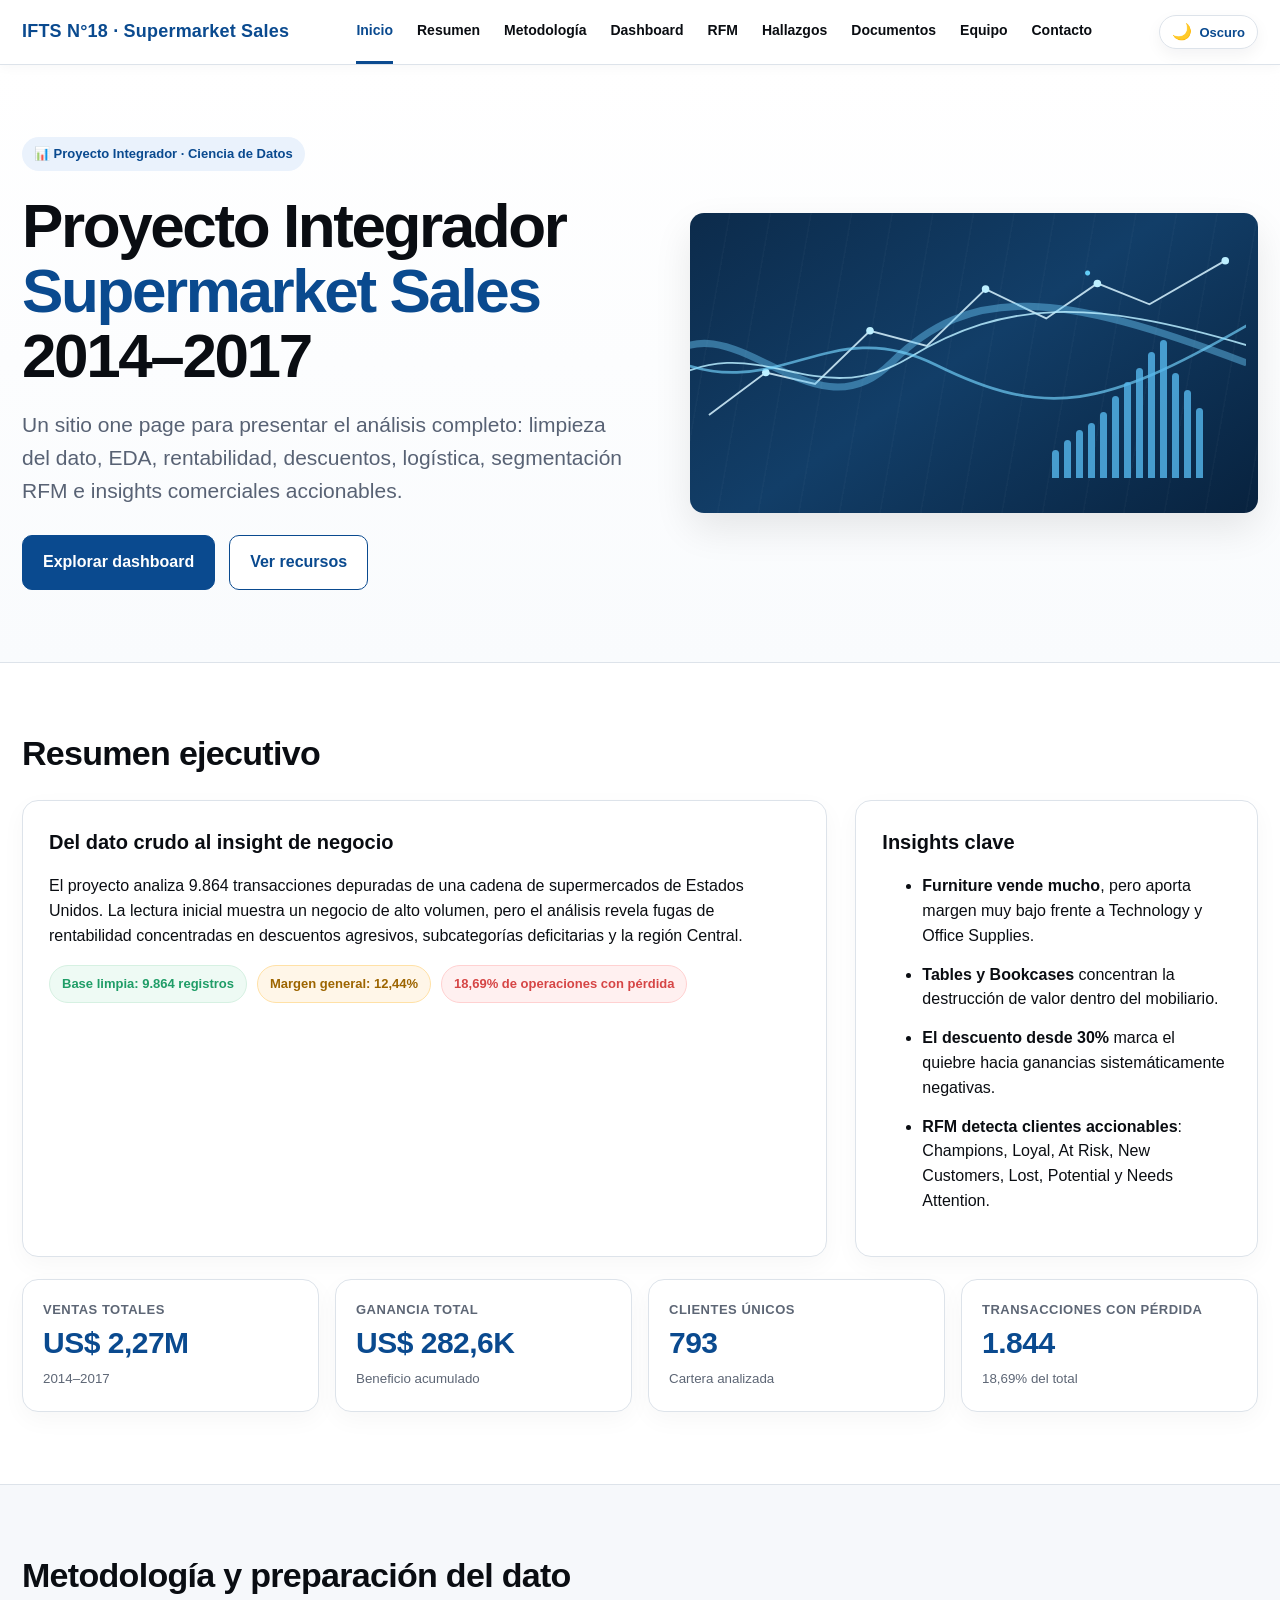
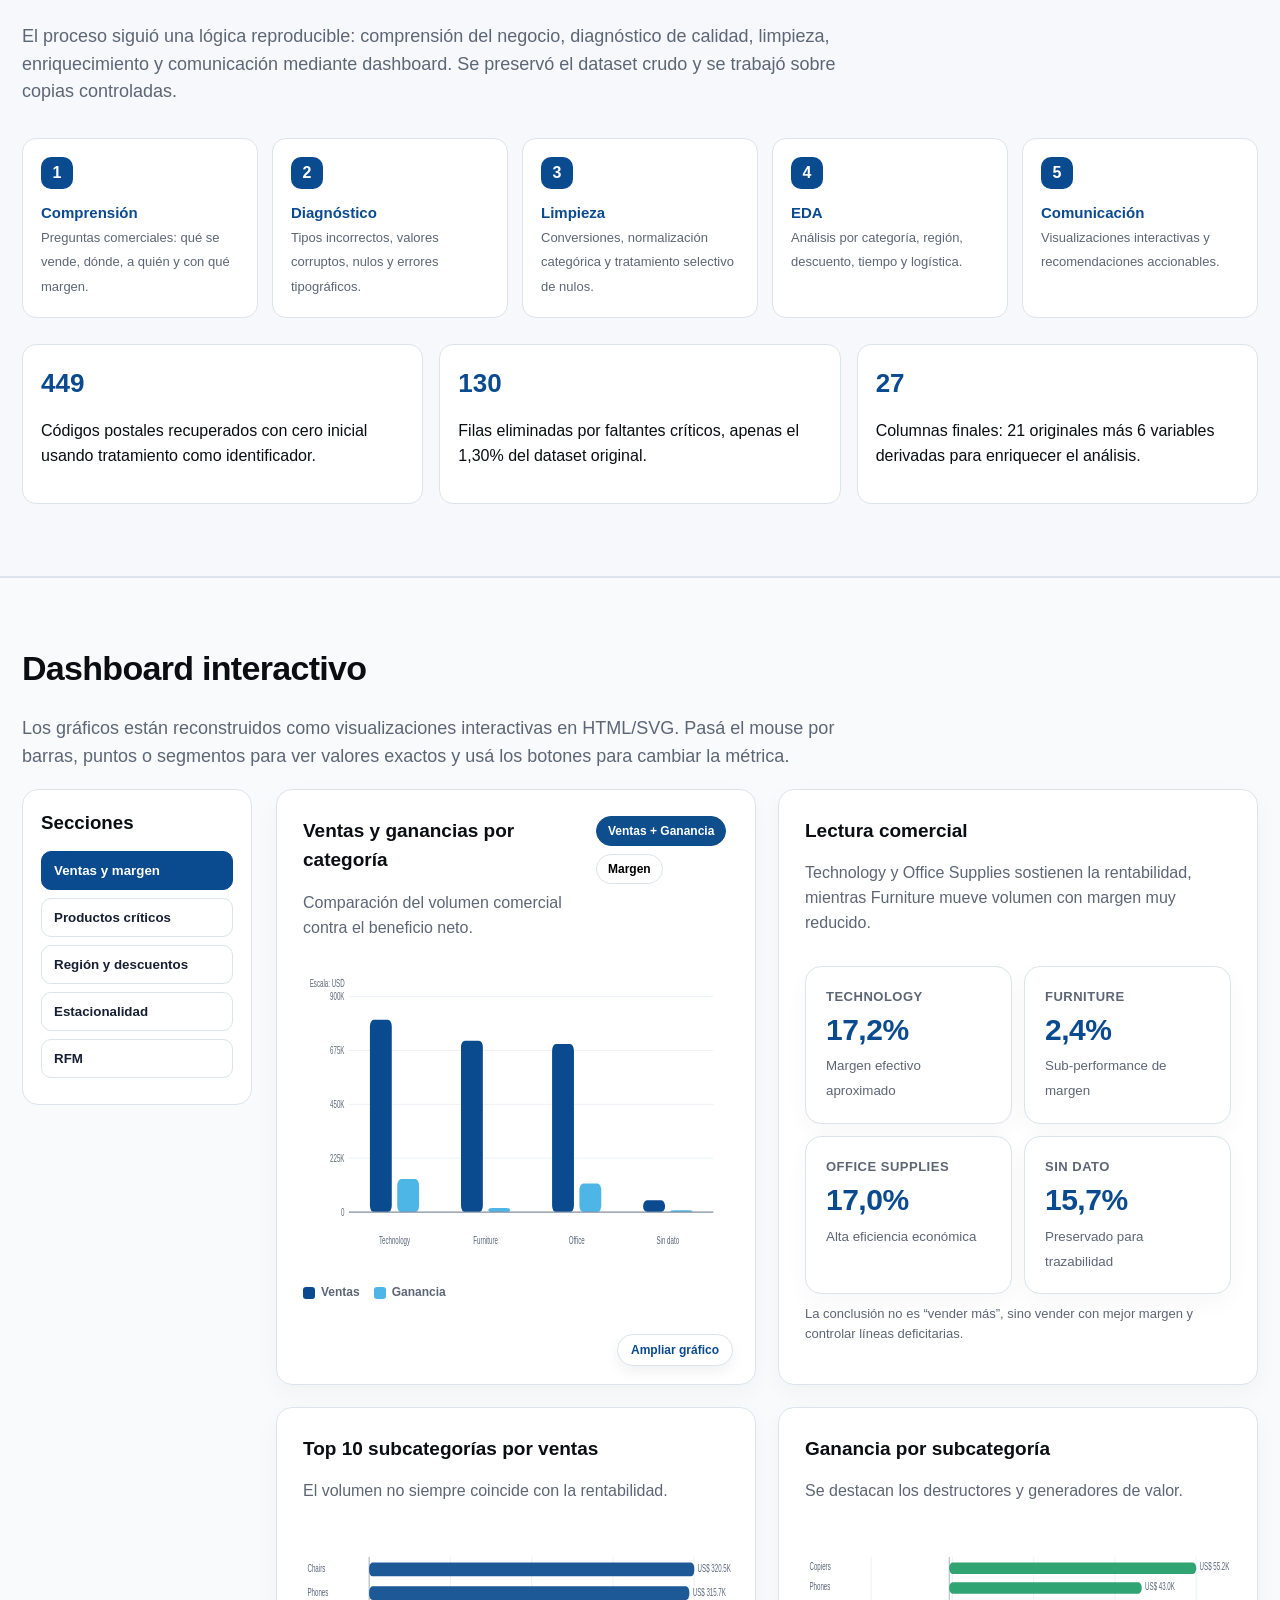
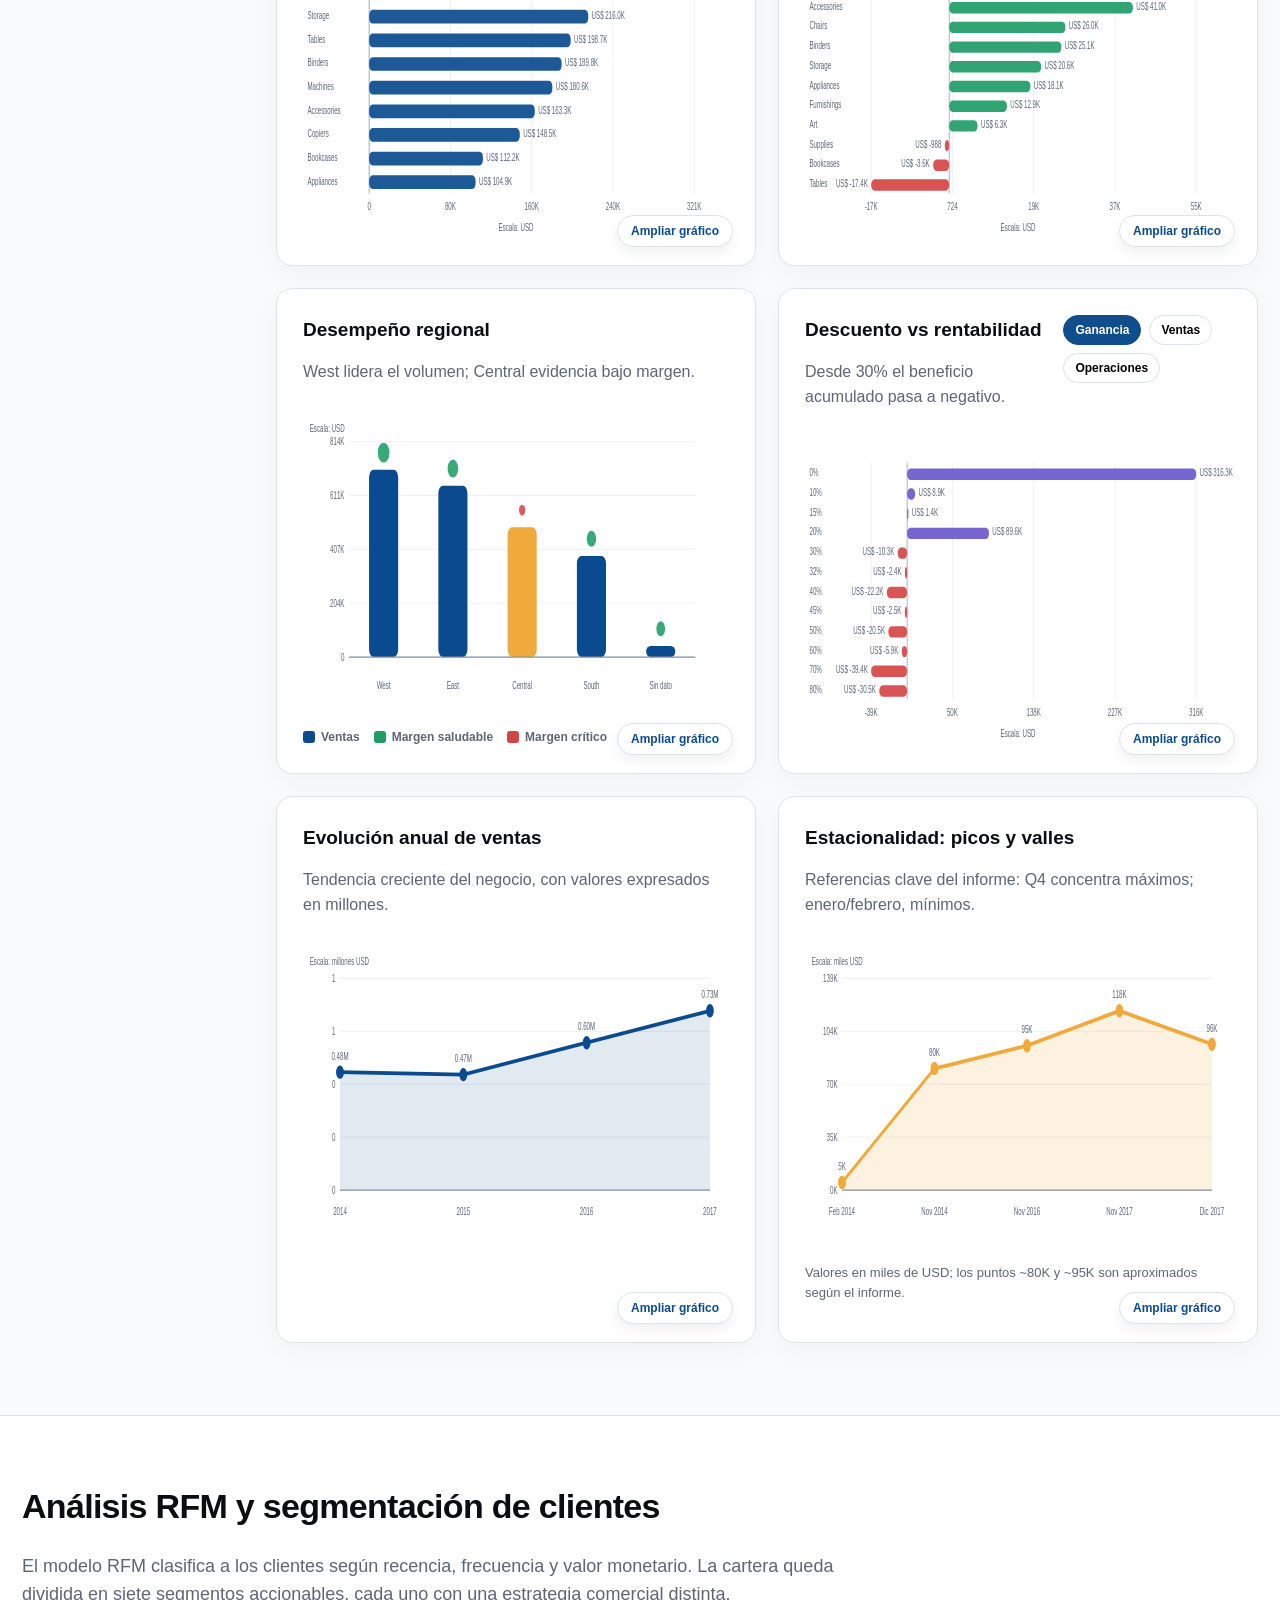
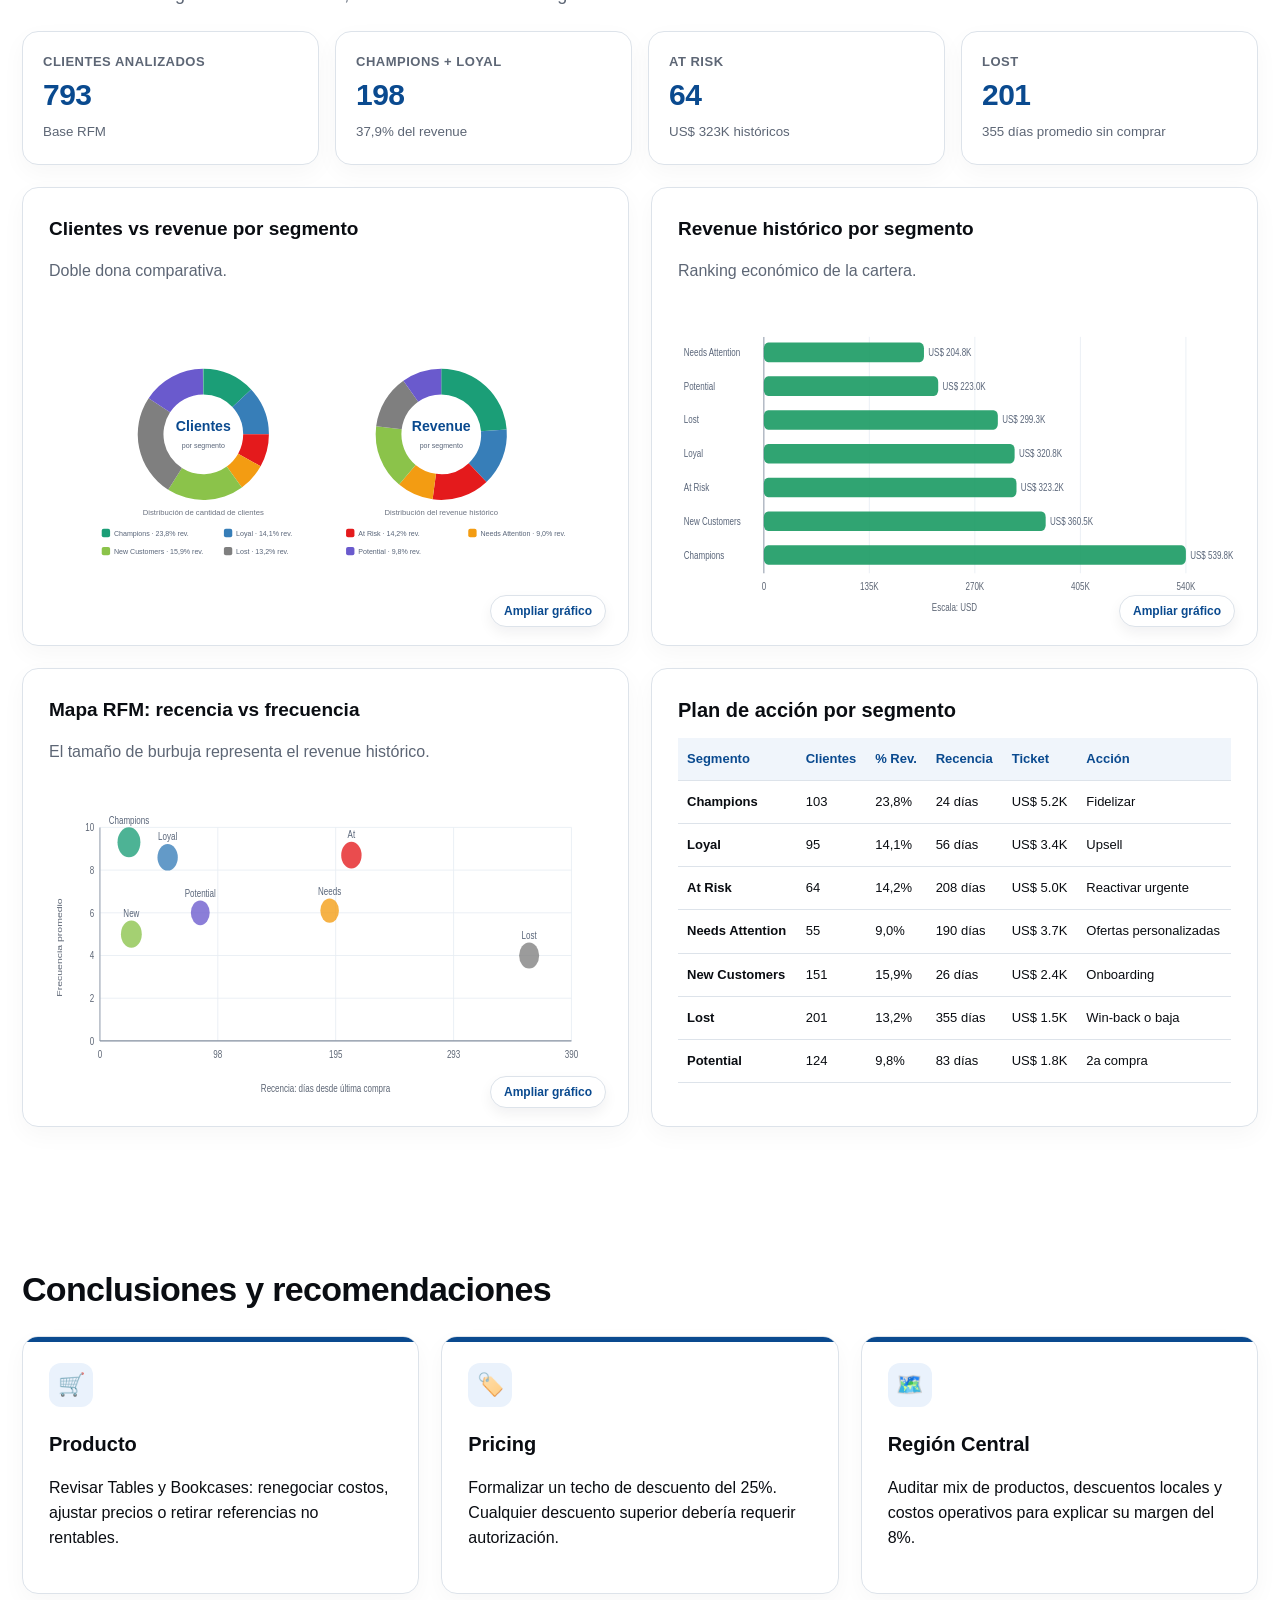
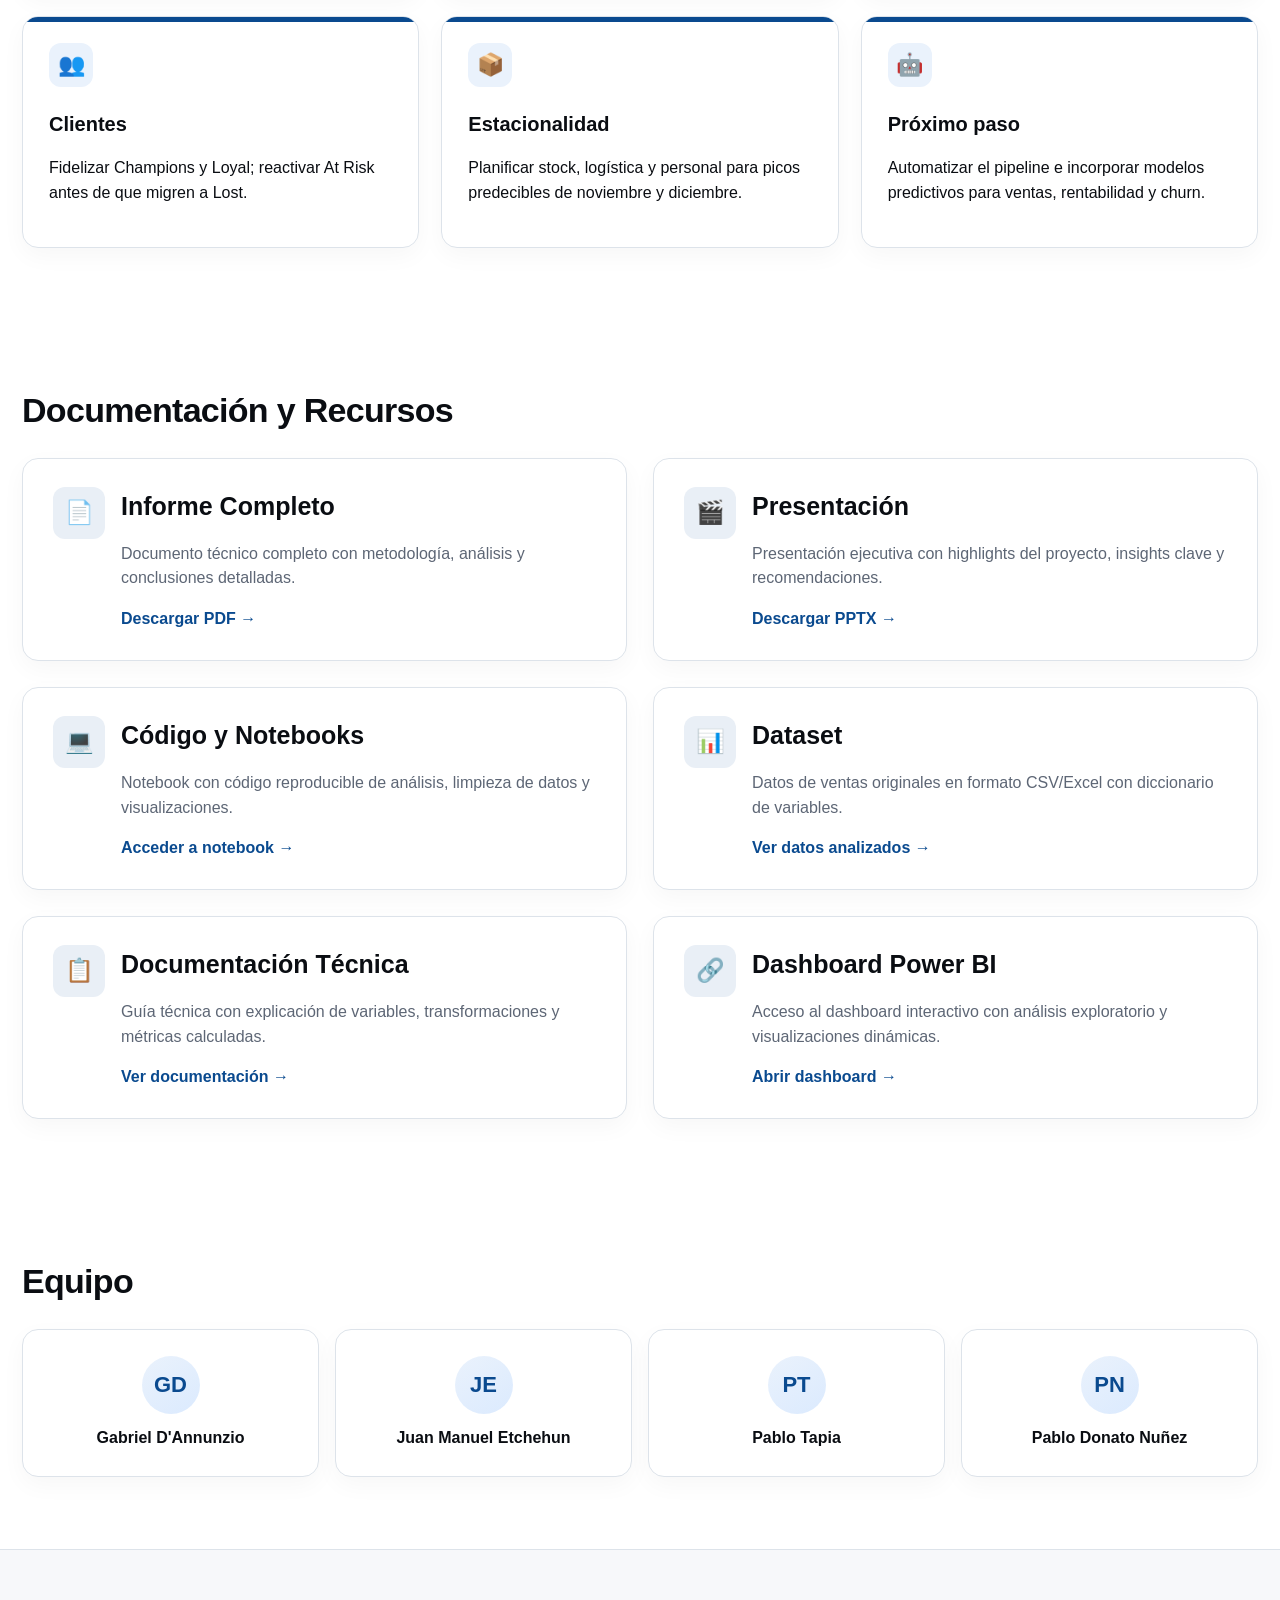
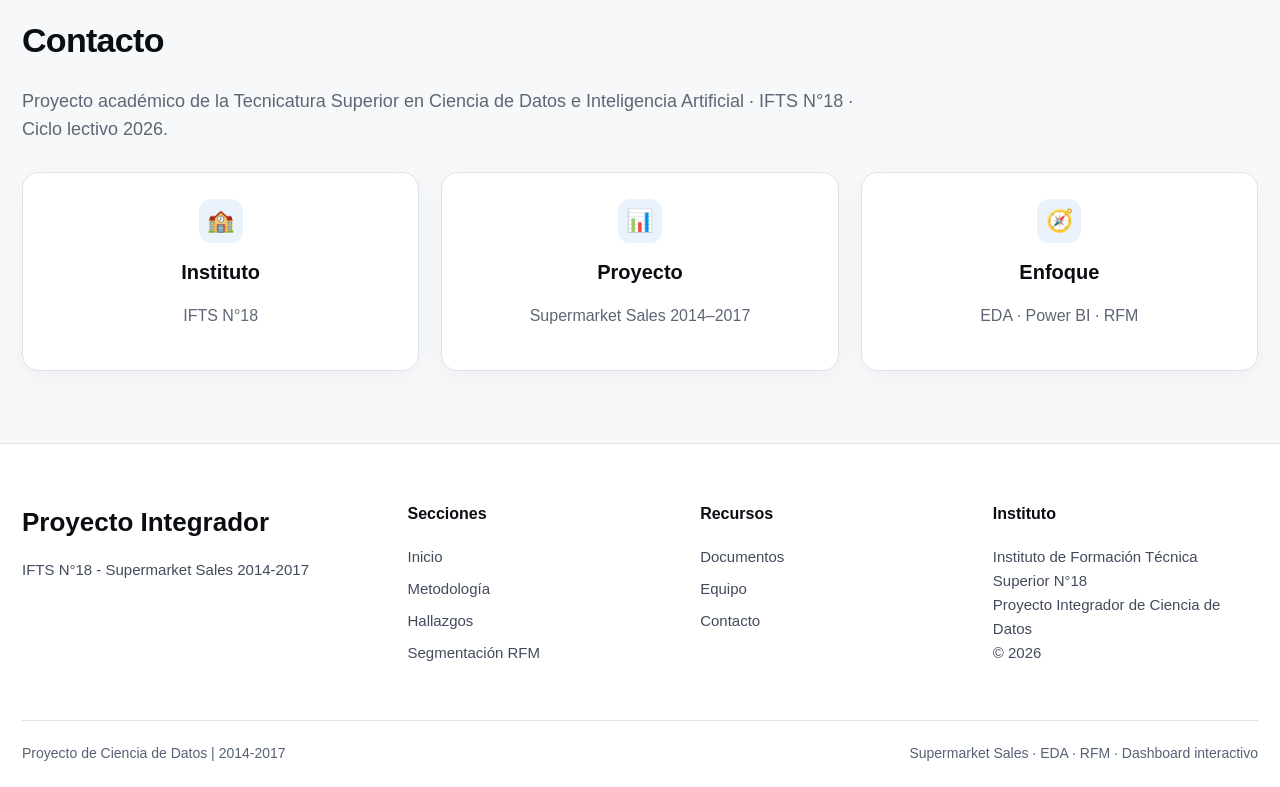
==== index.html @ a72ca37c "Add files via upload" ====
<!doctype html>
<html lang="es">
<head>
  <meta charset="utf-8" />
  <meta name="viewport" content="width=device-width, initial-scale=1" />
  <title>IFTS N°18 · Supermarket Sales 2014-2017</title>
  <style>
    :root{
      --blue:#0a4a8f;--blue2:#063b73;--light:#f6f8fb;--ink:#0a0d12;--muted:#5d6675;--line:#dde3ea;
      --green:#1f9d67;--red:#d64545;--amber:#f2a93b;--violet:#6a5acd;--card:#fff;--shadow:0 16px 38px rgba(0,0,0,.09);
      --radius:16px;--max:1320px;
    }
    *{box-sizing:border-box} html{scroll-behavior:smooth} body{margin:0;font-family:Inter,Segoe UI,Roboto,Arial,sans-serif;background:#fff;color:var(--ink);line-height:1.55}
    a{color:inherit;text-decoration:none}.topbar{position:sticky;top:0;z-index:50;background:rgba(255,255,255,.92);backdrop-filter:blur(10px);border-bottom:1px solid var(--line)}
    .nav{max-width:var(--max);margin:auto;height:64px;display:flex;align-items:center;justify-content:space-between;padding:0 22px}.brand{font-weight:800;color:var(--blue);font-size:18px;letter-spacing:.2px}.navlinks{display:flex;gap:24px;font-weight:700;font-size:14px}.navlinks a{padding:20px 0;border-bottom:3px solid transparent}.navlinks a.active,.navlinks a:hover{color:var(--blue);border-bottom-color:var(--blue)}
    .mobileMenu{display:none;border:1px solid var(--line);background:#fff;border-radius:10px;padding:8px 10px;font-weight:800;color:var(--blue)}
    .section{scroll-margin-top:82px}.wrap{max-width:var(--max);margin:auto;padding:72px 22px}.hero{background:linear-gradient(180deg,#fff 0%,#f8fafc 100%);border-bottom:1px solid var(--line)}.heroGrid{display:grid;grid-template-columns:1.03fr .97fr;gap:64px;align-items:center;min-height:520px}.eyebrow{display:inline-flex;gap:8px;align-items:center;background:#eaf2fc;color:var(--blue);font-weight:800;border-radius:999px;padding:7px 12px;font-size:13px}.hero h1{font-size:58px;line-height:1.05;margin:22px 0 20px;letter-spacing:-2px}.hero h1 span{color:var(--blue)}.hero p{font-size:20px;color:var(--muted);max-width:610px}.cta{display:flex;gap:14px;margin-top:28px;flex-wrap:wrap}.btn{border:1px solid var(--blue);border-radius:10px;padding:14px 20px;font-weight:800;background:#fff;color:var(--blue);cursor:pointer}.btn.primary{background:var(--blue);color:white}.btn:hover{transform:translateY(-1px);box-shadow:0 8px 18px rgba(10,74,143,.14)}
    .heroCard{height:300px;border-radius:14px;background:radial-gradient(circle at 70% 20%,#62cdf6 0 2px,transparent 3px),linear-gradient(145deg,#0c2b4b,#123e68 48%,#08223e);box-shadow:var(--shadow);position:relative;overflow:hidden}.heroCard:before{content:"";position:absolute;inset:0;background:repeating-linear-gradient(100deg,transparent 0 38px,rgba(255,255,255,.05) 39px 40px);opacity:.45}.wave{position:absolute;left:-30px;right:-30px;top:70px;height:160px}.barMesh{position:absolute;right:55px;bottom:35px;display:flex;gap:5px;align-items:end}.barMesh span{width:7px;background:#56b8ee;border-radius:4px 4px 0 0;opacity:.8}.dotline{position:absolute;inset:0}.dotline svg{width:100%;height:100%}
    h2{font-size:34px;line-height:1.1;margin:0 0 28px;letter-spacing:-.7px}.lead{font-size:18px;color:var(--muted);max-width:840px}.grid2{display:grid;grid-template-columns:2fr 1fr;gap:28px}.grid3{display:grid;grid-template-columns:repeat(3,1fr);gap:22px}.grid4{display:grid;grid-template-columns:repeat(4,1fr);gap:16px}.card{background:var(--card);border:1px solid var(--line);border-radius:var(--radius);padding:26px;box-shadow:0 8px 24px rgba(10,20,40,.035)}.card h3{margin:0 0 12px;font-size:20px}.muted{color:var(--muted)}.kpi{padding:20px}.kpi .value{font-size:30px;font-weight:900;color:var(--blue);letter-spacing:-.5px}.kpi .label{font-size:13px;color:var(--muted);font-weight:800;text-transform:uppercase;letter-spacing:.5px}.kpi small{color:var(--muted)}
    .insights li{margin:0 0 14px}.pillRow{display:flex;gap:10px;flex-wrap:wrap}.pill{display:inline-flex;align-items:center;gap:7px;border:1px solid var(--line);background:#fff;border-radius:999px;padding:8px 12px;font-weight:800;font-size:13px}.pill.good{color:var(--green);background:#eefaf4;border-color:#d6f1e2}.pill.bad{color:var(--red);background:#fff0f0;border-color:#ffd1d1}.pill.warn{color:#9d6500;background:#fff6e8;border-color:#ffe1a6}.pipeline{display:grid;grid-template-columns:repeat(5,1fr);gap:14px;margin-top:32px}.step{border:1px solid var(--line);border-radius:14px;padding:18px;background:#fff;position:relative}.step b{display:block;color:var(--blue);font-size:15px}.step span{font-size:13px;color:var(--muted)}.step:before{content:attr(data-n);display:grid;place-items:center;width:32px;height:32px;border-radius:10px;background:var(--blue);color:#fff;font-weight:900;margin-bottom:12px}.method{background:var(--light);border-top:1px solid var(--line);border-bottom:1px solid var(--line)}
    .dash{background:#f8fafc;border-top:1px solid var(--line);border-bottom:1px solid var(--line)}.dashboardShell{display:grid;grid-template-columns:230px 1fr;gap:24px;align-items:start}.sidePanel{position:sticky;top:86px;background:#fff;border:1px solid var(--line);border-radius:16px;padding:18px}.sidePanel h3{margin:0 0 14px}.filterBtn,.tabBtn{width:100%;text-align:left;border:1px solid var(--line);background:#fff;border-radius:10px;padding:11px 12px;margin-bottom:8px;font-weight:800;cursor:pointer;color:#172033}.filterBtn.active,.tabBtn.active{background:var(--blue);color:#fff;border-color:var(--blue)}.dashGrid{display:grid;grid-template-columns:1fr 1fr;gap:22px}.chartCard{min-height:430px}.chartHead{display:flex;justify-content:space-between;gap:12px;align-items:flex-start;margin-bottom:14px}.chartHead h3{margin:0;font-size:19px}.controls{display:flex;gap:8px;flex-wrap:wrap}.miniBtn{border:1px solid var(--line);background:#fff;border-radius:999px;padding:7px 11px;font-weight:800;font-size:12px;cursor:pointer}.miniBtn.active{background:#0f4e8c;color:#fff;border-color:#0f4e8c}.chart{height:305px;width:100%;position:relative}.chart svg{width:100%;height:100%;overflow:visible}.axis text,.labelText{font-size:11px;fill:#596579}.tickLine{stroke:#e8edf3;stroke-width:1}.zeroLine{stroke:#8792a2;stroke-width:1.2}.bar{transition:opacity .2s,filter .2s}.bar:hover,.point:hover,.bubble:hover,.slice:hover{filter:brightness(.92);cursor:pointer}.legend{display:flex;gap:14px;align-items:center;flex-wrap:wrap;font-size:12px;color:var(--muted);font-weight:800;margin-top:8px}.leg{display:inline-flex;gap:6px;align-items:center}.sw{width:12px;height:12px;border-radius:3px;display:inline-block}.tooltip{position:fixed;pointer-events:none;background:#111827;color:#fff;padding:10px 12px;border-radius:10px;font-size:12px;line-height:1.35;box-shadow:0 10px 24px rgba(0,0,0,.22);opacity:0;transform:translate(-50%,-120%);z-index:999;max-width:260px}.tableWrap{overflow:auto}.dataTable{width:100%;border-collapse:collapse;font-size:13px}.dataTable th,.dataTable td{padding:11px 9px;border-bottom:1px solid var(--line);text-align:left}.dataTable th{color:var(--blue);background:#f0f5fb;position:sticky;top:0}.goodTxt{color:var(--green);font-weight:900}.badTxt{color:var(--red);font-weight:900}.warnTxt{color:#b57400;font-weight:900}
    .findings{background:#fff}.findingGrid{display:grid;grid-template-columns:repeat(3,1fr);gap:22px}.finding{position:relative;overflow:hidden}.finding:before{content:"";position:absolute;inset:0 0 auto 0;height:5px;background:var(--blue)}.finding h3{padding-top:8px}.icon{width:44px;height:44px;border-radius:12px;background:#eaf2fc;display:grid;place-items:center;color:var(--blue);font-size:22px;margin-bottom:14px}.docs{background:#fff}.docGrid{display:grid;grid-template-columns:1fr 1fr;gap:22px}.docCard{display:grid;grid-template-columns:52px 1fr;gap:16px;align-items:start}.docIcon{width:46px;height:46px;border-radius:12px;background:#edf2f7;display:grid;place-items:center;font-size:22px}.docCard a{color:var(--blue);font-weight:900}.teamGrid{display:grid;grid-template-columns:repeat(4,1fr);gap:16px}.member{text-align:center}.avatar{width:58px;height:58px;border-radius:50%;display:grid;place-items:center;margin:0 auto 12px;background:linear-gradient(145deg,#eaf2fc,#dbeafe);color:var(--blue);font-weight:900;font-size:22px}.contact{background:#f7f8fa;border-top:1px solid var(--line)}.footer{padding:28px 22px;text-align:center;color:var(--muted);font-size:13px;border-top:1px solid var(--line)}
    .fadeUp{opacity:0;transform:translateY(24px);transition:all .7s ease}.fadeUp.in{opacity:1;transform:none}.caption{font-size:13px;color:var(--muted);margin-top:10px}.sectionDivider{height:1px;background:var(--line);margin:26px 0}.qualityGrid{display:grid;grid-template-columns:repeat(3,1fr);gap:16px}.quality{background:#fff;border:1px solid var(--line);border-radius:14px;padding:18px}.quality b{font-size:26px;color:var(--blue)}
    @media(max-width:980px){.heroGrid,.grid2,.dashboardShell,.dashGrid,.docGrid{grid-template-columns:1fr}.grid4,.grid3,.findingGrid,.teamGrid,.pipeline,.qualityGrid{grid-template-columns:1fr 1fr}.sidePanel{position:relative;top:auto}.hero h1{font-size:46px}.navlinks{display:none;position:absolute;left:0;right:0;top:64px;background:#fff;border-bottom:1px solid var(--line);padding:12px 22px;flex-direction:column;gap:0}.navlinks.open{display:flex}.navlinks a{padding:10px 0}.mobileMenu{display:block}}
    @media(max-width:620px){.grid4,.grid3,.findingGrid,.teamGrid,.pipeline,.qualityGrid{grid-template-columns:1fr}.hero h1{font-size:38px}.wrap{padding:54px 18px}.chart{height:280px}.nav{padding:0 16px}.brand{font-size:16px}}
    /* --- Refinamientos solicitados --- */
    .topbar{box-shadow:0 2px 12px rgba(10,20,40,.035)}
    .hero{background:linear-gradient(180deg,#ffffff 0%,#f9fbfd 100%)}
    .heroGrid{min-height:560px}
    .hero h1{font-size:62px;letter-spacing:-2.4px}.hero p{font-size:21px;line-height:1.55;color:#586274}
    .docGrid{grid-template-columns:repeat(2,minmax(0,1fr));gap:26px}.docCard{min-height:176px;padding:28px 30px;transition:transform .25s ease, box-shadow .25s ease}.docCard h3{font-size:25px;margin-bottom:6px}.docCard p{max-width:500px}.docCard:hover{transform:translateY(-4px);box-shadow:0 18px 38px rgba(10,20,40,.08)}.docIcon{width:52px;height:52px;border-radius:12px;background:#e9eff6;font-size:23px}
    .chartCard{position:relative}.chartCard .openChart{position:absolute;right:22px;bottom:18px;border:1px solid var(--line);background:#fff;color:var(--blue);border-radius:999px;padding:8px 13px;font-size:12px;font-weight:900;cursor:pointer;box-shadow:0 6px 14px rgba(10,20,40,.06)}.chartCard .openChart:hover{background:var(--blue);color:#fff;border-color:var(--blue)}.chart{cursor:zoom-in}.chartNote{font-size:12px;fill:#6b7280}
    .modalOverlay{position:fixed;inset:0;background:rgba(7,16,30,.62);z-index:1000;display:none;align-items:center;justify-content:center;padding:28px}.modalOverlay.open{display:flex}.modalBox{width:min(1180px,96vw);max-height:92vh;background:#fff;border-radius:22px;box-shadow:0 30px 90px rgba(0,0,0,.35);overflow:hidden;display:grid;grid-template-rows:auto 1fr auto}.modalHeader{display:flex;justify-content:space-between;align-items:flex-start;gap:20px;padding:24px 28px;border-bottom:1px solid var(--line)}.modalHeader h3{font-size:26px;margin:0 0 6px}.modalHeader p{margin:0;color:var(--muted)}.modalActions{display:flex;gap:8px;align-items:center}.modalBtn{border:1px solid var(--line);background:#fff;border-radius:10px;padding:9px 12px;font-weight:900;cursor:pointer;color:#172033}.modalBtn:hover{background:#f4f7fb}.modalBody{padding:22px 28px 10px;overflow:auto}.modalChart{height:64vh;min-height:520px;transform-origin:top left;transition:transform .2s ease}.modalChart svg{width:100%;height:100%;overflow:visible}.modalFooter{display:flex;justify-content:space-between;gap:12px;align-items:center;border-top:1px solid var(--line);padding:14px 28px;color:var(--muted);font-size:13px}
    .siteFooter{background:#fff;border-top:1px solid var(--line);padding:58px 22px 0}.siteFooter .footerInner{max-width:var(--max);margin:auto}.footerGrid{display:grid;grid-template-columns:1.25fr .9fr .9fr 1fr;gap:54px;padding:0 0 40px}.footerBrand{font-size:26px;font-weight:900;margin:0 0 14px;color:#0a0d12}.footerTitle{font-size:16px;font-weight:900;margin:0 0 18px;color:#0a0d12}.footerText,.footerLink{color:#424b5c;font-size:15px;line-height:1.6}.footerLink{display:block;margin:8px 0}.footerLink:hover{color:var(--blue)}.footerBottom{border-top:1px solid var(--line);padding:22px 0;display:flex;justify-content:space-between;gap:20px;align-items:center;color:#566175;font-size:14px}
    @media(max-width:980px){.hero h1{font-size:48px}.docGrid,.footerGrid{grid-template-columns:1fr 1fr}.modalChart{min-height:430px}.footerBottom{flex-direction:column;align-items:flex-start}}@media(max-width:620px){.hero h1{font-size:40px}.docGrid,.footerGrid{grid-template-columns:1fr}.docCard{grid-template-columns:48px 1fr;padding:22px}.modalOverlay{padding:12px}.modalBox{border-radius:16px}.modalHeader,.modalBody,.modalFooter{padding-left:18px;padding-right:18px}.modalChart{min-height:360px;height:58vh}}


    /* --- Theme Light/Dark + modal fixes --- */
    .themeToggle{
      border:1px solid var(--line);
      background:var(--card);
      color:var(--blue);
      border-radius:999px;
      padding:8px 12px;
      font-weight:900;
      cursor:pointer;
      display:inline-flex;
      align-items:center;
      gap:7px;
      box-shadow:0 6px 16px rgba(10,20,40,.05);
      transition:transform .2s ease, background .2s ease, color .2s ease;
      white-space:nowrap;
    }
    .themeToggle:hover{transform:translateY(-1px);background:#edf5ff}
    .themeIcon{font-size:16px;line-height:1}
    .themeText{font-size:13px}
    [data-theme="dark"]{
      color-scheme:dark;
      --blue:#62a8ff;
      --blue2:#8ac0ff;
      --light:#111827;
      --ink:#f8fafc;
      --muted:#c7d0dd;
      --line:#2d3748;
      --card:#111827;
      --shadow:0 18px 45px rgba(0,0,0,.36);
    }
    [data-theme="dark"] body{background:#0b1120;color:var(--ink)}
    [data-theme="dark"] .topbar{background:rgba(11,17,32,.92);border-bottom-color:#253044}
    [data-theme="dark"] .brand{color:#8ec5ff}
    [data-theme="dark"] .navlinks a{color:#e5edf7}
    [data-theme="dark"] .navlinks a.active,[data-theme="dark"] .navlinks a:hover{color:#8ec5ff;border-bottom-color:#8ec5ff}
    [data-theme="dark"] .hero{background:linear-gradient(180deg,#0b1120 0%,#111827 100%);border-bottom-color:#253044}
    [data-theme="dark"] .hero h1,[data-theme="dark"] h2,[data-theme="dark"] h3,[data-theme="dark"] .footerBrand,[data-theme="dark"] .footerTitle{color:#f8fafc}
    [data-theme="dark"] .hero h1 span{color:#8ec5ff}
    [data-theme="dark"] .eyebrow{background:#102a46;color:#9dccff}
    [data-theme="dark"] .card,[data-theme="dark"] .docCard,[data-theme="dark"] .sidePanel,[data-theme="dark"] .step,[data-theme="dark"] .quality,[data-theme="dark"] .modalBox{background:#111827;border-color:#2d3748;color:#f8fafc}
    [data-theme="dark"] .dash,[data-theme="dark"] .method,[data-theme="dark"] .contact{background:#0f172a;border-color:#253044}
    [data-theme="dark"] .docs,[data-theme="dark"] .findings,[data-theme="dark"] .siteFooter{background:#0b1120;border-color:#253044}
    [data-theme="dark"] .docIcon,[data-theme="dark"] .icon,[data-theme="dark"] .avatar{background:#1f2a3b;color:#9dccff}
    [data-theme="dark"] .btn,[data-theme="dark"] .filterBtn,[data-theme="dark"] .tabBtn,[data-theme="dark"] .miniBtn,[data-theme="dark"] .modalBtn,[data-theme="dark"] .themeToggle,[data-theme="dark"] .chartCard .openChart{
      background:#0f172a;color:#dceaff;border-color:#2d3748;
    }
    [data-theme="dark"] .btn.primary,[data-theme="dark"] .filterBtn.active,[data-theme="dark"] .tabBtn.active,[data-theme="dark"] .miniBtn.active,[data-theme="dark"] .chartCard .openChart:hover{
      background:#2563eb;color:#fff;border-color:#2563eb;
    }
    [data-theme="dark"] .themeToggle:hover{background:#1d2b42}
    [data-theme="dark"] .dataTable th{background:#142238;color:#a8d2ff}
    [data-theme="dark"] .dataTable th,[data-theme="dark"] .dataTable td{border-bottom-color:#2d3748}
    [data-theme="dark"] .labelText,[data-theme="dark"] .chartNote{fill:#cbd5e1}
    [data-theme="dark"] .tickLine{stroke:#263247}
    [data-theme="dark"] .zeroLine{stroke:#64748b}
    [data-theme="dark"] .footerText,[data-theme="dark"] .footerLink,[data-theme="dark"] .footerBottom,[data-theme="dark"] .muted,[data-theme="dark"] .lead{color:#c7d0dd}
    [data-theme="dark"] .modalOverlay{background:rgba(0,0,0,.72)}
    [data-theme="dark"] .tooltip{background:#f8fafc;color:#0b1120}
    [data-theme="dark"] .heroCard{box-shadow:0 20px 55px rgba(0,0,0,.55)}

  
    /* --- Corrección gráficos/modal --- */
    .tooltip{z-index:3000!important;max-width:320px!important}
    .modalOverlay{z-index:2000!important}
    .modalChart{cursor:default;transform-origin:top center!important}
    .axisLabel{font-size:11px;fill:var(--muted)}
    .scaleText{font-size:11px;fill:var(--muted)}
    [data-theme="dark"] .scaleText,[data-theme="dark"] .axisLabel,[data-theme="dark"] .labelText,[data-theme="dark"] .chartNote{fill:#b8c1d1!important}
    [data-theme="dark"] .tickLine{stroke:#273244!important}
    [data-theme="dark"] .zeroLine{stroke:#64748b!important}

  </style>
</head>
<body>
  <div class="topbar">
    <nav class="nav">
      <a class="brand" href="#inicio">IFTS N°18 · Supermarket Sales</a>
      <button class="mobileMenu" id="mobileMenu">Menú</button>
      <div class="navlinks" id="navlinks">
        <a href="#inicio">Inicio</a><a href="#resumen">Resumen</a><a href="#metodologia">Metodología</a><a href="#dashboard">Dashboard</a><a href="#rfm">RFM</a><a href="#hallazgos">Hallazgos</a><a href="#documentos">Documentos</a><a href="#equipo">Equipo</a><a href="#contacto">Contacto</a>
      </div>
      <button class="themeToggle" id="themeToggle" type="button" aria-label="Cambiar tema">
        <span class="themeIcon" id="themeIcon">🌙</span>
        <span class="themeText" id="themeText">Oscuro</span>
      </button>
    </nav>
  </div>

  <section id="inicio" class="hero section">
    <div class="wrap heroGrid">
      <div class="fadeUp">
        <div class="eyebrow">📊 Proyecto Integrador · Ciencia de Datos</div>
        <h1>Proyecto Integrador<br><span>Supermarket Sales</span><br>2014–2017</h1>
        <p>Un sitio one page para presentar el análisis completo: limpieza del dato, EDA, rentabilidad, descuentos, logística, segmentación RFM e insights comerciales accionables.</p>
        <div class="cta"><a class="btn primary" href="#dashboard">Explorar dashboard</a><a class="btn" href="#documentos">Ver recursos</a></div>
      </div>
      <div class="heroCard fadeUp" aria-hidden="true">
        <div class="dotline"><svg viewBox="0 0 600 300"><polyline points="20,205 80,160 132,172 190,116 250,132 312,72 376,103 430,66 485,88 565,42" fill="none" stroke="#d8f4ff" stroke-width="2" opacity=".85"/><g fill="#bdefff"><circle cx="80" cy="160" r="4"/><circle cx="190" cy="116" r="4"/><circle cx="312" cy="72" r="4"/><circle cx="430" cy="66" r="4"/><circle cx="565" cy="42" r="4"/></g></svg></div>
        <svg class="wave" viewBox="0 0 660 180" preserveAspectRatio="none"><path d="M0 90 C 80 10, 170 180, 260 90 S 450 10, 660 90" fill="none" stroke="#68c6f4" stroke-width="8" opacity=".45"/><path d="M0 115 C 110 45, 170 150, 280 84 S 485 18, 660 70" fill="none" stroke="#b8edff" stroke-width="2" opacity=".85"/><path d="M0 80 C 130 145, 185 30, 310 92 S 500 140, 660 48" fill="none" stroke="#75d6ff" stroke-width="3" opacity=".65"/></svg>
        <div class="barMesh"><span style="height:28px"></span><span style="height:38px"></span><span style="height:48px"></span><span style="height:55px"></span><span style="height:66px"></span><span style="height:82px"></span><span style="height:96px"></span><span style="height:110px"></span><span style="height:126px"></span><span style="height:138px"></span><span style="height:105px"></span><span style="height:88px"></span><span style="height:70px"></span></div>
      </div>
    </div>
  </section>

  <section id="resumen" class="section">
    <div class="wrap">
      <h2>Resumen ejecutivo</h2>
      <div class="grid2">
        <div class="card fadeUp">
          <h3>Del dato crudo al insight de negocio</h3>
          <p>El proyecto analiza 9.864 transacciones depuradas de una cadena de supermercados de Estados Unidos. La lectura inicial muestra un negocio de alto volumen, pero el análisis revela fugas de rentabilidad concentradas en descuentos agresivos, subcategorías deficitarias y la región Central.</p>
          <div class="pillRow"><span class="pill good">Base limpia: 9.864 registros</span><span class="pill warn">Margen general: 12,44%</span><span class="pill bad">18,69% de operaciones con pérdida</span></div>
        </div>
        <div class="card insights fadeUp">
          <h3>Insights clave</h3>
          <ul>
            <li><b>Furniture vende mucho</b>, pero aporta margen muy bajo frente a Technology y Office Supplies.</li>
            <li><b>Tables y Bookcases</b> concentran la destrucción de valor dentro del mobiliario.</li>
            <li><b>El descuento desde 30%</b> marca el quiebre hacia ganancias sistemáticamente negativas.</li>
            <li><b>RFM detecta clientes accionables</b>: Champions, Loyal, At Risk, New Customers, Lost, Potential y Needs Attention.</li>
          </ul>
        </div>
      </div>
      <div class="grid4" style="margin-top:22px">
        <div class="card kpi fadeUp"><div class="label">Ventas totales</div><div class="value">US$ 2,27M</div><small>2014–2017</small></div>
        <div class="card kpi fadeUp"><div class="label">Ganancia total</div><div class="value">US$ 282,6K</div><small>Beneficio acumulado</small></div>
        <div class="card kpi fadeUp"><div class="label">Clientes únicos</div><div class="value">793</div><small>Cartera analizada</small></div>
        <div class="card kpi fadeUp"><div class="label">Transacciones con pérdida</div><div class="value">1.844</div><small>18,69% del total</small></div>
      </div>
    </div>
  </section>

  <section id="metodologia" class="method section">
    <div class="wrap">
      <h2>Metodología y preparación del dato</h2>
      <p class="lead">El proceso siguió una lógica reproducible: comprensión del negocio, diagnóstico de calidad, limpieza, enriquecimiento y comunicación mediante dashboard. Se preservó el dataset crudo y se trabajó sobre copias controladas.</p>
      <div class="pipeline">
        <div class="step fadeUp" data-n="1"><b>Comprensión</b><span>Preguntas comerciales: qué se vende, dónde, a quién y con qué margen.</span></div>
        <div class="step fadeUp" data-n="2"><b>Diagnóstico</b><span>Tipos incorrectos, valores corruptos, nulos y errores tipográficos.</span></div>
        <div class="step fadeUp" data-n="3"><b>Limpieza</b><span>Conversiones, normalización categórica y tratamiento selectivo de nulos.</span></div>
        <div class="step fadeUp" data-n="4"><b>EDA</b><span>Análisis por categoría, región, descuento, tiempo y logística.</span></div>
        <div class="step fadeUp" data-n="5"><b>Comunicación</b><span>Visualizaciones interactivas y recomendaciones accionables.</span></div>
      </div>
      <div class="qualityGrid" style="margin-top:26px">
        <div class="quality fadeUp"><b>449</b><p>Códigos postales recuperados con cero inicial usando tratamiento como identificador.</p></div>
        <div class="quality fadeUp"><b>130</b><p>Filas eliminadas por faltantes críticos, apenas el 1,30% del dataset original.</p></div>
        <div class="quality fadeUp"><b>27</b><p>Columnas finales: 21 originales más 6 variables derivadas para enriquecer el análisis.</p></div>
      </div>
    </div>
  </section>

  <section id="dashboard" class="dash section">
    <div class="wrap">
      <h2>Dashboard interactivo</h2>
      <p class="lead">Los gráficos están reconstruidos como visualizaciones interactivas en HTML/SVG. Pasá el mouse por barras, puntos o segmentos para ver valores exactos y usá los botones para cambiar la métrica.</p>
      <div class="dashboardShell">
        <aside class="sidePanel fadeUp">
          <h3>Secciones</h3>
          <button class="filterBtn active" data-go="#ventas">Ventas y margen</button>
          <button class="filterBtn" data-go="#productos">Productos críticos</button>
          <button class="filterBtn" data-go="#region">Región y descuentos</button>
          <button class="filterBtn" data-go="#temporal">Estacionalidad</button>
          <button class="filterBtn" data-go="#rfm">RFM</button>
        </aside>
        <div>
          <div id="ventas" class="dashGrid section">
            <div class="card chartCard fadeUp">
              <div class="chartHead"><div><h3>Ventas y ganancias por categoría</h3><p class="muted">Comparación del volumen comercial contra el beneficio neto.</p></div><div class="controls"><button class="miniBtn active" data-cat-mode="both">Ventas + Ganancia</button><button class="miniBtn" data-cat-mode="margin">Margen</button></div></div>
              <div id="categoryChart" class="chart"></div><div class="legend" id="catLegend"></div>
            </div>
            <div class="card chartCard fadeUp">
              <div class="chartHead"><div><h3>Lectura comercial</h3><p class="muted">Technology y Office Supplies sostienen la rentabilidad, mientras Furniture mueve volumen con margen muy reducido.</p></div></div>
              <div class="grid2" style="grid-template-columns:1fr 1fr;gap:12px">
                <div class="kpi card"><div class="label">Technology</div><div class="value">17,2%</div><small>Margen efectivo aproximado</small></div>
                <div class="kpi card"><div class="label">Furniture</div><div class="value badTxt">2,4%</div><small>Sub-performance de margen</small></div>
                <div class="kpi card"><div class="label">Office Supplies</div><div class="value">17,0%</div><small>Alta eficiencia económica</small></div>
                <div class="kpi card"><div class="label">Sin dato</div><div class="value">15,7%</div><small>Preservado para trazabilidad</small></div>
              </div>
              <p class="caption">La conclusión no es “vender más”, sino vender con mejor margen y controlar líneas deficitarias.</p>
            </div>
          </div>
          <div id="productos" class="dashGrid section" style="margin-top:22px">
            <div class="card chartCard fadeUp">
              <div class="chartHead"><div><h3>Top 10 subcategorías por ventas</h3><p class="muted">El volumen no siempre coincide con la rentabilidad.</p></div></div>
              <div id="subSalesChart" class="chart"></div>
            </div>
            <div class="card chartCard fadeUp">
              <div class="chartHead"><div><h3>Ganancia por subcategoría</h3><p class="muted">Se destacan los destructores y generadores de valor.</p></div></div>
              <div id="subProfitChart" class="chart"></div>
            </div>
          </div>
          <div id="region" class="dashGrid section" style="margin-top:22px">
            <div class="card chartCard fadeUp">
              <div class="chartHead"><div><h3>Desempeño regional</h3><p class="muted">West lidera el volumen; Central evidencia bajo margen.</p></div></div>
              <div id="regionChart" class="chart"></div><div class="legend" id="regionLegend"></div>
            </div>
            <div class="card chartCard fadeUp">
              <div class="chartHead"><div><h3>Descuento vs rentabilidad</h3><p class="muted">Desde 30% el beneficio acumulado pasa a negativo.</p></div><div class="controls"><button class="miniBtn active" data-discount-mode="profit">Ganancia</button><button class="miniBtn" data-discount-mode="sales">Ventas</button><button class="miniBtn" data-discount-mode="ops">Operaciones</button></div></div>
              <div id="discountChart" class="chart"></div>
            </div>
          </div>
          <div id="temporal" class="dashGrid section" style="margin-top:22px">
            <div class="card chartCard fadeUp">
              <div class="chartHead"><div><h3>Evolución anual de ventas</h3><p class="muted">Tendencia creciente del negocio, con valores expresados en millones.</p></div></div>
              <div id="annualChart" class="chart"></div>
            </div>
            <div class="card chartCard fadeUp">
              <div class="chartHead"><div><h3>Estacionalidad: picos y valles</h3><p class="muted">Referencias clave del informe: Q4 concentra máximos; enero/febrero, mínimos.</p></div></div>
              <div id="seasonChart" class="chart"></div><p class="caption">Valores en miles de USD; los puntos ~80K y ~95K son aproximados según el informe.</p>
            </div>
          </div>
        </div>
      </div>
    </div>
  </section>

  <section id="rfm" class="section">
    <div class="wrap">
      <h2>Análisis RFM y segmentación de clientes</h2>
      <p class="lead">El modelo RFM clasifica a los clientes según recencia, frecuencia y valor monetario. La cartera queda dividida en siete segmentos accionables, cada uno con una estrategia comercial distinta.</p>
      <div class="grid4" style="margin-top:22px">
        <div class="card kpi fadeUp"><div class="label">Clientes analizados</div><div class="value">793</div><small>Base RFM</small></div>
        <div class="card kpi fadeUp"><div class="label">Champions + Loyal</div><div class="value">198</div><small>37,9% del revenue</small></div>
        <div class="card kpi fadeUp"><div class="label">At Risk</div><div class="value warnTxt">64</div><small>US$ 323K históricos</small></div>
        <div class="card kpi fadeUp"><div class="label">Lost</div><div class="value badTxt">201</div><small>355 días promedio sin comprar</small></div>
      </div>
      <div class="dashGrid" style="margin-top:22px">
        <div class="card chartCard fadeUp"><div class="chartHead"><div><h3>Clientes vs revenue por segmento</h3><p class="muted">Doble dona comparativa.</p></div></div><div id="rfmDonuts" class="chart"></div></div>
        <div class="card chartCard fadeUp"><div class="chartHead"><div><h3>Revenue histórico por segmento</h3><p class="muted">Ranking económico de la cartera.</p></div></div><div id="rfmRevenue" class="chart"></div></div>
        <div class="card chartCard fadeUp"><div class="chartHead"><div><h3>Mapa RFM: recencia vs frecuencia</h3><p class="muted">El tamaño de burbuja representa el revenue histórico.</p></div></div><div id="rfmScatter" class="chart"></div></div>
        <div class="card fadeUp tableWrap"><h3>Plan de acción por segmento</h3><table class="dataTable" id="rfmTable"></table></div>
      </div>
    </div>
  </section>

  <section id="hallazgos" class="findings section">
    <div class="wrap">
      <h2>Conclusiones y recomendaciones</h2>
      <div class="findingGrid">
        <div class="card finding fadeUp"><div class="icon">🛒</div><h3>Producto</h3><p>Revisar Tables y Bookcases: renegociar costos, ajustar precios o retirar referencias no rentables.</p></div>
        <div class="card finding fadeUp"><div class="icon">🏷️</div><h3>Pricing</h3><p>Formalizar un techo de descuento del 25%. Cualquier descuento superior debería requerir autorización.</p></div>
        <div class="card finding fadeUp"><div class="icon">🗺️</div><h3>Región Central</h3><p>Auditar mix de productos, descuentos locales y costos operativos para explicar su margen del 8%.</p></div>
        <div class="card finding fadeUp"><div class="icon">👥</div><h3>Clientes</h3><p>Fidelizar Champions y Loyal; reactivar At Risk antes de que migren a Lost.</p></div>
        <div class="card finding fadeUp"><div class="icon">📦</div><h3>Estacionalidad</h3><p>Planificar stock, logística y personal para picos predecibles de noviembre y diciembre.</p></div>
        <div class="card finding fadeUp"><div class="icon">🤖</div><h3>Próximo paso</h3><p>Automatizar el pipeline e incorporar modelos predictivos para ventas, rentabilidad y churn.</p></div>
      </div>
    </div>
  </section>

  <section id="documentos" class="docs section">
    <div class="wrap">
      <h2>Documentación y Recursos</h2>
      <div class="docGrid">
        <div class="card docCard fadeUp"><div class="docIcon">📄</div><div><h3>Informe Completo</h3><p class="muted">Documento técnico completo con metodología, análisis y conclusiones detalladas.</p><a href="docs/informe-final.pdf" target="_blank">Descargar PDF →</a></div></div>
        <div class="card docCard fadeUp"><div class="docIcon">🎬</div><div><h3>Presentación</h3><p class="muted">Presentación ejecutiva con highlights del proyecto, insights clave y recomendaciones.</p><a href="docs/presentacion-animada.pptx" target="_blank">Descargar PPTX →</a></div></div>
        <div class="card docCard fadeUp"><div class="docIcon">💻</div><div><h3>Código y Notebooks</h3><p class="muted">Notebook con código reproducible de análisis, limpieza de datos y visualizaciones.</p><a href="docs/notebook-colab.pdf" target="_blank">Acceder a notebook →</a></div></div>
        <div class="card docCard fadeUp"><div class="docIcon">📊</div><div><h3>Dataset</h3><p class="muted">Datos de ventas originales en formato CSV/Excel con diccionario de variables.</p><a href="#dashboard">Ver datos analizados →</a></div></div>
        <div class="card docCard fadeUp"><div class="docIcon">📋</div><div><h3>Documentación Técnica</h3><p class="muted">Guía técnica con explicación de variables, transformaciones y métricas calculadas.</p><a href="docs/guion-exposicion.pdf" target="_blank">Ver documentación →</a></div></div>
        <div class="card docCard fadeUp"><div class="docIcon">🔗</div><div><h3>Dashboard Power BI</h3><p class="muted">Acceso al dashboard interactivo con análisis exploratorio y visualizaciones dinámicas.</p><a href="#dashboard">Abrir dashboard →</a></div></div>
      </div>
    </div>
  </section>

  <section id="equipo" class="section">
    <div class="wrap">
      <h2>Equipo</h2>
      <div class="teamGrid">
        <div class="card member fadeUp"><div class="avatar">GD</div><b>Gabriel D'Annunzio</b></div>
        <div class="card member fadeUp"><div class="avatar">JE</div><b>Juan Manuel Etchehun</b></div>
        <div class="card member fadeUp"><div class="avatar">PT</div><b>Pablo Tapia</b></div>
        <div class="card member fadeUp"><div class="avatar">PN</div><b>Pablo Donato Nuñez</b></div>
      </div>
    </div>
  </section>

  <section id="contacto" class="contact section">
    <div class="wrap">
      <h2>Contacto</h2>
      <p class="lead">Proyecto académico de la Tecnicatura Superior en Ciencia de Datos e Inteligencia Artificial · IFTS N°18 · Ciclo lectivo 2026.</p>
      <div class="grid3" style="margin-top:28px"><div class="card member fadeUp"><div class="icon" style="margin:auto auto 14px">🏫</div><h3>Instituto</h3><p class="muted">IFTS N°18</p></div><div class="card member fadeUp"><div class="icon" style="margin:auto auto 14px">📊</div><h3>Proyecto</h3><p class="muted">Supermarket Sales 2014–2017</p></div><div class="card member fadeUp"><div class="icon" style="margin:auto auto 14px">🧭</div><h3>Enfoque</h3><p class="muted">EDA · Power BI · RFM</p></div></div>
    </div>
  </section>

  <footer class="siteFooter">
    <div class="footerInner">
      <div class="footerGrid">
        <div><h3 class="footerBrand">Proyecto Integrador</h3><p class="footerText">IFTS N°18 - Supermarket Sales 2014-2017</p></div>
        <div><h4 class="footerTitle">Secciones</h4><a class="footerLink" href="#inicio">Inicio</a><a class="footerLink" href="#metodologia">Metodología</a><a class="footerLink" href="#hallazgos">Hallazgos</a><a class="footerLink" href="#rfm">Segmentación RFM</a></div>
        <div><h4 class="footerTitle">Recursos</h4><a class="footerLink" href="#documentos">Documentos</a><a class="footerLink" href="#equipo">Equipo</a><a class="footerLink" href="#contacto">Contacto</a></div>
        <div><h4 class="footerTitle">Instituto</h4><p class="footerText">Instituto de Formación Técnica Superior N°18<br>Proyecto Integrador de Ciencia de Datos<br>© 2026</p></div>
      </div>
      <div class="footerBottom"><span>Proyecto de Ciencia de Datos | 2014-2017</span><span>Supermarket Sales · EDA · RFM · Dashboard interactivo</span></div>
    </div>
  </footer>
  <div id="chartModal" class="modalOverlay" aria-hidden="true"><div class="modalBox" role="dialog" aria-modal="true"><div class="modalHeader"><div><h3 id="modalTitle">Gráfico ampliado</h3><p id="modalDesc">Interactuá con el gráfico para ver referencias y valores.</p></div><div class="modalActions"><button class="modalBtn" id="zoomOut">−</button><button class="modalBtn" id="zoomReset">100%</button><button class="modalBtn" id="zoomIn">+</button><button class="modalBtn" id="closeModal">Cerrar</button></div></div><div class="modalBody"><div id="modalChart" class="modalChart"></div></div><div class="modalFooter"><span>Tip: pasá el cursor sobre barras, puntos, burbujas o porciones para ver referencias y valores.</span><span>Proyecto Integrador · Supermarket Sales</span></div></div></div>
  <div id="tooltip" class="tooltip"></div>

<script>
const BLUE='#0a4a8f', BLUE2='#0d65b7', GREEN='#1f9d67', RED='#d64545', AMBER='#f2a93b', VIOLET='#6a5acd', GRAY='#7f8a9a', CYAN='#4db6e7';
const fmtMoney=v=>Math.abs(v)>=1000000?'US$ '+(v/1000000).toFixed(2)+'M':Math.abs(v)>=1000?'US$ '+(v/1000).toFixed(1)+'K':'US$ '+v.toFixed(0);
const fmtNum=v=>new Intl.NumberFormat('es-AR').format(v);
const fmtPct=v=>v.toFixed(1).replace('.',',')+'%';
const $=s=>document.querySelector(s), $$=s=>Array.from(document.querySelectorAll(s));
const tooltip=$('#tooltip');
function showTip(e, html){tooltip.innerHTML=html; tooltip.style.opacity=1; moveTip(e)}
function moveTip(e){tooltip.style.left=e.clientX+'px'; tooltip.style.top=(e.clientY-12)+'px'}
function hideTip(){tooltip.style.opacity=0}
function svg(container, w=760, h=320, keepAspect=false){container.innerHTML=''; const s=document.createElementNS('http://www.w3.org/2000/svg','svg'); s.setAttribute('viewBox',`0 0 ${w} ${h}`); s.setAttribute('preserveAspectRatio',keepAspect?'xMidYMid meet':'none'); container.appendChild(s); return s}
function el(name, attrs={}, text=''){const n=document.createElementNS('http://www.w3.org/2000/svg',name); for(const k in attrs)n.setAttribute(k,attrs[k]); if(text)n.textContent=text; return n}
function bindTipNode(node){
  const tip=node.getAttribute('data-tip')||node.dataset.tip;
  if(!tip || node.dataset.boundTip==='1') return;
  node.dataset.boundTip='1';
  node.addEventListener('mouseenter',e=>showTip(e,tip));
  node.addEventListener('mousemove',moveTip);
  node.addEventListener('mouseleave',hideTip);
}
function addTip(node, html){
  node.setAttribute('data-tip', html.replace(/"/g,'&quot;'));
  node.dataset.tip=html;
  bindTipNode(node);
}
function scaleLabel(v, unit='money'){
  if(unit==='pct') return (Math.round(v*10)/10).toLocaleString('es-AR')+'%';
  if(unit==='plain') return Math.round(v).toLocaleString('es-AR');
  if(unit==='k') return Math.round(v)+'K';
  if(Math.abs(v)>=1000000) return (v/1000000).toFixed(1)+'M';
  if(Math.abs(v)>=1000) return Math.round(v/1000)+'K';
  return Math.round(v).toLocaleString('es-AR');
}
function gridLines(s,w,h,m,yTicks,max,min=0,unit='money'){
  const span=(max-min)||1;
  for(let i=0;i<=yTicks;i++){
    const val=max-(span*i/yTicks);
    const y=m.t+(h-m.t-m.b)*i/yTicks;
    s.appendChild(el('line',{x1:m.l,x2:w-m.r,y1:y,y2:y,class:'tickLine'}));
    s.appendChild(el('text',{x:m.l-8,y:y+4,'text-anchor':'end',class:'scaleText'},scaleLabel(val,unit)));
  }
}
function xScaleLines(s,w,h,m,ticks,min,max,unit='money'){
  const span=(max-min)||1;
  for(let i=0;i<=ticks;i++){
    const val=min+(span*i/ticks);
    const x=m.l+(w-m.l-m.r)*i/ticks;
    s.appendChild(el('line',{x1:x,x2:x,y1:m.t,y2:h-m.b,class:'tickLine'}));
    s.appendChild(el('text',{x:x,y:h-m.b+18,'text-anchor':'middle',class:'scaleText'},scaleLabel(val,unit)));
  }
}
const data={
 categories:[
  {name:'Technology',sales:803592.53,profit:137998.24,units:6704,orders:1505},{name:'Furniture',sales:716409.05,profit:17390.65,units:7790,orders:1723},{name:'Office Supplies',sales:702314.73,profit:119472.92,units:22222,orders:3658},{name:'Sin dato',sales:49044.60,profit:7716.34,units:698,orders:190}
 ],
 subTop:[
  ['Chairs',320516.23,25959.75,2281],['Phones',315661.39,42994.60,3113],['Storage',216019.57,20555.22,3068],['Tables',198714.75,-17424.50,1193],['Binders',189767.68,25063.23,5735],['Machines',180628.00,1927.46,428],['Accessories',163302.27,41036.62,2873],['Copiers',148528.03,55167.89,232],['Bookcases',112166.77,-3593.11,851],['Appliances',104938.75,18144.05,1682]
 ],
 subProfit:[
  ['Copiers',55167.89],['Phones',42994.60],['Accessories',41036.62],['Chairs',25959.75],['Binders',25063.23],['Storage',20555.22],['Appliances',18144.05],['Furnishings',12906.75],['Art',6343.15],['Supplies',-988.35],['Bookcases',-3593.11],['Tables',-17424.50]
 ],
 regions:[['West',708155.64,105680.90,1580,14.9],['East',647812.03,87425.51,1367,13.5],['Central',490819.51,39095.07,1153,8.0],['South',382350.88,45693.26,814,11.9],['Sin dato',42222.85,4683.41,199,11.1]],
 discounts:[
  [0,1072166.53,316342.43,4737],[0.10,53511.06,8886.17,93],[0.15,26754.53,1437.89,50],[0.20,760509.45,89586.74,3612],[0.30,102867.39,-10303.41,224],[0.32,14493.45,-2391.16,27],[0.40,113022.95,-22206.69,200],[0.45,5484.98,-2493.12,11],[0.50,58918.53,-20506.49,66],[0.60,6636.92,-5942.49,137],[0.70,40068.52,-39350.92,411],[0.80,16926.60,-30480.80,296]
 ],
 annual:[['2014',0.48],['2015',0.47],['2016',0.60],['2017',0.73]],
 season:[['Feb 2014',5],['Nov 2014',80],['Nov 2016',95],['Nov 2017',118],['Dic 2017',96]],
 rfm:[
  {seg:'Champions',clients:103,pc:13.0,pr:23.8,rec:24,freq:9.3,ticket:5241,rev:539832,action:'Fidelizar'},
  {seg:'Loyal',clients:95,pc:12.0,pr:14.1,rec:56,freq:8.6,ticket:3376,rev:320757,action:'Upsell'},
  {seg:'At Risk',clients:64,pc:8.1,pr:14.2,rec:208,freq:8.7,ticket:5049,rev:323158,action:'Reactivar urgente'},
  {seg:'Needs Attention',clients:55,pc:6.9,pr:9.0,rec:190,freq:6.1,ticket:3724,rev:204793,action:'Ofertas personalizadas'},
  {seg:'New Customers',clients:151,pc:19.0,pr:15.9,rec:26,freq:5.0,ticket:2387,rev:360500,action:'Onboarding'},
  {seg:'Lost',clients:201,pc:25.3,pr:13.2,rec:355,freq:4.0,ticket:1489,rev:299295,action:'Win-back o baja'},
  {seg:'Potential',clients:124,pc:15.6,pr:9.8,rec:83,freq:6.0,ticket:1799,rev:223026,action:'2a compra'}
 ]
};
function drawGroupedCategory(mode='both'){
 const c=$('#categoryChart'), s=svg(c,760,320), w=760,h=320,m={l:82,r:28,t:28,b:66};
 if(mode==='margin'){
   const vals=data.categories.map(d=>({name:d.name,val:d.profit/d.sales*100,raw:d}));
   const max=Math.max(...vals.map(d=>d.val))*1.25;
   gridLines(s,w,h,m,4,max,0,'pct');
   const bw=(w-m.l-m.r)/vals.length*.55;
   vals.forEach((d,i)=>{const x=m.l+(i+.5)*(w-m.l-m.r)/vals.length-bw/2; const bh=(h-m.t-m.b)*d.val/max; const y=h-m.b-bh; const r=el('rect',{x,y,width:bw,height:bh,rx:8,fill:d.val<5?RED:GREEN,class:'bar'}); addTip(r,`<b>${d.name}</b><br>Margen: ${fmtPct(d.val)}<br>Ventas: ${fmtMoney(d.raw.sales)}<br>Ganancia: ${fmtMoney(d.raw.profit)}`); s.appendChild(r); s.appendChild(el('text',{x:x+bw/2,y:y-8,'text-anchor':'middle',class:'labelText'},fmtPct(d.val))); s.appendChild(el('text',{x:x+bw/2,y:h-m.b+34,'text-anchor':'middle',class:'labelText'},d.name.replace('Office Supplies','Office')));});
   $('#catLegend').innerHTML='<span class="leg"><span class="sw" style="background:'+GREEN+'"></span>Margen saludable</span><span class="leg"><span class="sw" style="background:'+RED+'"></span>Margen crítico</span>';
 }else{
   const max=Math.max(...data.categories.flatMap(d=>[d.sales,d.profit]))*1.12;
   gridLines(s,w,h,m,4,max,0,'money');
   const groupW=(w-m.l-m.r)/data.categories.length; const bw=groupW*.24;
   data.categories.forEach((d,i)=>{const cx=m.l+i*groupW+groupW*.5; [['sales',BLUE,'Ventas'],['profit',CYAN,'Ganancia']].forEach((k,j)=>{const val=d[k[0]], bh=(h-m.t-m.b)*val/max, x=cx+(j-.5)*bw*1.25-bw/2,y=h-m.b-bh; const r=el('rect',{x,y,width:bw,height:bh,rx:7,fill:k[1],class:'bar'}); addTip(r,`<b>${d.name}</b><br>${k[2]}: ${fmtMoney(val)}<br>Unidades: ${fmtNum(d.units)}<br>Órdenes: ${fmtNum(d.orders)}`); s.appendChild(r);}); s.appendChild(el('text',{x:cx,y:h-m.b+34,'text-anchor':'middle',class:'labelText'},d.name.replace('Office Supplies','Office')));});
   $('#catLegend').innerHTML='<span class="leg"><span class="sw" style="background:'+BLUE+'"></span>Ventas</span><span class="leg"><span class="sw" style="background:'+CYAN+'"></span>Ganancia</span>';
 }
 s.appendChild(el('line',{x1:m.l,x2:w-m.r,y1:h-m.b,y2:h-m.b,class:'zeroLine'}));
 s.appendChild(el('text',{x:12,y:18,class:'axisLabel'},mode==='margin'?'Escala: margen %':'Escala: USD'));
}
function drawHorizontal(id, rows, valueIndex, options={}){
 const c=$(id), s=svg(c,760,320), w=760,h=320,m={l:118,r:62,t:24,b:48}; const vals=rows.map(r=>r[valueIndex]); const min=Math.min(0,...vals), max=Math.max(0,...vals); const span=max-min || 1; const plotW=w-m.l-m.r; const zero=m.l+(0-min)/span*plotW;
 xScaleLines(s,w,h,m,4,min,max,options.money===false?'plain':'money');
 s.appendChild(el('line',{x1:zero,x2:zero,y1:m.t,y2:h-m.b,class:'zeroLine'}));
 rows.forEach((r,i)=>{const y=m.t+i*(h-m.t-m.b)/rows.length+6; const barH=(h-m.t-m.b)/rows.length*.58; const val=r[valueIndex]; const x=val>=0?zero:zero+(val/span*plotW); const bw=Math.max(1,Math.abs(val)/span*plotW); const color=val<0?RED:(options.color||BLUE); const rect=el('rect',{x,y,width:bw,height:barH,rx:6,fill:color,class:'bar',opacity:.92}); addTip(rect,`<b>${r[0]}</b><br>${options.label||'Valor'}: ${options.money===false?fmtNum(val):fmtMoney(val)}${r[2]!==undefined?'<br>Ventas: '+fmtMoney(r[2]):''}${r[3]!==undefined?'<br>Ganancia: '+fmtMoney(r[3]):''}${r[4]!==undefined?'<br>Operaciones: '+fmtNum(r[4]):''}`); s.appendChild(rect); s.appendChild(el('text',{x:8,y:y+barH*.68,class:'labelText'},r[0])); s.appendChild(el('text',{x:val>=0?x+bw+6:x-6,y:y+barH*.68,'text-anchor':val>=0?'start':'end',class:'labelText'},options.money===false?fmtNum(val):fmtMoney(val))); });
 s.appendChild(el('text',{x:w/2,y:h-8,'text-anchor':'middle',class:'axisLabel'},options.money===false?'Escala: cantidad':'Escala: USD'));
}
function drawRegion(){
 const c=$('#regionChart'), s=svg(c,760,320), w=760,h=320,m={l:82,r:60,t:28,b:66}; const max=Math.max(...data.regions.map(d=>d[1]))*1.15; gridLines(s,w,h,m,4,max,0,'money'); const group=(w-m.l-m.r)/data.regions.length; const bw=group*.42;
 data.regions.forEach((d,i)=>{const x=m.l+i*group+group*.5-bw/2; const bh=(h-m.t-m.b)*d[1]/max; const y=h-m.b-bh; const color=d[0]==='Central'?AMBER:BLUE; const r=el('rect',{x,y,width:bw,height:bh,rx:8,fill:color,class:'bar'}); addTip(r,`<b>${d[0]}</b><br>Ventas: ${fmtMoney(d[1])}<br>Ganancia: ${fmtMoney(d[2])}<br>Margen: ${fmtPct(d[4])}<br>Órdenes: ${fmtNum(d[3])}`); s.appendChild(r); const p=el('circle',{cx:x+bw/2,cy:y-18,r:Math.max(5,d[4]*.7),fill:d[4]<9?RED:GREEN,opacity:.88,class:'point'}); addTip(p,`<b>${d[0]}</b><br>Margen efectivo: ${fmtPct(d[4])}`); s.appendChild(p); s.appendChild(el('text',{x:x+bw/2,y:h-m.b+34,'text-anchor':'middle',class:'labelText'},d[0]));});
 s.appendChild(el('line',{x1:m.l,x2:w-m.r,y1:h-m.b,y2:h-m.b,class:'zeroLine'})); $('#regionLegend').innerHTML='<span class="leg"><span class="sw" style="background:'+BLUE+'"></span>Ventas</span><span class="leg"><span class="sw" style="background:'+GREEN+'"></span>Margen saludable</span><span class="leg"><span class="sw" style="background:'+RED+'"></span>Margen crítico</span>';
 s.appendChild(el('text',{x:12,y:18,class:'axisLabel'},'Escala: USD'));
}
function drawDiscount(mode='profit'){
 const rows=data.discounts.map(d=>[Math.round(d[0]*100)+'%', mode==='profit'?d[2]:(mode==='sales'?d[1]:d[3]), d[1], d[2], d[3]]); drawHorizontal('#discountChart', rows, 1, {label:mode==='profit'?'Ganancia':mode==='sales'?'Ventas':'Operaciones', money:mode!=='ops', color:mode==='sales'?BLUE:VIOLET});
}
function drawLine(id, rows, opts={}){
 const c=$(id), s=svg(c,760,320), w=760,h=320,m={l:66,r:34,t:32,b:66}; const vals=rows.map(r=>r[1]), max=Math.max(...vals)*1.18,min=Math.min(0,...vals); gridLines(s,w,h,m,4,max,min,opts.suffix==='M'?'plain':'k'); const x=i=>m.l+i*(w-m.l-m.r)/(rows.length-1), y=v=>h-m.b-(v-min)/(max-min)*(h-m.t-m.b); let path='', area=`M ${m.l} ${h-m.b}`; rows.forEach((r,i)=>{path+=(i?' L ':'M ')+x(i)+' '+y(r[1]); area+=` L ${x(i)} ${y(r[1])}`}); area+=` L ${x(rows.length-1)} ${h-m.b} Z`; s.appendChild(el('path',{d:area,fill:opts.fill||'rgba(10,74,143,.12)'})); s.appendChild(el('path',{d:path,fill:'none',stroke:opts.color||BLUE,'stroke-width':4,'stroke-linecap':'round'})); rows.forEach((r,i)=>{const cir=el('circle',{cx:x(i),cy:y(r[1]),r:7,fill:opts.color||BLUE,class:'point'}); addTip(cir,`<b>${r[0]}</b><br>${opts.label||'Valor'}: ${opts.suffix==='M'?(r[1].toFixed(2)+'M USD'):(r[1]+'K USD')}`); s.appendChild(cir); s.appendChild(el('text',{x:x(i),y:h-m.b+26,'text-anchor':'middle',class:'labelText'},r[0])); s.appendChild(el('text',{x:x(i),y:y(r[1])-13,'text-anchor':'middle',class:'labelText'},opts.suffix==='M'?r[1].toFixed(2)+'M':r[1]+'K'));}); s.appendChild(el('line',{x1:m.l,x2:w-m.r,y1:h-m.b,y2:h-m.b,class:'zeroLine'})); s.appendChild(el('text',{x:12,y:18,class:'axisLabel'},opts.suffix==='M'?'Escala: millones USD':'Escala: miles USD'));
}
function donutPath(cx,cy,r0,r1,a0,a1){const p=(r,a)=>[cx+r*Math.cos(a),cy+r*Math.sin(a)]; const [x1,y1]=p(r1,a0),[x2,y2]=p(r1,a1),[x3,y3]=p(r0,a1),[x4,y4]=p(r0,a0); const large=a1-a0>Math.PI?1:0; return `M ${x1} ${y1} A ${r1} ${r1} 0 ${large} 1 ${x2} ${y2} L ${x3} ${y3} A ${r0} ${r0} 0 ${large} 0 ${x4} ${y4} Z`;}
const rfmColors={'Champions':'#1b9e77','Loyal':'#377eb8','At Risk':'#e41a1c','Needs Attention':'#f39c12','New Customers':'#8bc34a','Lost':'#7f7f7f','Potential':'#6a5acd'};
function drawRfmDonuts(){
 const c=$('#rfmDonuts'), s=svg(c,860,390,true), w=860,h=390;
 const draw=(cx, key, title)=>{let start=-Math.PI/2; data.rfm.forEach(d=>{const val=d[key], end=start+val/100*Math.PI*2; const sl=el('path',{d:donutPath(cx,145,62,102,start,end),fill:rfmColors[d.seg],class:'slice'}); addTip(sl,`<b>${d.seg}</b><br>${title}: ${fmtPct(val)}<br>Clientes: ${d.clients}<br>Revenue: ${fmtMoney(d.rev)}<br>Acción: ${d.action}`); s.appendChild(sl); start=end;}); s.appendChild(el('text',{x:cx,y:140,'text-anchor':'middle','font-weight':'900',fill:BLUE,'font-size':22},title)); s.appendChild(el('text',{x:cx,y:166,'text-anchor':'middle',class:'labelText'},'por segmento'));};
 draw(240,'pc','Clientes'); draw(610,'pr','Revenue');
 const legendX=82, legendY=292, colW=190; data.rfm.forEach((d,i)=>{const col=i%4,row=Math.floor(i/4),x=legendX+col*colW,y=legendY+row*28; const rr=el('rect',{x,y,width:13,height:13,rx:3,fill:rfmColors[d.seg],class:'slice'}); addTip(rr,`<b>${d.seg}</b><br>Clientes: ${d.clients}<br>Revenue: ${fmtMoney(d.rev)}<br>% revenue: ${fmtPct(d.pr)}`); s.appendChild(rr); s.appendChild(el('text',{x:x+19,y:y+11,class:'labelText'},`${d.seg} · ${fmtPct(d.pr)} rev.`));});
 s.appendChild(el('text',{x:240,y:270,'text-anchor':'middle',class:'chartNote'},'Distribución de cantidad de clientes'));
 s.appendChild(el('text',{x:610,y:270,'text-anchor':'middle',class:'chartNote'},'Distribución del revenue histórico'));
}
function drawRfmRevenue(){const rows=data.rfm.map(d=>[d.seg,d.rev]).sort((a,b)=>a[1]-b[1]); drawHorizontal('#rfmRevenue',rows,1,{label:'Revenue',color:GREEN});}
function drawScatter(){
 const c=$('#rfmScatter'), s=svg(c,760,320), w=760,h=320,m={l:70,r:42,t:34,b:62}; const maxX=390,maxY=10; xScaleLines(s,w,h,m,4,0,maxX,'plain'); gridLines(s,w,h,m,5,maxY,0,'plain'); s.appendChild(el('line',{x1:m.l,x2:w-m.r,y1:h-m.b,y2:h-m.b,class:'zeroLine'})); s.appendChild(el('line',{x1:m.l,x2:m.l,y1:m.t,y2:h-m.b,class:'zeroLine'})); data.rfm.forEach(d=>{const x=m.l+d.rec/maxX*(w-m.l-m.r); const y=h-m.b-d.freq/maxY*(h-m.t-m.b); const r=8+Math.sqrt(d.rev)/95; const b=el('circle',{cx:x,cy:y,r,fill:rfmColors[d.seg],opacity:.78,class:'bubble'}); addTip(b,`<b>${d.seg}</b><br>Recencia: ${d.rec} días<br>Frecuencia: ${d.freq}<br>Revenue: ${fmtMoney(d.rev)}<br>Acción: ${d.action}`); s.appendChild(b); s.appendChild(el('text',{x:x,y:y-r-4,'text-anchor':'middle',class:'labelText'},d.seg.split(' ')[0]));}); s.appendChild(el('text',{x:w/2,y:h-8,'text-anchor':'middle',class:'axisLabel'},'Recencia: días desde última compra')); s.appendChild(el('text',{x:18,y:h/2,transform:`rotate(-90 18 ${h/2})`,'text-anchor':'middle',class:'axisLabel'},'Frecuencia promedio'));
}
function drawRfmTable(){const t=$('#rfmTable'); t.innerHTML='<thead><tr><th>Segmento</th><th>Clientes</th><th>% Rev.</th><th>Recencia</th><th>Ticket</th><th>Acción</th></tr></thead><tbody>'+data.rfm.map(d=>`<tr><td><b>${d.seg}</b></td><td>${d.clients}</td><td>${fmtPct(d.pr)}</td><td>${d.rec} días</td><td>${fmtMoney(d.ticket)}</td><td>${d.action}</td></tr>`).join('')+'</tbody>';}

const chartTitles={
  categoryChart:['Ventas vs ganancia por categoría','Comparación directa entre volumen facturado y aporte real de rentabilidad.'],
  subSalesChart:['Ranking de subcategorías por ventas','Productos de alto volumen, aunque no necesariamente rentables.'],
  subProfitChart:['Subcategorías por ganancia o pérdida','Subcategorías que crean o destruyen valor económico.'],
  regionChart:['Desempeño regional','Ventas por región con referencia visual del margen efectivo.'],
  discountChart:['Impacto de descuentos','Quiebre de rentabilidad desde descuentos del 30%.'],
  annualChart:['Evolución anual de ventas','Tendencia de ventas acumuladas por año.'],
  seasonChart:['Estacionalidad de ventas','Picos de fin de año y valles de enero/febrero.'],
  rfmDonuts:['Distribución RFM','Doble dona con distribución de clientes y revenue por segmento.'],
  rfmRevenue:['Revenue histórico por segmento RFM','Ranking económico de la cartera.'],
  rfmScatter:['Mapa RFM: recencia vs frecuencia','El tamaño de burbuja representa revenue histórico.']
};
let modalZoom=1;
function updateZoomLabel(){const btn=$('#zoomReset'); if(btn) btn.textContent=Math.round(modalZoom*100)+'%';}
function openChartModal(chartEl){
  const id=chartEl.id, src=$('#'+id), meta=chartTitles[id]||['Gráfico ampliado','Vista ampliada del análisis.'];
  $('#modalTitle').textContent=meta[0]; $('#modalDesc').textContent=meta[1];
  const modalChart=$('#modalChart'); modalChart.innerHTML=src.innerHTML;
  modalZoom=1; modalChart.style.transform='scale(1)'; updateZoomLabel();
  modalChart.querySelectorAll('[data-tip]').forEach(n=>{const decoded=(n.getAttribute('data-tip')||'').replace(/&quot;/g,'"'); if(decoded)n.dataset.tip=decoded; bindTipNode(n);});
  $('#chartModal').classList.add('open'); $('#chartModal').setAttribute('aria-hidden','false');
}
function closeChartModal(){ $('#chartModal').classList.remove('open'); $('#chartModal').setAttribute('aria-hidden','true'); hideTip(); }
function initModalTooltipDelegation(){
  const modalChart=$('#modalChart'); if(!modalChart || modalChart.dataset.delegated==='1') return; modalChart.dataset.delegated='1';
  modalChart.addEventListener('mousemove',e=>{const n=e.target.closest ? e.target.closest('[data-tip]') : null; if(n){const tip=(n.dataset.tip||n.getAttribute('data-tip')||'').replace(/&quot;/g,'"'); if(tip){showTip(e,tip); moveTip(e);}}});
  modalChart.addEventListener('mouseleave',hideTip);
}
function initChartModal(){
  $$('.chartCard').forEach(card=>{const chart=card.querySelector('.chart'); if(!chart||card.querySelector('.openChart'))return; const btn=document.createElement('button'); btn.className='openChart'; btn.type='button'; btn.textContent='Ampliar gráfico'; btn.addEventListener('click',e=>{e.stopPropagation();openChartModal(chart)}); card.appendChild(btn); chart.addEventListener('click',()=>openChartModal(chart));});
  initModalTooltipDelegation();
  $('#closeModal').addEventListener('click',closeChartModal);
  $('#chartModal').addEventListener('click',e=>{if(e.target.id==='chartModal')closeChartModal()});
  document.addEventListener('keydown',e=>{if(e.key==='Escape')closeChartModal()});
  $('#zoomIn').addEventListener('click',()=>{modalZoom=Math.min(1.8,+(modalZoom+.1).toFixed(2));$('#modalChart').style.transform=`scale(${modalZoom})`;updateZoomLabel();});
  $('#zoomOut').addEventListener('click',()=>{modalZoom=Math.max(.6,+(modalZoom-.1).toFixed(2));$('#modalChart').style.transform=`scale(${modalZoom})`;updateZoomLabel();});
  $('#zoomReset').addEventListener('click',()=>{modalZoom=1;$('#modalChart').style.transform='scale(1)';updateZoomLabel();});
  updateZoomLabel();
}
function initCharts(){drawGroupedCategory();drawHorizontal('#subSalesChart',data.subTop,1,{label:'Ventas',color:BLUE});drawHorizontal('#subProfitChart',data.subProfit,1,{label:'Ganancia',color:GREEN});drawRegion();drawDiscount();drawLine('#annualChart',data.annual,{label:'Ventas',suffix:'M',color:BLUE});drawLine('#seasonChart',data.season,{label:'Ventas',color:AMBER,fill:'rgba(242,169,59,.16)'});drawRfmDonuts();drawRfmRevenue();drawScatter();drawRfmTable();}
$$('[data-cat-mode]').forEach(b=>b.addEventListener('click',()=>{$$('[data-cat-mode]').forEach(x=>x.classList.remove('active'));b.classList.add('active');drawGroupedCategory(b.dataset.catMode)}));
$$('[data-discount-mode]').forEach(b=>b.addEventListener('click',()=>{$$('[data-discount-mode]').forEach(x=>x.classList.remove('active'));b.classList.add('active');drawDiscount(b.dataset.discountMode)}));
$$('[data-go]').forEach(b=>b.addEventListener('click',()=>{$$('[data-go]').forEach(x=>x.classList.remove('active'));b.classList.add('active');document.querySelector(b.dataset.go).scrollIntoView({behavior:'smooth',block:'start'})}));
$('#mobileMenu').addEventListener('click',()=>$('#navlinks').classList.toggle('open'));
const sections=$$('.section'); const navLinks=$$('#navlinks a'); const obs=new IntersectionObserver(entries=>{entries.forEach(en=>{if(en.isIntersecting){navLinks.forEach(a=>a.classList.toggle('active',a.getAttribute('href')==='#'+en.target.id));}})},{rootMargin:'-35% 0px -58% 0px',threshold:0}); sections.forEach(s=>obs.observe(s));
const fadeObs=new IntersectionObserver(entries=>{entries.forEach(en=>{if(en.isIntersecting) en.target.classList.add('in')})},{threshold:.12}); $$('.fadeUp').forEach(e=>fadeObs.observe(e));
window.addEventListener('resize',()=>{clearTimeout(window.__r); window.__r=setTimeout(initCharts,150)});

function applyTheme(theme){
  document.documentElement.setAttribute('data-theme',theme);
  localStorage.setItem('supermarket-theme',theme);
  const isDark=theme==='dark';
  const icon=$('#themeIcon'), text=$('#themeText');
  if(icon) icon.textContent=isDark?'☀️':'🌙';
  if(text) text.textContent=isDark?'Claro':'Oscuro';
}
function initTheme(){
  const saved=localStorage.getItem('supermarket-theme');
  const preferred=window.matchMedia && window.matchMedia('(prefers-color-scheme: dark)').matches ? 'dark':'light';
  applyTheme(saved||preferred);
  const btn=$('#themeToggle');
  if(btn) btn.addEventListener('click',()=>{
    const current=document.documentElement.getAttribute('data-theme')||'light';
    applyTheme(current==='dark'?'light':'dark');
  });
}

initTheme();
initCharts();
initChartModal();
</script>
</body>
</html>
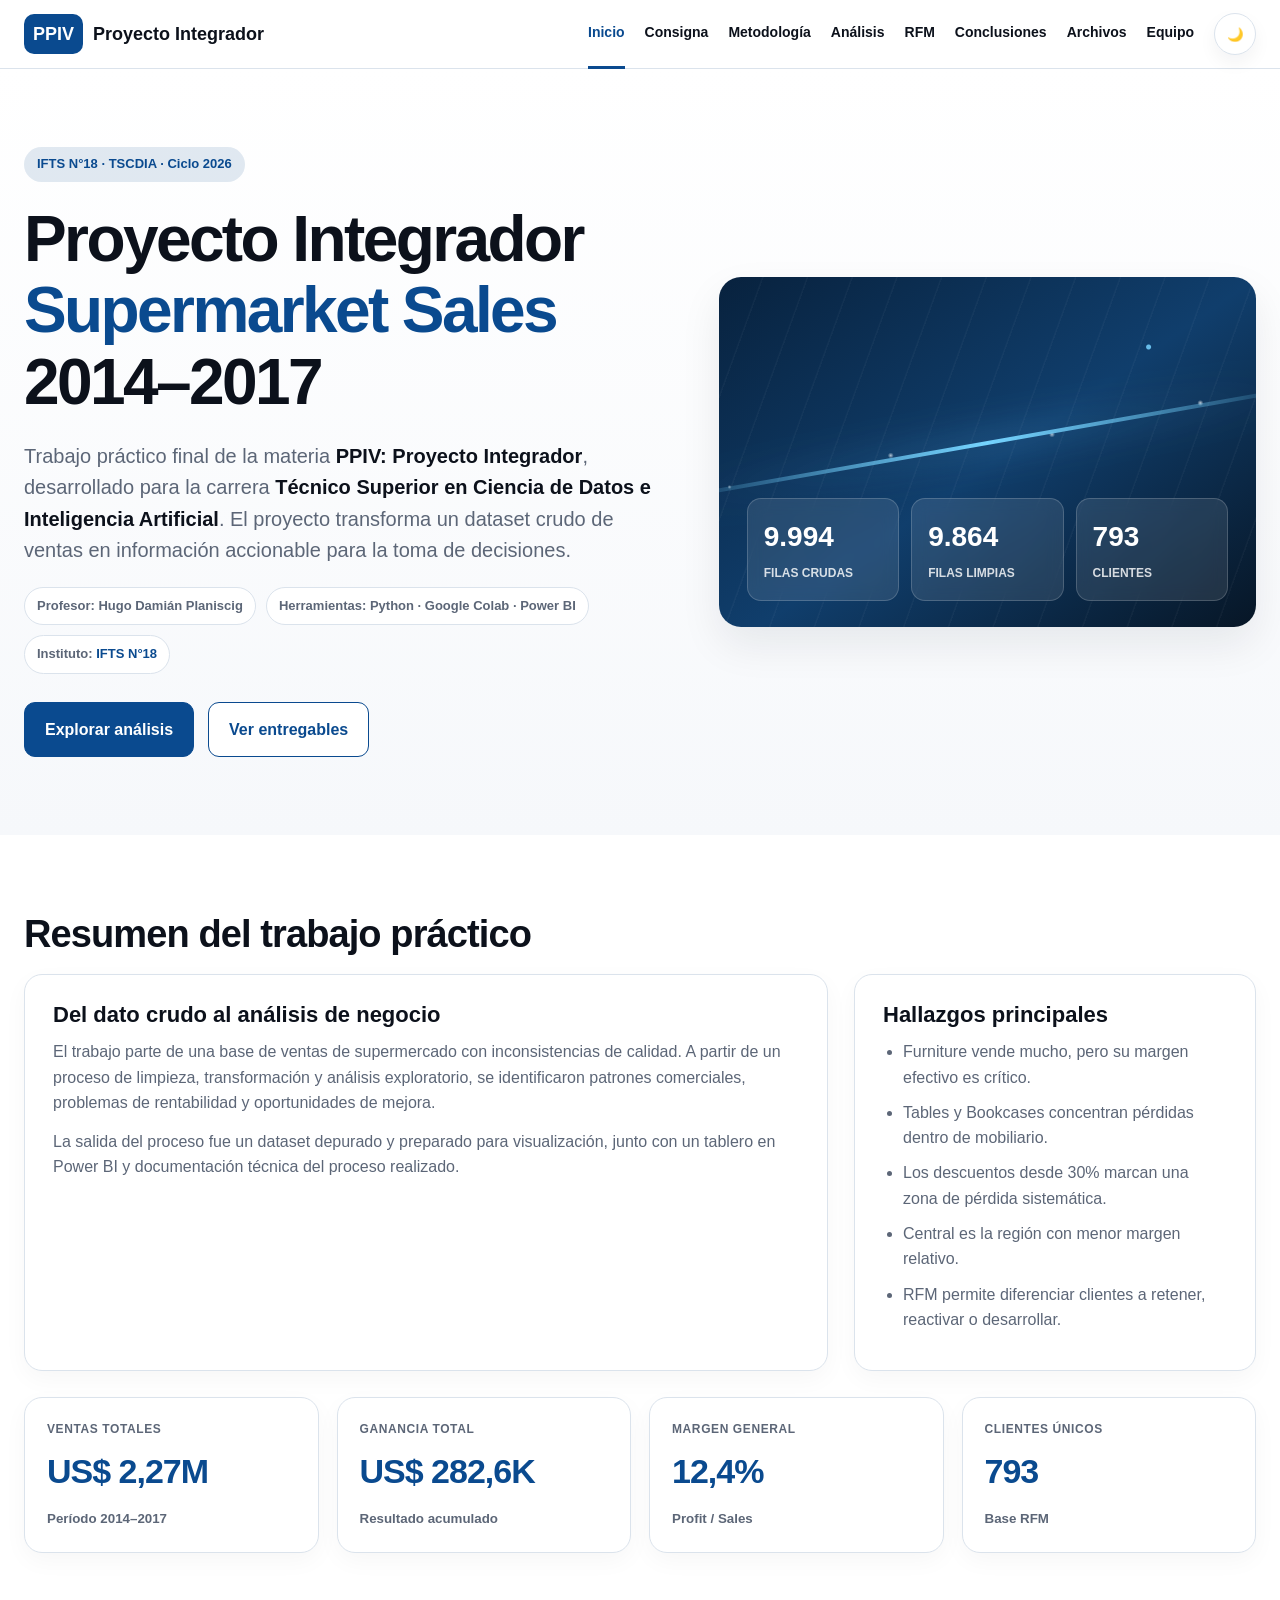
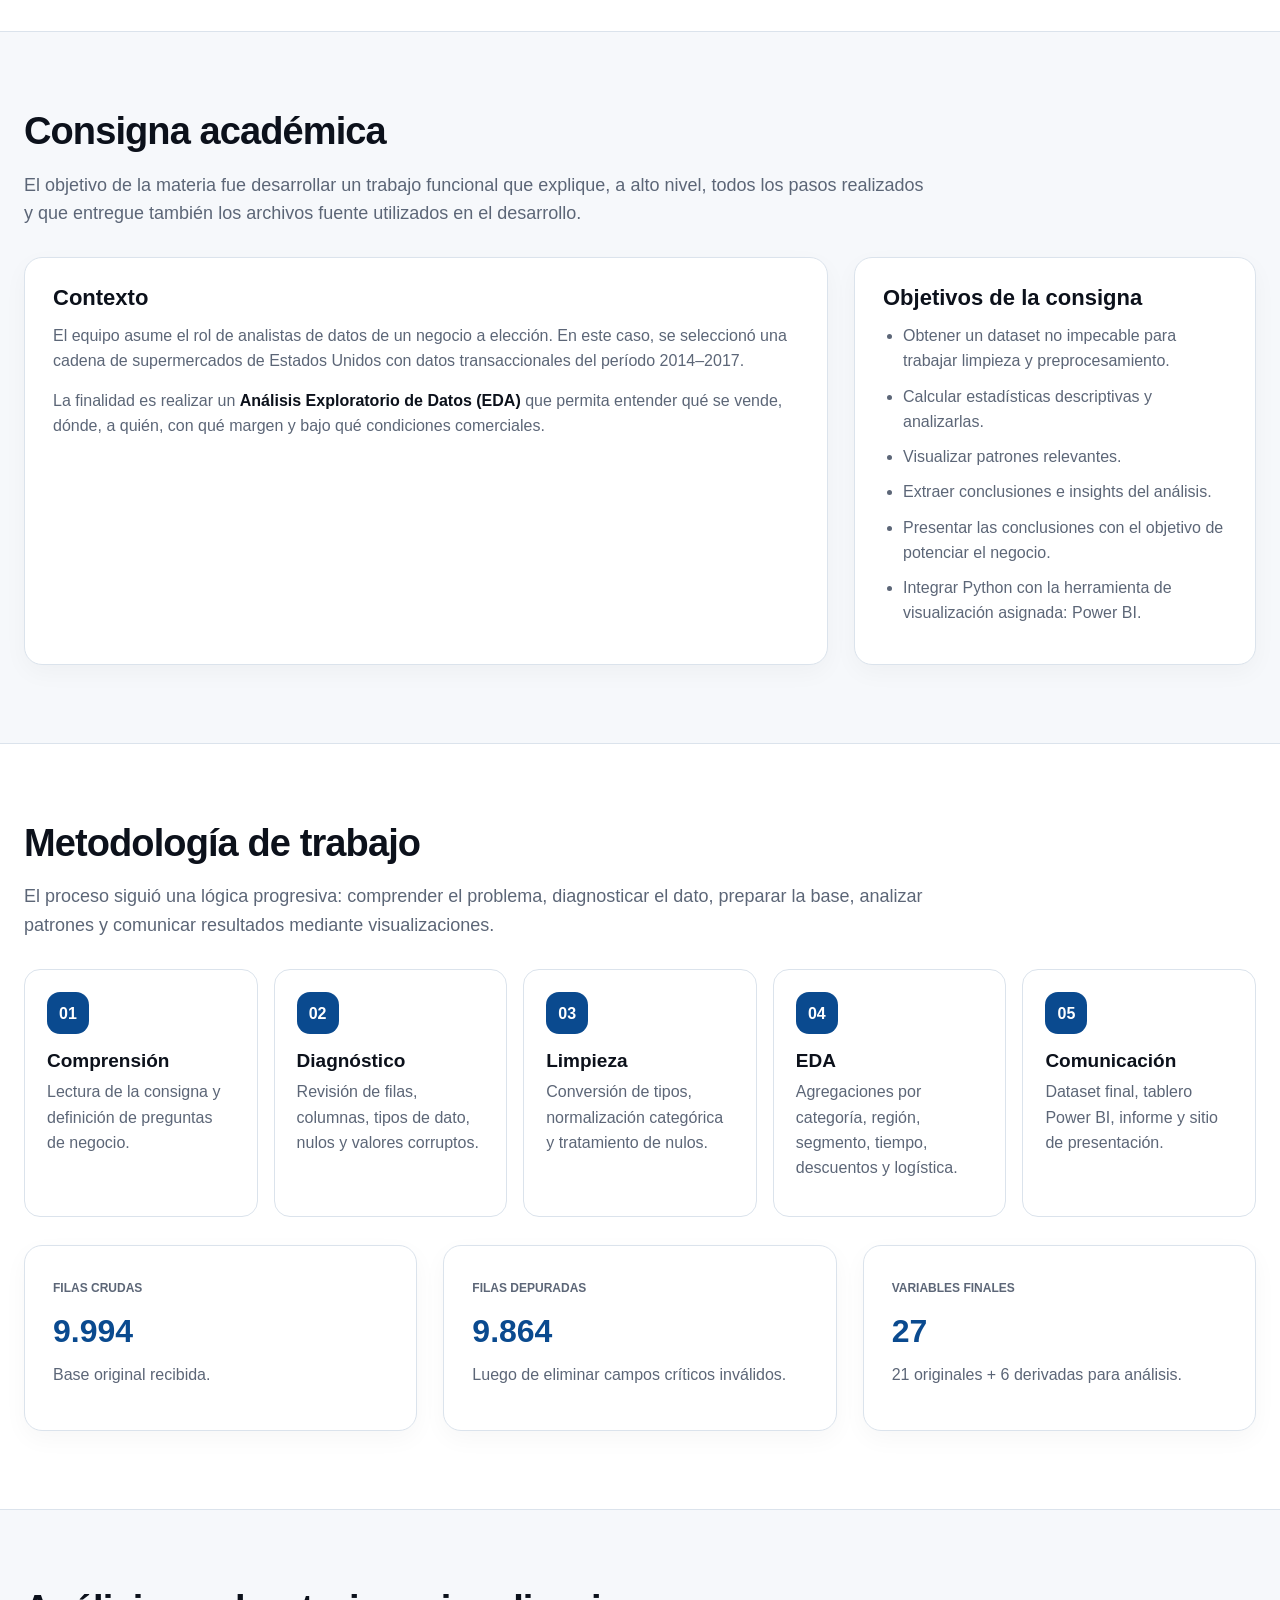
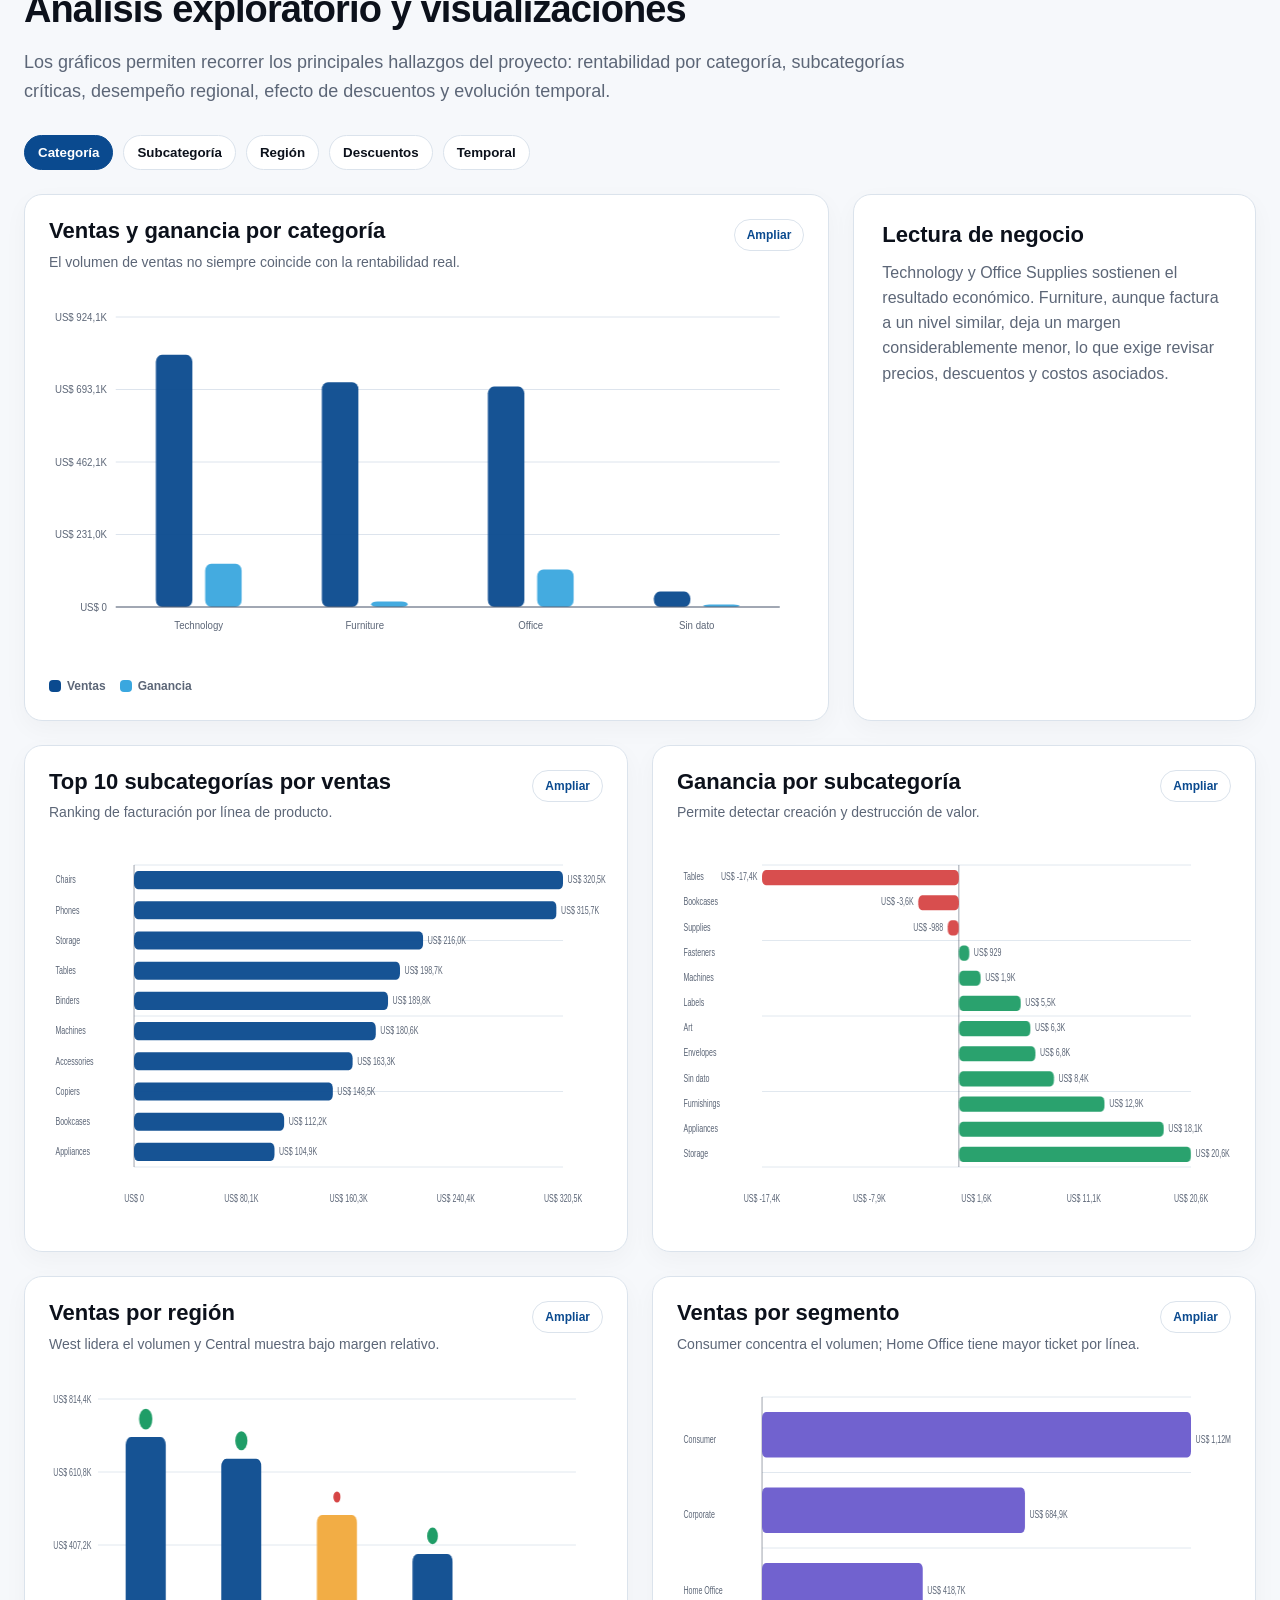
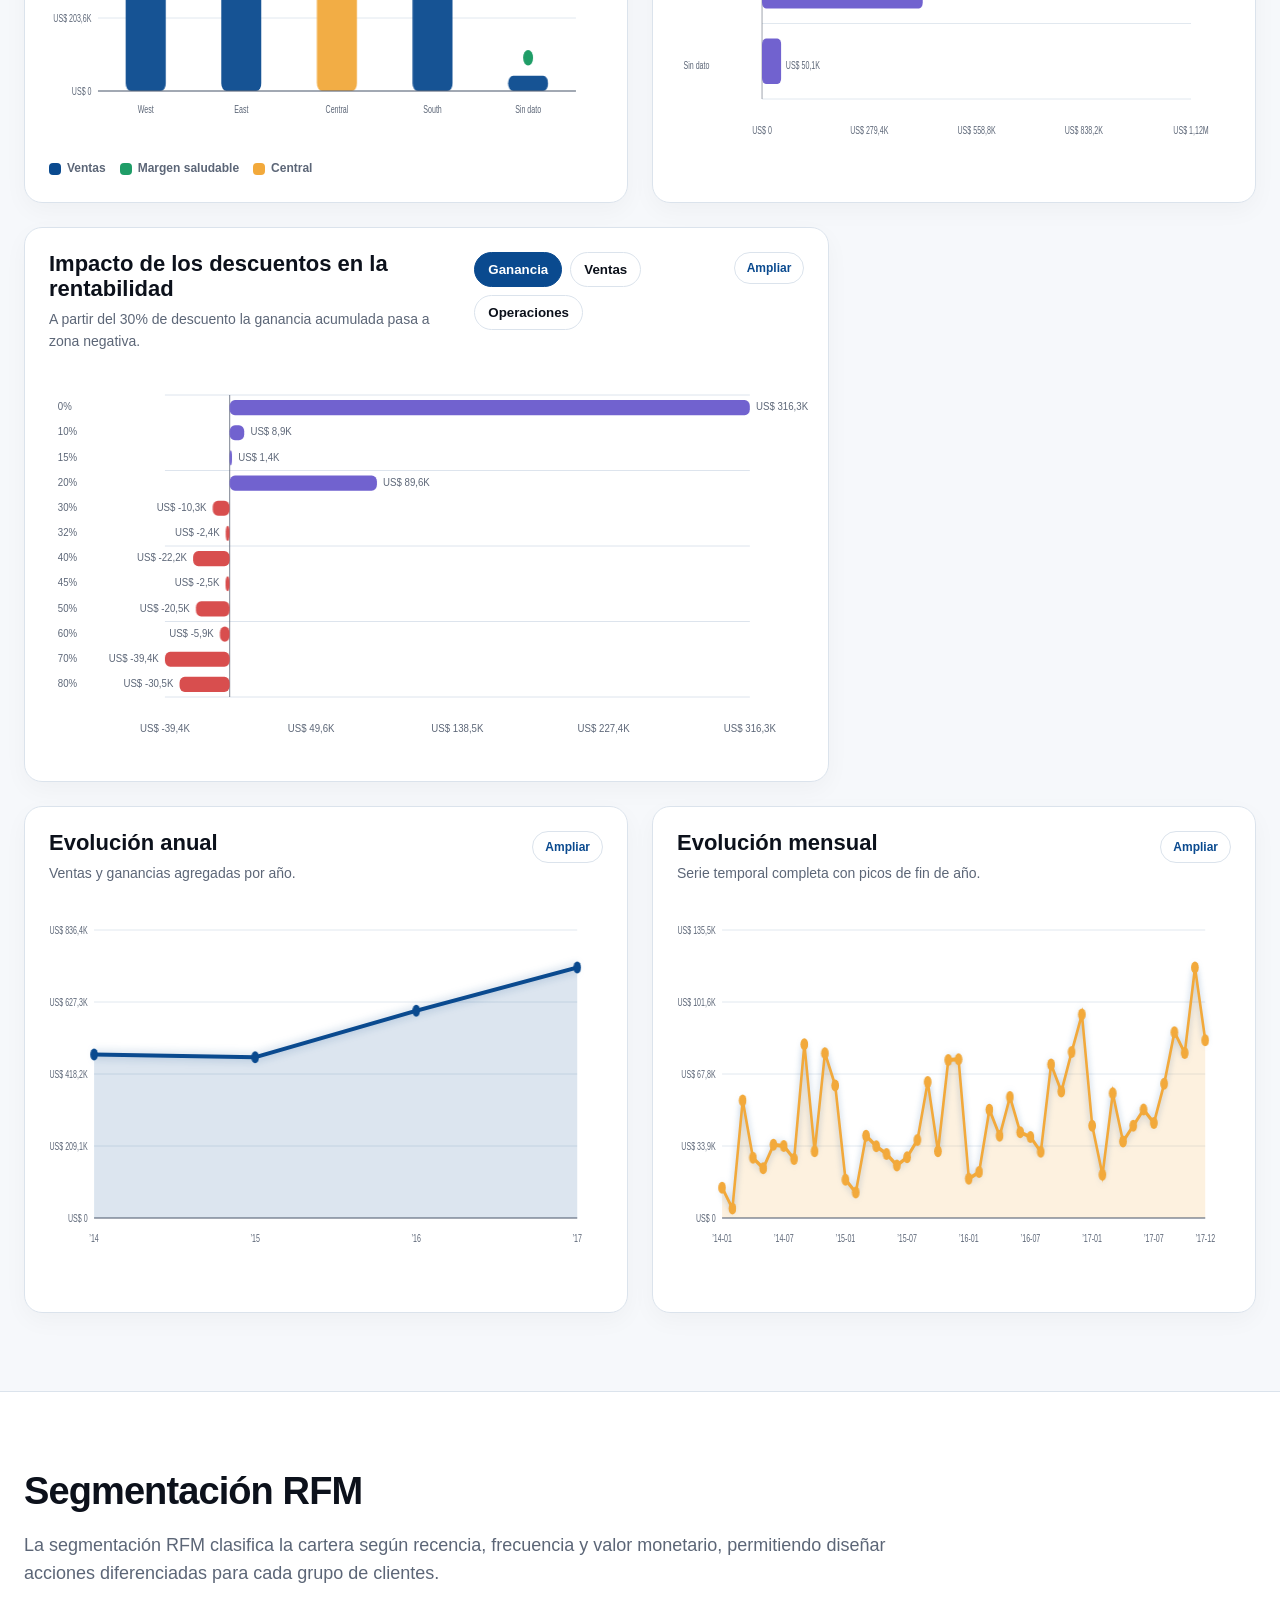
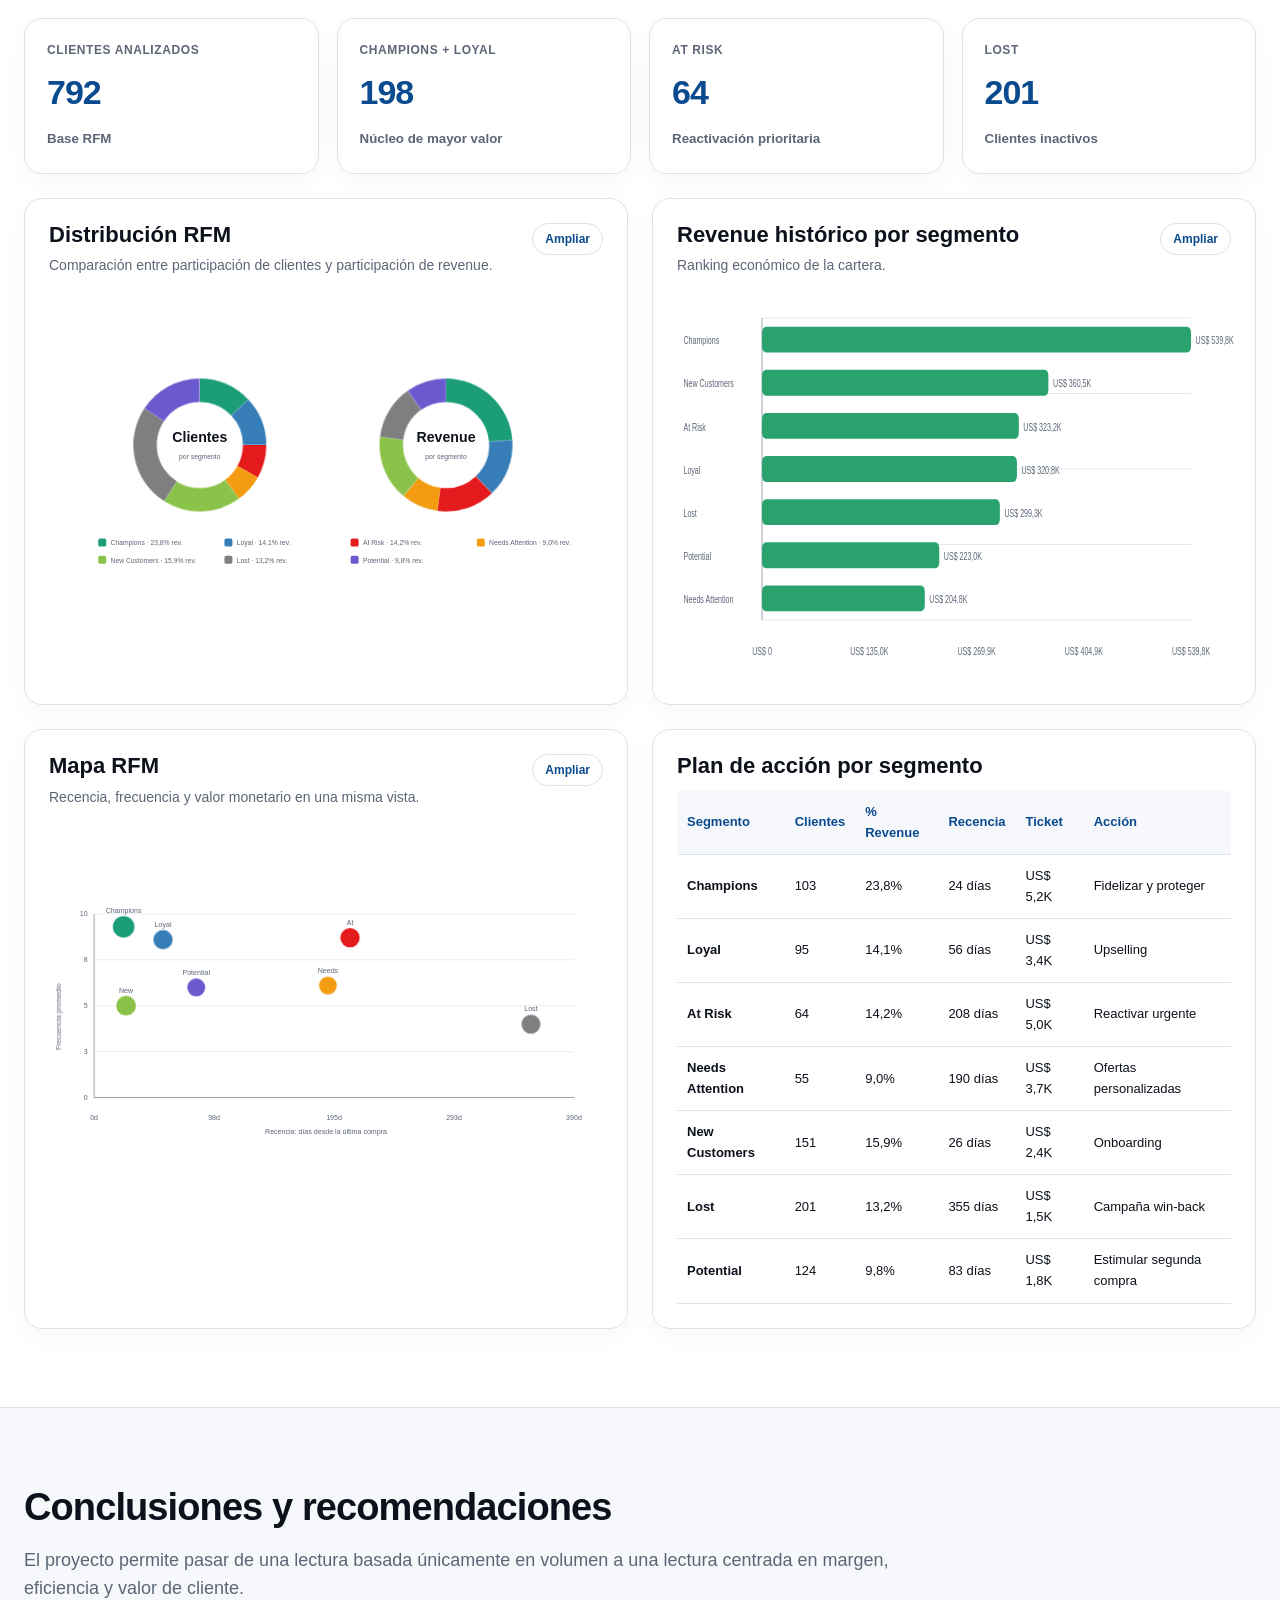
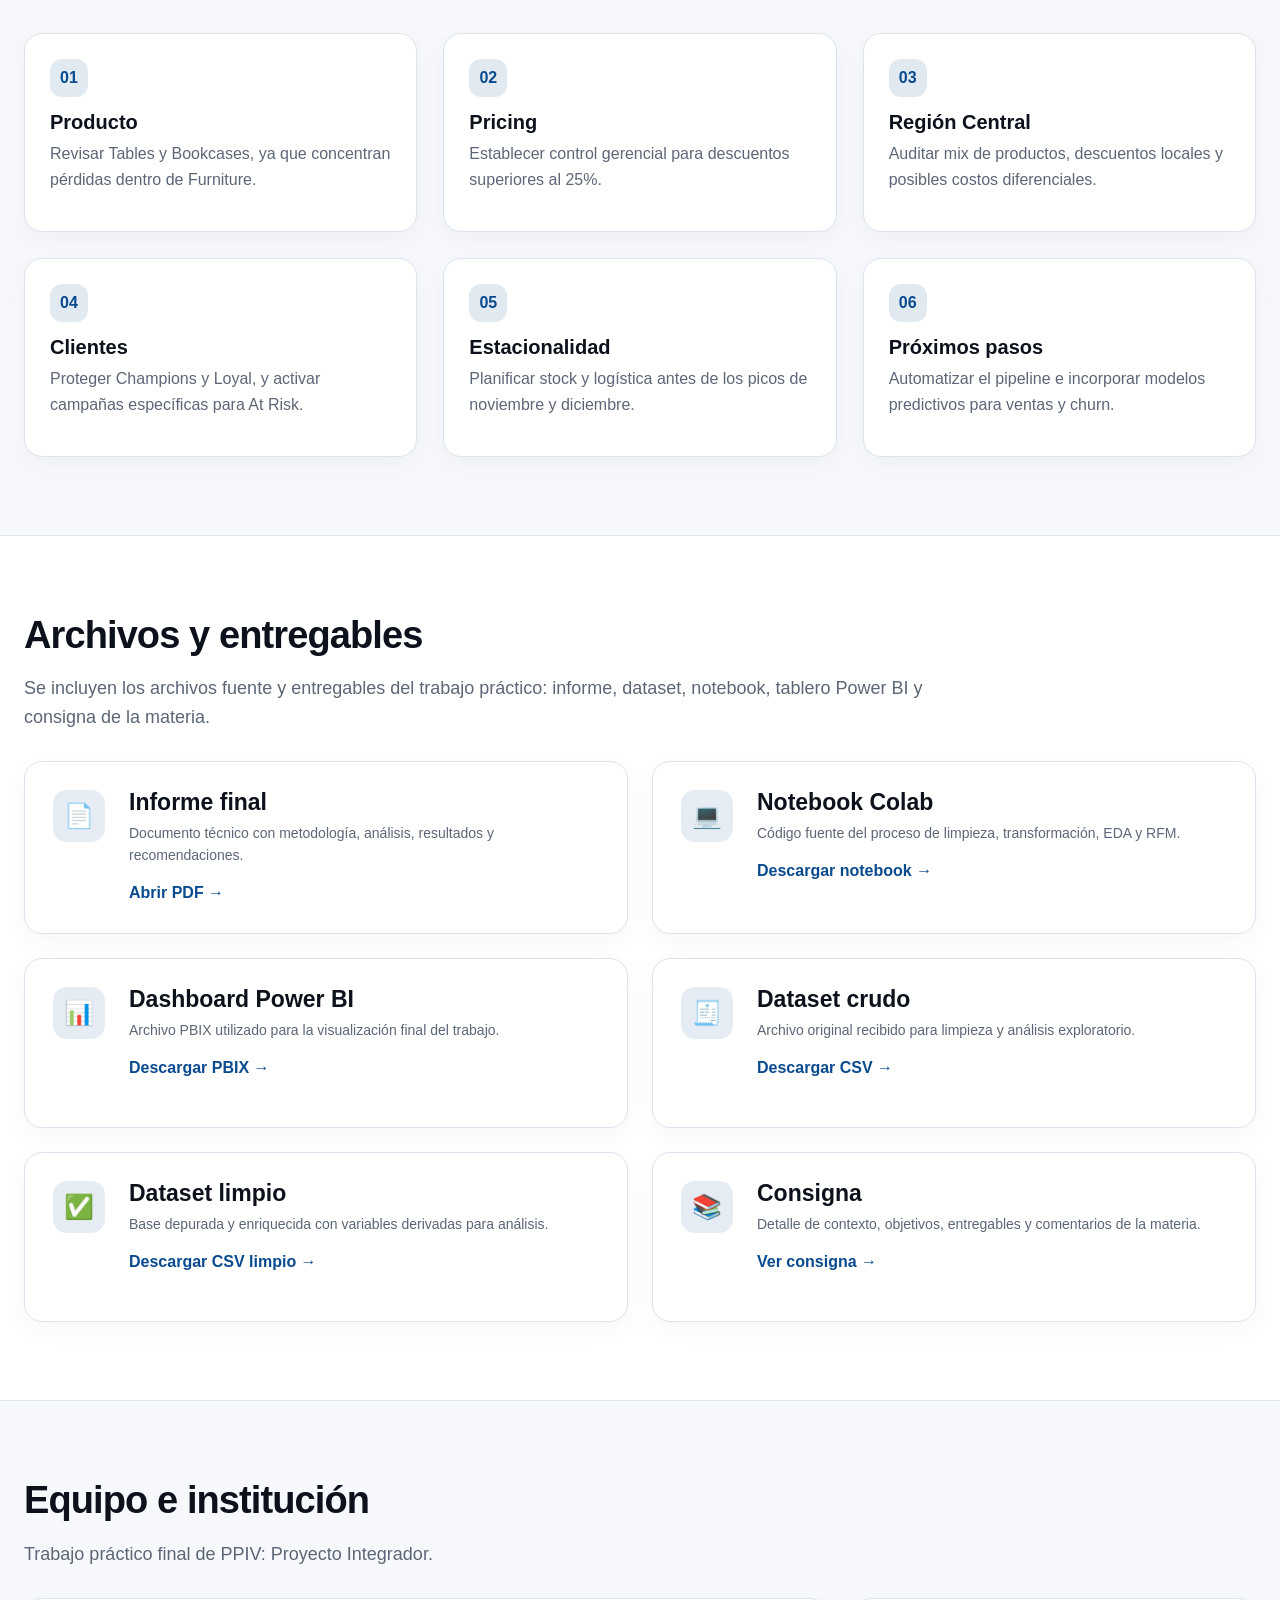
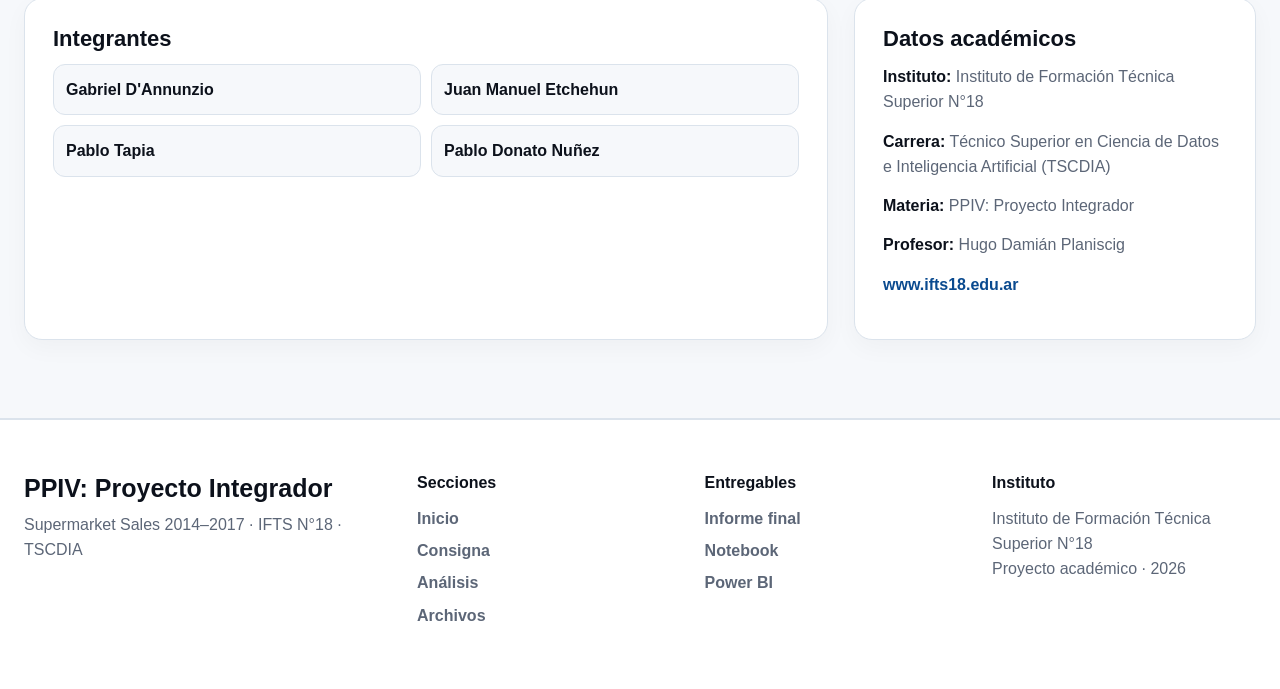
==== commit 5645feeb: "new version site" ====
--- a/index.html
+++ b/index.html
@@ -1,538 +1,437 @@
 <!doctype html>
-<html lang="es">
+<html lang="es" data-theme="light">
 <head>
   <meta charset="utf-8" />
   <meta name="viewport" content="width=device-width, initial-scale=1" />
-  <title>IFTS N°18 · Supermarket Sales 2014-2017</title>
-  <style>
-    :root{
-      --blue:#0a4a8f;--blue2:#063b73;--light:#f6f8fb;--ink:#0a0d12;--muted:#5d6675;--line:#dde3ea;
-      --green:#1f9d67;--red:#d64545;--amber:#f2a93b;--violet:#6a5acd;--card:#fff;--shadow:0 16px 38px rgba(0,0,0,.09);
-      --radius:16px;--max:1320px;
-    }
-    *{box-sizing:border-box} html{scroll-behavior:smooth} body{margin:0;font-family:Inter,Segoe UI,Roboto,Arial,sans-serif;background:#fff;color:var(--ink);line-height:1.55}
-    a{color:inherit;text-decoration:none}.topbar{position:sticky;top:0;z-index:50;background:rgba(255,255,255,.92);backdrop-filter:blur(10px);border-bottom:1px solid var(--line)}
-    .nav{max-width:var(--max);margin:auto;height:64px;display:flex;align-items:center;justify-content:space-between;padding:0 22px}.brand{font-weight:800;color:var(--blue);font-size:18px;letter-spacing:.2px}.navlinks{display:flex;gap:24px;font-weight:700;font-size:14px}.navlinks a{padding:20px 0;border-bottom:3px solid transparent}.navlinks a.active,.navlinks a:hover{color:var(--blue);border-bottom-color:var(--blue)}
-    .mobileMenu{display:none;border:1px solid var(--line);background:#fff;border-radius:10px;padding:8px 10px;font-weight:800;color:var(--blue)}
-    .section{scroll-margin-top:82px}.wrap{max-width:var(--max);margin:auto;padding:72px 22px}.hero{background:linear-gradient(180deg,#fff 0%,#f8fafc 100%);border-bottom:1px solid var(--line)}.heroGrid{display:grid;grid-template-columns:1.03fr .97fr;gap:64px;align-items:center;min-height:520px}.eyebrow{display:inline-flex;gap:8px;align-items:center;background:#eaf2fc;color:var(--blue);font-weight:800;border-radius:999px;padding:7px 12px;font-size:13px}.hero h1{font-size:58px;line-height:1.05;margin:22px 0 20px;letter-spacing:-2px}.hero h1 span{color:var(--blue)}.hero p{font-size:20px;color:var(--muted);max-width:610px}.cta{display:flex;gap:14px;margin-top:28px;flex-wrap:wrap}.btn{border:1px solid var(--blue);border-radius:10px;padding:14px 20px;font-weight:800;background:#fff;color:var(--blue);cursor:pointer}.btn.primary{background:var(--blue);color:white}.btn:hover{transform:translateY(-1px);box-shadow:0 8px 18px rgba(10,74,143,.14)}
-    .heroCard{height:300px;border-radius:14px;background:radial-gradient(circle at 70% 20%,#62cdf6 0 2px,transparent 3px),linear-gradient(145deg,#0c2b4b,#123e68 48%,#08223e);box-shadow:var(--shadow);position:relative;overflow:hidden}.heroCard:before{content:"";position:absolute;inset:0;background:repeating-linear-gradient(100deg,transparent 0 38px,rgba(255,255,255,.05) 39px 40px);opacity:.45}.wave{position:absolute;left:-30px;right:-30px;top:70px;height:160px}.barMesh{position:absolute;right:55px;bottom:35px;display:flex;gap:5px;align-items:end}.barMesh span{width:7px;background:#56b8ee;border-radius:4px 4px 0 0;opacity:.8}.dotline{position:absolute;inset:0}.dotline svg{width:100%;height:100%}
-    h2{font-size:34px;line-height:1.1;margin:0 0 28px;letter-spacing:-.7px}.lead{font-size:18px;color:var(--muted);max-width:840px}.grid2{display:grid;grid-template-columns:2fr 1fr;gap:28px}.grid3{display:grid;grid-template-columns:repeat(3,1fr);gap:22px}.grid4{display:grid;grid-template-columns:repeat(4,1fr);gap:16px}.card{background:var(--card);border:1px solid var(--line);border-radius:var(--radius);padding:26px;box-shadow:0 8px 24px rgba(10,20,40,.035)}.card h3{margin:0 0 12px;font-size:20px}.muted{color:var(--muted)}.kpi{padding:20px}.kpi .value{font-size:30px;font-weight:900;color:var(--blue);letter-spacing:-.5px}.kpi .label{font-size:13px;color:var(--muted);font-weight:800;text-transform:uppercase;letter-spacing:.5px}.kpi small{color:var(--muted)}
-    .insights li{margin:0 0 14px}.pillRow{display:flex;gap:10px;flex-wrap:wrap}.pill{display:inline-flex;align-items:center;gap:7px;border:1px solid var(--line);background:#fff;border-radius:999px;padding:8px 12px;font-weight:800;font-size:13px}.pill.good{color:var(--green);background:#eefaf4;border-color:#d6f1e2}.pill.bad{color:var(--red);background:#fff0f0;border-color:#ffd1d1}.pill.warn{color:#9d6500;background:#fff6e8;border-color:#ffe1a6}.pipeline{display:grid;grid-template-columns:repeat(5,1fr);gap:14px;margin-top:32px}.step{border:1px solid var(--line);border-radius:14px;padding:18px;background:#fff;position:relative}.step b{display:block;color:var(--blue);font-size:15px}.step span{font-size:13px;color:var(--muted)}.step:before{content:attr(data-n);display:grid;place-items:center;width:32px;height:32px;border-radius:10px;background:var(--blue);color:#fff;font-weight:900;margin-bottom:12px}.method{background:var(--light);border-top:1px solid var(--line);border-bottom:1px solid var(--line)}
-    .dash{background:#f8fafc;border-top:1px solid var(--line);border-bottom:1px solid var(--line)}.dashboardShell{display:grid;grid-template-columns:230px 1fr;gap:24px;align-items:start}.sidePanel{position:sticky;top:86px;background:#fff;border:1px solid var(--line);border-radius:16px;padding:18px}.sidePanel h3{margin:0 0 14px}.filterBtn,.tabBtn{width:100%;text-align:left;border:1px solid var(--line);background:#fff;border-radius:10px;padding:11px 12px;margin-bottom:8px;font-weight:800;cursor:pointer;color:#172033}.filterBtn.active,.tabBtn.active{background:var(--blue);color:#fff;border-color:var(--blue)}.dashGrid{display:grid;grid-template-columns:1fr 1fr;gap:22px}.chartCard{min-height:430px}.chartHead{display:flex;justify-content:space-between;gap:12px;align-items:flex-start;margin-bottom:14px}.chartHead h3{margin:0;font-size:19px}.controls{display:flex;gap:8px;flex-wrap:wrap}.miniBtn{border:1px solid var(--line);background:#fff;border-radius:999px;padding:7px 11px;font-weight:800;font-size:12px;cursor:pointer}.miniBtn.active{background:#0f4e8c;color:#fff;border-color:#0f4e8c}.chart{height:305px;width:100%;position:relative}.chart svg{width:100%;height:100%;overflow:visible}.axis text,.labelText{font-size:11px;fill:#596579}.tickLine{stroke:#e8edf3;stroke-width:1}.zeroLine{stroke:#8792a2;stroke-width:1.2}.bar{transition:opacity .2s,filter .2s}.bar:hover,.point:hover,.bubble:hover,.slice:hover{filter:brightness(.92);cursor:pointer}.legend{display:flex;gap:14px;align-items:center;flex-wrap:wrap;font-size:12px;color:var(--muted);font-weight:800;margin-top:8px}.leg{display:inline-flex;gap:6px;align-items:center}.sw{width:12px;height:12px;border-radius:3px;display:inline-block}.tooltip{position:fixed;pointer-events:none;background:#111827;color:#fff;padding:10px 12px;border-radius:10px;font-size:12px;line-height:1.35;box-shadow:0 10px 24px rgba(0,0,0,.22);opacity:0;transform:translate(-50%,-120%);z-index:999;max-width:260px}.tableWrap{overflow:auto}.dataTable{width:100%;border-collapse:collapse;font-size:13px}.dataTable th,.dataTable td{padding:11px 9px;border-bottom:1px solid var(--line);text-align:left}.dataTable th{color:var(--blue);background:#f0f5fb;position:sticky;top:0}.goodTxt{color:var(--green);font-weight:900}.badTxt{color:var(--red);font-weight:900}.warnTxt{color:#b57400;font-weight:900}
-    .findings{background:#fff}.findingGrid{display:grid;grid-template-columns:repeat(3,1fr);gap:22px}.finding{position:relative;overflow:hidden}.finding:before{content:"";position:absolute;inset:0 0 auto 0;height:5px;background:var(--blue)}.finding h3{padding-top:8px}.icon{width:44px;height:44px;border-radius:12px;background:#eaf2fc;display:grid;place-items:center;color:var(--blue);font-size:22px;margin-bottom:14px}.docs{background:#fff}.docGrid{display:grid;grid-template-columns:1fr 1fr;gap:22px}.docCard{display:grid;grid-template-columns:52px 1fr;gap:16px;align-items:start}.docIcon{width:46px;height:46px;border-radius:12px;background:#edf2f7;display:grid;place-items:center;font-size:22px}.docCard a{color:var(--blue);font-weight:900}.teamGrid{display:grid;grid-template-columns:repeat(4,1fr);gap:16px}.member{text-align:center}.avatar{width:58px;height:58px;border-radius:50%;display:grid;place-items:center;margin:0 auto 12px;background:linear-gradient(145deg,#eaf2fc,#dbeafe);color:var(--blue);font-weight:900;font-size:22px}.contact{background:#f7f8fa;border-top:1px solid var(--line)}.footer{padding:28px 22px;text-align:center;color:var(--muted);font-size:13px;border-top:1px solid var(--line)}
-    .fadeUp{opacity:0;transform:translateY(24px);transition:all .7s ease}.fadeUp.in{opacity:1;transform:none}.caption{font-size:13px;color:var(--muted);margin-top:10px}.sectionDivider{height:1px;background:var(--line);margin:26px 0}.qualityGrid{display:grid;grid-template-columns:repeat(3,1fr);gap:16px}.quality{background:#fff;border:1px solid var(--line);border-radius:14px;padding:18px}.quality b{font-size:26px;color:var(--blue)}
-    @media(max-width:980px){.heroGrid,.grid2,.dashboardShell,.dashGrid,.docGrid{grid-template-columns:1fr}.grid4,.grid3,.findingGrid,.teamGrid,.pipeline,.qualityGrid{grid-template-columns:1fr 1fr}.sidePanel{position:relative;top:auto}.hero h1{font-size:46px}.navlinks{display:none;position:absolute;left:0;right:0;top:64px;background:#fff;border-bottom:1px solid var(--line);padding:12px 22px;flex-direction:column;gap:0}.navlinks.open{display:flex}.navlinks a{padding:10px 0}.mobileMenu{display:block}}
-    @media(max-width:620px){.grid4,.grid3,.findingGrid,.teamGrid,.pipeline,.qualityGrid{grid-template-columns:1fr}.hero h1{font-size:38px}.wrap{padding:54px 18px}.chart{height:280px}.nav{padding:0 16px}.brand{font-size:16px}}
-    /* --- Refinamientos solicitados --- */
-    .topbar{box-shadow:0 2px 12px rgba(10,20,40,.035)}
-    .hero{background:linear-gradient(180deg,#ffffff 0%,#f9fbfd 100%)}
-    .heroGrid{min-height:560px}
-    .hero h1{font-size:62px;letter-spacing:-2.4px}.hero p{font-size:21px;line-height:1.55;color:#586274}
-    .docGrid{grid-template-columns:repeat(2,minmax(0,1fr));gap:26px}.docCard{min-height:176px;padding:28px 30px;transition:transform .25s ease, box-shadow .25s ease}.docCard h3{font-size:25px;margin-bottom:6px}.docCard p{max-width:500px}.docCard:hover{transform:translateY(-4px);box-shadow:0 18px 38px rgba(10,20,40,.08)}.docIcon{width:52px;height:52px;border-radius:12px;background:#e9eff6;font-size:23px}
-    .chartCard{position:relative}.chartCard .openChart{position:absolute;right:22px;bottom:18px;border:1px solid var(--line);background:#fff;color:var(--blue);border-radius:999px;padding:8px 13px;font-size:12px;font-weight:900;cursor:pointer;box-shadow:0 6px 14px rgba(10,20,40,.06)}.chartCard .openChart:hover{background:var(--blue);color:#fff;border-color:var(--blue)}.chart{cursor:zoom-in}.chartNote{font-size:12px;fill:#6b7280}
-    .modalOverlay{position:fixed;inset:0;background:rgba(7,16,30,.62);z-index:1000;display:none;align-items:center;justify-content:center;padding:28px}.modalOverlay.open{display:flex}.modalBox{width:min(1180px,96vw);max-height:92vh;background:#fff;border-radius:22px;box-shadow:0 30px 90px rgba(0,0,0,.35);overflow:hidden;display:grid;grid-template-rows:auto 1fr auto}.modalHeader{display:flex;justify-content:space-between;align-items:flex-start;gap:20px;padding:24px 28px;border-bottom:1px solid var(--line)}.modalHeader h3{font-size:26px;margin:0 0 6px}.modalHeader p{margin:0;color:var(--muted)}.modalActions{display:flex;gap:8px;align-items:center}.modalBtn{border:1px solid var(--line);background:#fff;border-radius:10px;padding:9px 12px;font-weight:900;cursor:pointer;color:#172033}.modalBtn:hover{background:#f4f7fb}.modalBody{padding:22px 28px 10px;overflow:auto}.modalChart{height:64vh;min-height:520px;transform-origin:top left;transition:transform .2s ease}.modalChart svg{width:100%;height:100%;overflow:visible}.modalFooter{display:flex;justify-content:space-between;gap:12px;align-items:center;border-top:1px solid var(--line);padding:14px 28px;color:var(--muted);font-size:13px}
-    .siteFooter{background:#fff;border-top:1px solid var(--line);padding:58px 22px 0}.siteFooter .footerInner{max-width:var(--max);margin:auto}.footerGrid{display:grid;grid-template-columns:1.25fr .9fr .9fr 1fr;gap:54px;padding:0 0 40px}.footerBrand{font-size:26px;font-weight:900;margin:0 0 14px;color:#0a0d12}.footerTitle{font-size:16px;font-weight:900;margin:0 0 18px;color:#0a0d12}.footerText,.footerLink{color:#424b5c;font-size:15px;line-height:1.6}.footerLink{display:block;margin:8px 0}.footerLink:hover{color:var(--blue)}.footerBottom{border-top:1px solid var(--line);padding:22px 0;display:flex;justify-content:space-between;gap:20px;align-items:center;color:#566175;font-size:14px}
-    @media(max-width:980px){.hero h1{font-size:48px}.docGrid,.footerGrid{grid-template-columns:1fr 1fr}.modalChart{min-height:430px}.footerBottom{flex-direction:column;align-items:flex-start}}@media(max-width:620px){.hero h1{font-size:40px}.docGrid,.footerGrid{grid-template-columns:1fr}.docCard{grid-template-columns:48px 1fr;padding:22px}.modalOverlay{padding:12px}.modalBox{border-radius:16px}.modalHeader,.modalBody,.modalFooter{padding-left:18px;padding-right:18px}.modalChart{min-height:360px;height:58vh}}
-
-
-    /* --- Theme Light/Dark + modal fixes --- */
-    .themeToggle{
-      border:1px solid var(--line);
-      background:var(--card);
-      color:var(--blue);
-      border-radius:999px;
-      padding:8px 12px;
-      font-weight:900;
-      cursor:pointer;
-      display:inline-flex;
-      align-items:center;
-      gap:7px;
-      box-shadow:0 6px 16px rgba(10,20,40,.05);
-      transition:transform .2s ease, background .2s ease, color .2s ease;
-      white-space:nowrap;
-    }
-    .themeToggle:hover{transform:translateY(-1px);background:#edf5ff}
-    .themeIcon{font-size:16px;line-height:1}
-    .themeText{font-size:13px}
-    [data-theme="dark"]{
-      color-scheme:dark;
-      --blue:#62a8ff;
-      --blue2:#8ac0ff;
-      --light:#111827;
-      --ink:#f8fafc;
-      --muted:#c7d0dd;
-      --line:#2d3748;
-      --card:#111827;
-      --shadow:0 18px 45px rgba(0,0,0,.36);
-    }
-    [data-theme="dark"] body{background:#0b1120;color:var(--ink)}
-    [data-theme="dark"] .topbar{background:rgba(11,17,32,.92);border-bottom-color:#253044}
-    [data-theme="dark"] .brand{color:#8ec5ff}
-    [data-theme="dark"] .navlinks a{color:#e5edf7}
-    [data-theme="dark"] .navlinks a.active,[data-theme="dark"] .navlinks a:hover{color:#8ec5ff;border-bottom-color:#8ec5ff}
-    [data-theme="dark"] .hero{background:linear-gradient(180deg,#0b1120 0%,#111827 100%);border-bottom-color:#253044}
-    [data-theme="dark"] .hero h1,[data-theme="dark"] h2,[data-theme="dark"] h3,[data-theme="dark"] .footerBrand,[data-theme="dark"] .footerTitle{color:#f8fafc}
-    [data-theme="dark"] .hero h1 span{color:#8ec5ff}
-    [data-theme="dark"] .eyebrow{background:#102a46;color:#9dccff}
-    [data-theme="dark"] .card,[data-theme="dark"] .docCard,[data-theme="dark"] .sidePanel,[data-theme="dark"] .step,[data-theme="dark"] .quality,[data-theme="dark"] .modalBox{background:#111827;border-color:#2d3748;color:#f8fafc}
-    [data-theme="dark"] .dash,[data-theme="dark"] .method,[data-theme="dark"] .contact{background:#0f172a;border-color:#253044}
-    [data-theme="dark"] .docs,[data-theme="dark"] .findings,[data-theme="dark"] .siteFooter{background:#0b1120;border-color:#253044}
-    [data-theme="dark"] .docIcon,[data-theme="dark"] .icon,[data-theme="dark"] .avatar{background:#1f2a3b;color:#9dccff}
-    [data-theme="dark"] .btn,[data-theme="dark"] .filterBtn,[data-theme="dark"] .tabBtn,[data-theme="dark"] .miniBtn,[data-theme="dark"] .modalBtn,[data-theme="dark"] .themeToggle,[data-theme="dark"] .chartCard .openChart{
-      background:#0f172a;color:#dceaff;border-color:#2d3748;
-    }
-    [data-theme="dark"] .btn.primary,[data-theme="dark"] .filterBtn.active,[data-theme="dark"] .tabBtn.active,[data-theme="dark"] .miniBtn.active,[data-theme="dark"] .chartCard .openChart:hover{
-      background:#2563eb;color:#fff;border-color:#2563eb;
-    }
-    [data-theme="dark"] .themeToggle:hover{background:#1d2b42}
-    [data-theme="dark"] .dataTable th{background:#142238;color:#a8d2ff}
-    [data-theme="dark"] .dataTable th,[data-theme="dark"] .dataTable td{border-bottom-color:#2d3748}
-    [data-theme="dark"] .labelText,[data-theme="dark"] .chartNote{fill:#cbd5e1}
-    [data-theme="dark"] .tickLine{stroke:#263247}
-    [data-theme="dark"] .zeroLine{stroke:#64748b}
-    [data-theme="dark"] .footerText,[data-theme="dark"] .footerLink,[data-theme="dark"] .footerBottom,[data-theme="dark"] .muted,[data-theme="dark"] .lead{color:#c7d0dd}
-    [data-theme="dark"] .modalOverlay{background:rgba(0,0,0,.72)}
-    [data-theme="dark"] .tooltip{background:#f8fafc;color:#0b1120}
-    [data-theme="dark"] .heroCard{box-shadow:0 20px 55px rgba(0,0,0,.55)}
-
-  
-    /* --- Corrección gráficos/modal --- */
-    .tooltip{z-index:3000!important;max-width:320px!important}
-    .modalOverlay{z-index:2000!important}
-    .modalChart{cursor:default;transform-origin:top center!important}
-    .axisLabel{font-size:11px;fill:var(--muted)}
-    .scaleText{font-size:11px;fill:var(--muted)}
-    [data-theme="dark"] .scaleText,[data-theme="dark"] .axisLabel,[data-theme="dark"] .labelText,[data-theme="dark"] .chartNote{fill:#b8c1d1!important}
-    [data-theme="dark"] .tickLine{stroke:#273244!important}
-    [data-theme="dark"] .zeroLine{stroke:#64748b!important}
-
-  </style>
+  <title>PPIV · Proyecto Integrador · Supermarket Sales</title>
+  <meta name="description" content="Trabajo práctico final de PPIV: Proyecto Integrador - IFTS N°18 - Supermarket Sales 2014-2017." />
+  <link rel="stylesheet" href="assets/css/styles.css" />
 </head>
 <body>
-  <div class="topbar">
+  <header class="topbar">
     <nav class="nav">
-      <a class="brand" href="#inicio">IFTS N°18 · Supermarket Sales</a>
-      <button class="mobileMenu" id="mobileMenu">Menú</button>
-      <div class="navlinks" id="navlinks">
-        <a href="#inicio">Inicio</a><a href="#resumen">Resumen</a><a href="#metodologia">Metodología</a><a href="#dashboard">Dashboard</a><a href="#rfm">RFM</a><a href="#hallazgos">Hallazgos</a><a href="#documentos">Documentos</a><a href="#equipo">Equipo</a><a href="#contacto">Contacto</a>
-      </div>
-      <button class="themeToggle" id="themeToggle" type="button" aria-label="Cambiar tema">
-        <span class="themeIcon" id="themeIcon">🌙</span>
-        <span class="themeText" id="themeText">Oscuro</span>
-      </button>
+      <a class="brand" href="#inicio">
+        <span class="brand-mark">PPIV</span>
+        <span>Proyecto Integrador</span>
+      </a>
+      <button id="mobileMenu" class="mobile-menu" type="button" aria-label="Abrir menú">Menú</button>
+      <div id="navlinks" class="navlinks">
+        <a href="#inicio">Inicio</a>
+        <a href="#consigna">Consigna</a>
+        <a href="#metodologia">Metodología</a>
+        <a href="#dashboard">Análisis</a>
+        <a href="#rfm">RFM</a>
+        <a href="#conclusiones">Conclusiones</a>
+        <a href="#archivos">Archivos</a>
+        <a href="#equipo">Equipo</a>
+        <button id="themeToggle" class="theme-toggle" type="button" aria-label="Cambiar tema">
+          <span class="theme-icon" aria-hidden="true">🌙</span>
+        </button>
+      </div>
     </nav>
-  </div>
-
-  <section id="inicio" class="hero section">
-    <div class="wrap heroGrid">
-      <div class="fadeUp">
-        <div class="eyebrow">📊 Proyecto Integrador · Ciencia de Datos</div>
-        <h1>Proyecto Integrador<br><span>Supermarket Sales</span><br>2014–2017</h1>
-        <p>Un sitio one page para presentar el análisis completo: limpieza del dato, EDA, rentabilidad, descuentos, logística, segmentación RFM e insights comerciales accionables.</p>
-        <div class="cta"><a class="btn primary" href="#dashboard">Explorar dashboard</a><a class="btn" href="#documentos">Ver recursos</a></div>
-      </div>
-      <div class="heroCard fadeUp" aria-hidden="true">
-        <div class="dotline"><svg viewBox="0 0 600 300"><polyline points="20,205 80,160 132,172 190,116 250,132 312,72 376,103 430,66 485,88 565,42" fill="none" stroke="#d8f4ff" stroke-width="2" opacity=".85"/><g fill="#bdefff"><circle cx="80" cy="160" r="4"/><circle cx="190" cy="116" r="4"/><circle cx="312" cy="72" r="4"/><circle cx="430" cy="66" r="4"/><circle cx="565" cy="42" r="4"/></g></svg></div>
-        <svg class="wave" viewBox="0 0 660 180" preserveAspectRatio="none"><path d="M0 90 C 80 10, 170 180, 260 90 S 450 10, 660 90" fill="none" stroke="#68c6f4" stroke-width="8" opacity=".45"/><path d="M0 115 C 110 45, 170 150, 280 84 S 485 18, 660 70" fill="none" stroke="#b8edff" stroke-width="2" opacity=".85"/><path d="M0 80 C 130 145, 185 30, 310 92 S 500 140, 660 48" fill="none" stroke="#75d6ff" stroke-width="3" opacity=".65"/></svg>
-        <div class="barMesh"><span style="height:28px"></span><span style="height:38px"></span><span style="height:48px"></span><span style="height:55px"></span><span style="height:66px"></span><span style="height:82px"></span><span style="height:96px"></span><span style="height:110px"></span><span style="height:126px"></span><span style="height:138px"></span><span style="height:105px"></span><span style="height:88px"></span><span style="height:70px"></span></div>
-      </div>
-    </div>
-  </section>
-
-  <section id="resumen" class="section">
-    <div class="wrap">
-      <h2>Resumen ejecutivo</h2>
-      <div class="grid2">
-        <div class="card fadeUp">
-          <h3>Del dato crudo al insight de negocio</h3>
-          <p>El proyecto analiza 9.864 transacciones depuradas de una cadena de supermercados de Estados Unidos. La lectura inicial muestra un negocio de alto volumen, pero el análisis revela fugas de rentabilidad concentradas en descuentos agresivos, subcategorías deficitarias y la región Central.</p>
-          <div class="pillRow"><span class="pill good">Base limpia: 9.864 registros</span><span class="pill warn">Margen general: 12,44%</span><span class="pill bad">18,69% de operaciones con pérdida</span></div>
-        </div>
-        <div class="card insights fadeUp">
-          <h3>Insights clave</h3>
-          <ul>
-            <li><b>Furniture vende mucho</b>, pero aporta margen muy bajo frente a Technology y Office Supplies.</li>
-            <li><b>Tables y Bookcases</b> concentran la destrucción de valor dentro del mobiliario.</li>
-            <li><b>El descuento desde 30%</b> marca el quiebre hacia ganancias sistemáticamente negativas.</li>
-            <li><b>RFM detecta clientes accionables</b>: Champions, Loyal, At Risk, New Customers, Lost, Potential y Needs Attention.</li>
-          </ul>
-        </div>
-      </div>
-      <div class="grid4" style="margin-top:22px">
-        <div class="card kpi fadeUp"><div class="label">Ventas totales</div><div class="value">US$ 2,27M</div><small>2014–2017</small></div>
-        <div class="card kpi fadeUp"><div class="label">Ganancia total</div><div class="value">US$ 282,6K</div><small>Beneficio acumulado</small></div>
-        <div class="card kpi fadeUp"><div class="label">Clientes únicos</div><div class="value">793</div><small>Cartera analizada</small></div>
-        <div class="card kpi fadeUp"><div class="label">Transacciones con pérdida</div><div class="value">1.844</div><small>18,69% del total</small></div>
-      </div>
-    </div>
-  </section>
-
-  <section id="metodologia" class="method section">
-    <div class="wrap">
-      <h2>Metodología y preparación del dato</h2>
-      <p class="lead">El proceso siguió una lógica reproducible: comprensión del negocio, diagnóstico de calidad, limpieza, enriquecimiento y comunicación mediante dashboard. Se preservó el dataset crudo y se trabajó sobre copias controladas.</p>
-      <div class="pipeline">
-        <div class="step fadeUp" data-n="1"><b>Comprensión</b><span>Preguntas comerciales: qué se vende, dónde, a quién y con qué margen.</span></div>
-        <div class="step fadeUp" data-n="2"><b>Diagnóstico</b><span>Tipos incorrectos, valores corruptos, nulos y errores tipográficos.</span></div>
-        <div class="step fadeUp" data-n="3"><b>Limpieza</b><span>Conversiones, normalización categórica y tratamiento selectivo de nulos.</span></div>
-        <div class="step fadeUp" data-n="4"><b>EDA</b><span>Análisis por categoría, región, descuento, tiempo y logística.</span></div>
-        <div class="step fadeUp" data-n="5"><b>Comunicación</b><span>Visualizaciones interactivas y recomendaciones accionables.</span></div>
-      </div>
-      <div class="qualityGrid" style="margin-top:26px">
-        <div class="quality fadeUp"><b>449</b><p>Códigos postales recuperados con cero inicial usando tratamiento como identificador.</p></div>
-        <div class="quality fadeUp"><b>130</b><p>Filas eliminadas por faltantes críticos, apenas el 1,30% del dataset original.</p></div>
-        <div class="quality fadeUp"><b>27</b><p>Columnas finales: 21 originales más 6 variables derivadas para enriquecer el análisis.</p></div>
-      </div>
-    </div>
-  </section>
-
-  <section id="dashboard" class="dash section">
-    <div class="wrap">
-      <h2>Dashboard interactivo</h2>
-      <p class="lead">Los gráficos están reconstruidos como visualizaciones interactivas en HTML/SVG. Pasá el mouse por barras, puntos o segmentos para ver valores exactos y usá los botones para cambiar la métrica.</p>
-      <div class="dashboardShell">
-        <aside class="sidePanel fadeUp">
-          <h3>Secciones</h3>
-          <button class="filterBtn active" data-go="#ventas">Ventas y margen</button>
-          <button class="filterBtn" data-go="#productos">Productos críticos</button>
-          <button class="filterBtn" data-go="#region">Región y descuentos</button>
-          <button class="filterBtn" data-go="#temporal">Estacionalidad</button>
-          <button class="filterBtn" data-go="#rfm">RFM</button>
-        </aside>
-        <div>
-          <div id="ventas" class="dashGrid section">
-            <div class="card chartCard fadeUp">
-              <div class="chartHead"><div><h3>Ventas y ganancias por categoría</h3><p class="muted">Comparación del volumen comercial contra el beneficio neto.</p></div><div class="controls"><button class="miniBtn active" data-cat-mode="both">Ventas + Ganancia</button><button class="miniBtn" data-cat-mode="margin">Margen</button></div></div>
-              <div id="categoryChart" class="chart"></div><div class="legend" id="catLegend"></div>
-            </div>
-            <div class="card chartCard fadeUp">
-              <div class="chartHead"><div><h3>Lectura comercial</h3><p class="muted">Technology y Office Supplies sostienen la rentabilidad, mientras Furniture mueve volumen con margen muy reducido.</p></div></div>
-              <div class="grid2" style="grid-template-columns:1fr 1fr;gap:12px">
-                <div class="kpi card"><div class="label">Technology</div><div class="value">17,2%</div><small>Margen efectivo aproximado</small></div>
-                <div class="kpi card"><div class="label">Furniture</div><div class="value badTxt">2,4%</div><small>Sub-performance de margen</small></div>
-                <div class="kpi card"><div class="label">Office Supplies</div><div class="value">17,0%</div><small>Alta eficiencia económica</small></div>
-                <div class="kpi card"><div class="label">Sin dato</div><div class="value">15,7%</div><small>Preservado para trazabilidad</small></div>
-              </div>
-              <p class="caption">La conclusión no es “vender más”, sino vender con mejor margen y controlar líneas deficitarias.</p>
+  </header>
+
+  <main>
+    <section id="inicio" class="section hero">
+      <div class="wrap hero-grid">
+        <div class="hero-copy reveal">
+          <span class="eyebrow">IFTS N°18 · TSCDIA · Ciclo 2026</span>
+          <h1>Proyecto Integrador<br><span>Supermarket Sales</span><br>2014–2017</h1>
+          <p>
+            Trabajo práctico final de la materia <strong>PPIV: Proyecto Integrador</strong>,
+            desarrollado para la carrera <strong>Técnico Superior en Ciencia de Datos e Inteligencia Artificial</strong>.
+            El proyecto transforma un dataset crudo de ventas en información accionable para la toma de decisiones.
+          </p>
+          <div class="meta-list">
+            <span>Profesor: Hugo Damián Planiscig</span>
+            <span>Herramientas: Python · Google Colab · Power BI</span>
+            <span>Instituto: <a href="https://www.ifts18.edu.ar/" target="_blank" rel="noreferrer">IFTS N°18</a></span>
+          </div>
+          <div class="cta">
+            <a class="btn primary" href="#dashboard">Explorar análisis</a>
+            <a class="btn" href="#archivos">Ver entregables</a>
+          </div>
+        </div>
+        <div class="hero-panel reveal">
+          <div class="hero-card">
+            <div class="mesh-line"></div>
+            <div class="hero-stats">
+              <div><b data-count="9994">0</b><span>filas crudas</span></div>
+              <div><b data-count="9864">0</b><span>filas limpias</span></div>
+              <div><b data-count="793">0</b><span>clientes</span></div>
             </div>
           </div>
-          <div id="productos" class="dashGrid section" style="margin-top:22px">
-            <div class="card chartCard fadeUp">
-              <div class="chartHead"><div><h3>Top 10 subcategorías por ventas</h3><p class="muted">El volumen no siempre coincide con la rentabilidad.</p></div></div>
-              <div id="subSalesChart" class="chart"></div>
+        </div>
+      </div>
+    </section>
+
+    <section id="resumen" class="section">
+      <div class="wrap">
+        <h2>Resumen del trabajo práctico</h2>
+        <div class="grid two">
+          <article class="card reveal">
+            <h3>Del dato crudo al análisis de negocio</h3>
+            <p>
+              El trabajo parte de una base de ventas de supermercado con inconsistencias de calidad.
+              A partir de un proceso de limpieza, transformación y análisis exploratorio, se identificaron
+              patrones comerciales, problemas de rentabilidad y oportunidades de mejora.
+            </p>
+            <p>
+              La salida del proceso fue un dataset depurado y preparado para visualización, junto con
+              un tablero en Power BI y documentación técnica del proceso realizado.
+            </p>
+          </article>
+          <article class="card reveal">
+            <h3>Hallazgos principales</h3>
+            <ul class="clean-list">
+              <li>Furniture vende mucho, pero su margen efectivo es crítico.</li>
+              <li>Tables y Bookcases concentran pérdidas dentro de mobiliario.</li>
+              <li>Los descuentos desde 30% marcan una zona de pérdida sistemática.</li>
+              <li>Central es la región con menor margen relativo.</li>
+              <li>RFM permite diferenciar clientes a retener, reactivar o desarrollar.</li>
+            </ul>
+          </article>
+        </div>
+
+        <div class="kpi-grid">
+          <article class="kpi reveal"><span>Ventas totales</span><b data-money="2271360.91">US$ 0</b><small>Período 2014–2017</small></article>
+          <article class="kpi reveal"><span>Ganancia total</span><b data-money="282578.15">US$ 0</b><small>Resultado acumulado</small></article>
+          <article class="kpi reveal"><span>Margen general</span><b data-percent="12.44">0%</b><small>Profit / Sales</small></article>
+          <article class="kpi reveal"><span>Clientes únicos</span><b data-count="793">0</b><small>Base RFM</small></article>
+        </div>
+      </div>
+    </section>
+
+    <section id="consigna" class="section band">
+      <div class="wrap">
+        <div class="section-head">
+          <h2>Consigna académica</h2>
+          <p>
+            El objetivo de la materia fue desarrollar un trabajo funcional que explique, a alto nivel,
+            todos los pasos realizados y que entregue también los archivos fuente utilizados en el desarrollo.
+          </p>
+        </div>
+        <div class="grid two">
+          <article class="card reveal">
+            <h3>Contexto</h3>
+            <p>
+              El equipo asume el rol de analistas de datos de un negocio a elección. En este caso,
+              se seleccionó una cadena de supermercados de Estados Unidos con datos transaccionales
+              del período 2014–2017.
+            </p>
+            <p>
+              La finalidad es realizar un <strong>Análisis Exploratorio de Datos (EDA)</strong> que permita
+              entender qué se vende, dónde, a quién, con qué margen y bajo qué condiciones comerciales.
+            </p>
+          </article>
+          <article class="card reveal">
+            <h3>Objetivos de la consigna</h3>
+            <ul class="clean-list">
+              <li>Obtener un dataset no impecable para trabajar limpieza y preprocesamiento.</li>
+              <li>Calcular estadísticas descriptivas y analizarlas.</li>
+              <li>Visualizar patrones relevantes.</li>
+              <li>Extraer conclusiones e insights del análisis.</li>
+              <li>Presentar las conclusiones con el objetivo de potenciar el negocio.</li>
+              <li>Integrar Python con la herramienta de visualización asignada: Power BI.</li>
+            </ul>
+          </article>
+        </div>
+      </div>
+    </section>
+
+    <section id="metodologia" class="section">
+      <div class="wrap">
+        <div class="section-head">
+          <h2>Metodología de trabajo</h2>
+          <p>
+            El proceso siguió una lógica progresiva: comprender el problema, diagnosticar el dato,
+            preparar la base, analizar patrones y comunicar resultados mediante visualizaciones.
+          </p>
+        </div>
+        <div class="pipeline">
+          <article class="step reveal" data-step="01">
+            <h3>Comprensión</h3>
+            <p>Lectura de la consigna y definición de preguntas de negocio.</p>
+          </article>
+          <article class="step reveal" data-step="02">
+            <h3>Diagnóstico</h3>
+            <p>Revisión de filas, columnas, tipos de dato, nulos y valores corruptos.</p>
+          </article>
+          <article class="step reveal" data-step="03">
+            <h3>Limpieza</h3>
+            <p>Conversión de tipos, normalización categórica y tratamiento de nulos.</p>
+          </article>
+          <article class="step reveal" data-step="04">
+            <h3>EDA</h3>
+            <p>Agregaciones por categoría, región, segmento, tiempo, descuentos y logística.</p>
+          </article>
+          <article class="step reveal" data-step="05">
+            <h3>Comunicación</h3>
+            <p>Dataset final, tablero Power BI, informe y sitio de presentación.</p>
+          </article>
+        </div>
+
+        <div class="grid three compact">
+          <article class="card metric reveal"><span>Filas crudas</span><b>9.994</b><p>Base original recibida.</p></article>
+          <article class="card metric reveal"><span>Filas depuradas</span><b>9.864</b><p>Luego de eliminar campos críticos inválidos.</p></article>
+          <article class="card metric reveal"><span>Variables finales</span><b>27</b><p>21 originales + 6 derivadas para análisis.</p></article>
+        </div>
+      </div>
+    </section>
+
+    <section id="dashboard" class="section band">
+      <div class="wrap">
+        <div class="section-head">
+          <h2>Análisis exploratorio y visualizaciones</h2>
+          <p>
+            Los gráficos permiten recorrer los principales hallazgos del proyecto: rentabilidad por categoría,
+            subcategorías críticas, desempeño regional, efecto de descuentos y evolución temporal.
+          </p>
+        </div>
+
+        <div class="chart-toolbar reveal">
+          <button class="chip active" data-target="#categoria">Categoría</button>
+          <button class="chip" data-target="#subcategoria">Subcategoría</button>
+          <button class="chip" data-target="#region">Región</button>
+          <button class="chip" data-target="#descuentos">Descuentos</button>
+          <button class="chip" data-target="#temporal">Temporal</button>
+        </div>
+
+        <div id="categoria" class="chart-group">
+          <article class="chart-card reveal">
+            <div class="chart-head">
+              <div>
+                <h3>Ventas y ganancia por categoría</h3>
+                <p>El volumen de ventas no siempre coincide con la rentabilidad real.</p>
+              </div>
+              <button class="chart-open" data-chart="categoryChart">Ampliar</button>
             </div>
-            <div class="card chartCard fadeUp">
-              <div class="chartHead"><div><h3>Ganancia por subcategoría</h3><p class="muted">Se destacan los destructores y generadores de valor.</p></div></div>
-              <div id="subProfitChart" class="chart"></div>
+            <div id="categoryChart" class="chart"></div>
+            <div id="categoryLegend" class="legend"></div>
+          </article>
+          <article class="insight-card reveal">
+            <h3>Lectura de negocio</h3>
+            <p>
+              Technology y Office Supplies sostienen el resultado económico. Furniture, aunque factura a
+              un nivel similar, deja un margen considerablemente menor, lo que exige revisar precios,
+              descuentos y costos asociados.
+            </p>
+          </article>
+        </div>
+
+        <div id="subcategoria" class="chart-group split">
+          <article class="chart-card reveal">
+            <div class="chart-head"><div><h3>Top 10 subcategorías por ventas</h3><p>Ranking de facturación por línea de producto.</p></div><button class="chart-open" data-chart="subSalesChart">Ampliar</button></div>
+            <div id="subSalesChart" class="chart"></div>
+          </article>
+          <article class="chart-card reveal">
+            <div class="chart-head"><div><h3>Ganancia por subcategoría</h3><p>Permite detectar creación y destrucción de valor.</p></div><button class="chart-open" data-chart="subProfitChart">Ampliar</button></div>
+            <div id="subProfitChart" class="chart"></div>
+          </article>
+        </div>
+
+        <div id="region" class="chart-group split">
+          <article class="chart-card reveal">
+            <div class="chart-head"><div><h3>Ventas por región</h3><p>West lidera el volumen y Central muestra bajo margen relativo.</p></div><button class="chart-open" data-chart="regionChart">Ampliar</button></div>
+            <div id="regionChart" class="chart"></div>
+            <div id="regionLegend" class="legend"></div>
+          </article>
+          <article class="chart-card reveal">
+            <div class="chart-head"><div><h3>Ventas por segmento</h3><p>Consumer concentra el volumen; Home Office tiene mayor ticket por línea.</p></div><button class="chart-open" data-chart="segmentChart">Ampliar</button></div>
+            <div id="segmentChart" class="chart"></div>
+          </article>
+        </div>
+
+        <div id="descuentos" class="chart-group">
+          <article class="chart-card reveal">
+            <div class="chart-head">
+              <div>
+                <h3>Impacto de los descuentos en la rentabilidad</h3>
+                <p>A partir del 30% de descuento la ganancia acumulada pasa a zona negativa.</p>
+              </div>
+              <div class="mini-controls">
+                <button class="mini active" data-discount-mode="profit">Ganancia</button>
+                <button class="mini" data-discount-mode="sales">Ventas</button>
+                <button class="mini" data-discount-mode="operations">Operaciones</button>
+              </div>
+              <button class="chart-open" data-chart="discountChart">Ampliar</button>
             </div>
-          </div>
-          <div id="region" class="dashGrid section" style="margin-top:22px">
-            <div class="card chartCard fadeUp">
-              <div class="chartHead"><div><h3>Desempeño regional</h3><p class="muted">West lidera el volumen; Central evidencia bajo margen.</p></div></div>
-              <div id="regionChart" class="chart"></div><div class="legend" id="regionLegend"></div>
+            <div id="discountChart" class="chart"></div>
+          </article>
+        </div>
+
+        <div id="temporal" class="chart-group split">
+          <article class="chart-card reveal">
+            <div class="chart-head"><div><h3>Evolución anual</h3><p>Ventas y ganancias agregadas por año.</p></div><button class="chart-open" data-chart="annualChart">Ampliar</button></div>
+            <div id="annualChart" class="chart"></div>
+          </article>
+          <article class="chart-card reveal">
+            <div class="chart-head"><div><h3>Evolución mensual</h3><p>Serie temporal completa con picos de fin de año.</p></div><button class="chart-open" data-chart="monthlyChart">Ampliar</button></div>
+            <div id="monthlyChart" class="chart"></div>
+          </article>
+        </div>
+      </div>
+    </section>
+
+    <section id="rfm" class="section">
+      <div class="wrap">
+        <div class="section-head">
+          <h2>Segmentación RFM</h2>
+          <p>
+            La segmentación RFM clasifica la cartera según recencia, frecuencia y valor monetario,
+            permitiendo diseñar acciones diferenciadas para cada grupo de clientes.
+          </p>
+        </div>
+
+        <div class="kpi-grid">
+          <article class="kpi reveal"><span>Clientes analizados</span><b data-count="793">0</b><small>Base RFM</small></article>
+          <article class="kpi reveal"><span>Champions + Loyal</span><b data-count="198">0</b><small>Núcleo de mayor valor</small></article>
+          <article class="kpi reveal"><span>At Risk</span><b data-count="64">0</b><small>Reactivación prioritaria</small></article>
+          <article class="kpi reveal"><span>Lost</span><b data-count="201">0</b><small>Clientes inactivos</small></article>
+        </div>
+
+        <div class="chart-group split">
+          <article class="chart-card reveal">
+            <div class="chart-head"><div><h3>Distribución RFM</h3><p>Comparación entre participación de clientes y participación de revenue.</p></div><button class="chart-open" data-chart="rfmDonuts">Ampliar</button></div>
+            <div id="rfmDonuts" class="chart chart-square"></div>
+          </article>
+          <article class="chart-card reveal">
+            <div class="chart-head"><div><h3>Revenue histórico por segmento</h3><p>Ranking económico de la cartera.</p></div><button class="chart-open" data-chart="rfmRevenue">Ampliar</button></div>
+            <div id="rfmRevenue" class="chart"></div>
+          </article>
+          <article class="chart-card reveal">
+            <div class="chart-head"><div><h3>Mapa RFM</h3><p>Recencia, frecuencia y valor monetario en una misma vista.</p></div><button class="chart-open" data-chart="rfmScatter">Ampliar</button></div>
+            <div id="rfmScatter" class="chart"></div>
+          </article>
+          <article class="card reveal table-card">
+            <h3>Plan de acción por segmento</h3>
+            <div class="table-wrap">
+              <table id="rfmTable"></table>
             </div>
-            <div class="card chartCard fadeUp">
-              <div class="chartHead"><div><h3>Descuento vs rentabilidad</h3><p class="muted">Desde 30% el beneficio acumulado pasa a negativo.</p></div><div class="controls"><button class="miniBtn active" data-discount-mode="profit">Ganancia</button><button class="miniBtn" data-discount-mode="sales">Ventas</button><button class="miniBtn" data-discount-mode="ops">Operaciones</button></div></div>
-              <div id="discountChart" class="chart"></div>
+          </article>
+        </div>
+      </div>
+    </section>
+
+    <section id="conclusiones" class="section band">
+      <div class="wrap">
+        <div class="section-head">
+          <h2>Conclusiones y recomendaciones</h2>
+          <p>
+            El proyecto permite pasar de una lectura basada únicamente en volumen a una lectura centrada
+            en margen, eficiencia y valor de cliente.
+          </p>
+        </div>
+        <div class="grid three">
+          <article class="finding reveal"><span>01</span><h3>Producto</h3><p>Revisar Tables y Bookcases, ya que concentran pérdidas dentro de Furniture.</p></article>
+          <article class="finding reveal"><span>02</span><h3>Pricing</h3><p>Establecer control gerencial para descuentos superiores al 25%.</p></article>
+          <article class="finding reveal"><span>03</span><h3>Región Central</h3><p>Auditar mix de productos, descuentos locales y posibles costos diferenciales.</p></article>
+          <article class="finding reveal"><span>04</span><h3>Clientes</h3><p>Proteger Champions y Loyal, y activar campañas específicas para At Risk.</p></article>
+          <article class="finding reveal"><span>05</span><h3>Estacionalidad</h3><p>Planificar stock y logística antes de los picos de noviembre y diciembre.</p></article>
+          <article class="finding reveal"><span>06</span><h3>Próximos pasos</h3><p>Automatizar el pipeline e incorporar modelos predictivos para ventas y churn.</p></article>
+        </div>
+      </div>
+    </section>
+
+    <section id="archivos" class="section">
+      <div class="wrap">
+        <div class="section-head">
+          <h2>Archivos y entregables</h2>
+          <p>
+            Se incluyen los archivos fuente y entregables del trabajo práctico: informe, dataset, notebook,
+            tablero Power BI y consigna de la materia.
+          </p>
+        </div>
+        <div class="file-grid">
+          <article class="file-card reveal"><div class="file-icon">📄</div><div><h3>Informe final</h3><p>Documento técnico con metodología, análisis, resultados y recomendaciones.</p><a href="docs/informe-final-supermarket-sales.pdf" target="_blank">Abrir PDF →</a></div></article>
+          <article class="file-card reveal"><div class="file-icon">💻</div><div><h3>Notebook Colab</h3><p>Código fuente del proceso de limpieza, transformación, EDA y RFM.</p><a href="notebooks/notebook-proyecto-integrador.ipynb" target="_blank">Descargar notebook →</a></div></article>
+          <article class="file-card reveal"><div class="file-icon">📊</div><div><h3>Dashboard Power BI</h3><p>Archivo PBIX utilizado para la visualización final del trabajo.</p><a href="powerbi/dashboard-powerbi.pbix" target="_blank">Descargar PBIX →</a></div></article>
+          <article class="file-card reveal"><div class="file-icon">🧾</div><div><h3>Dataset crudo</h3><p>Archivo original recibido para limpieza y análisis exploratorio.</p><a href="data/df_sales_crudo.csv" target="_blank">Descargar CSV →</a></div></article>
+          <article class="file-card reveal"><div class="file-icon">✅</div><div><h3>Dataset limpio</h3><p>Base depurada y enriquecida con variables derivadas para análisis.</p><a href="data/df_sales_limpio_para_powerbi.csv" target="_blank">Descargar CSV limpio →</a></div></article>
+          <article class="file-card reveal"><div class="file-icon">📚</div><div><h3>Consigna</h3><p>Detalle de contexto, objetivos, entregables y comentarios de la materia.</p><a href="docs/consigna-ppiv-proyecto-integrador.md" target="_blank">Ver consigna →</a></div></article>
+        </div>
+      </div>
+    </section>
+
+    <section id="equipo" class="section band">
+      <div class="wrap">
+        <div class="section-head">
+          <h2>Equipo e institución</h2>
+          <p>Trabajo práctico final de PPIV: Proyecto Integrador.</p>
+        </div>
+        <div class="grid two">
+          <article class="card reveal">
+            <h3>Integrantes</h3>
+            <div class="team-list">
+              <span>Gabriel D'Annunzio</span>
+              <span>Juan Manuel Etchehun</span>
+              <span>Pablo Tapia</span>
+              <span>Pablo Donato Nuñez</span>
             </div>
-          </div>
-          <div id="temporal" class="dashGrid section" style="margin-top:22px">
-            <div class="card chartCard fadeUp">
-              <div class="chartHead"><div><h3>Evolución anual de ventas</h3><p class="muted">Tendencia creciente del negocio, con valores expresados en millones.</p></div></div>
-              <div id="annualChart" class="chart"></div>
-            </div>
-            <div class="card chartCard fadeUp">
-              <div class="chartHead"><div><h3>Estacionalidad: picos y valles</h3><p class="muted">Referencias clave del informe: Q4 concentra máximos; enero/febrero, mínimos.</p></div></div>
-              <div id="seasonChart" class="chart"></div><p class="caption">Valores en miles de USD; los puntos ~80K y ~95K son aproximados según el informe.</p>
-            </div>
-          </div>
-        </div>
-      </div>
-    </div>
-  </section>
-
-  <section id="rfm" class="section">
-    <div class="wrap">
-      <h2>Análisis RFM y segmentación de clientes</h2>
-      <p class="lead">El modelo RFM clasifica a los clientes según recencia, frecuencia y valor monetario. La cartera queda dividida en siete segmentos accionables, cada uno con una estrategia comercial distinta.</p>
-      <div class="grid4" style="margin-top:22px">
-        <div class="card kpi fadeUp"><div class="label">Clientes analizados</div><div class="value">793</div><small>Base RFM</small></div>
-        <div class="card kpi fadeUp"><div class="label">Champions + Loyal</div><div class="value">198</div><small>37,9% del revenue</small></div>
-        <div class="card kpi fadeUp"><div class="label">At Risk</div><div class="value warnTxt">64</div><small>US$ 323K históricos</small></div>
-        <div class="card kpi fadeUp"><div class="label">Lost</div><div class="value badTxt">201</div><small>355 días promedio sin comprar</small></div>
-      </div>
-      <div class="dashGrid" style="margin-top:22px">
-        <div class="card chartCard fadeUp"><div class="chartHead"><div><h3>Clientes vs revenue por segmento</h3><p class="muted">Doble dona comparativa.</p></div></div><div id="rfmDonuts" class="chart"></div></div>
-        <div class="card chartCard fadeUp"><div class="chartHead"><div><h3>Revenue histórico por segmento</h3><p class="muted">Ranking económico de la cartera.</p></div></div><div id="rfmRevenue" class="chart"></div></div>
-        <div class="card chartCard fadeUp"><div class="chartHead"><div><h3>Mapa RFM: recencia vs frecuencia</h3><p class="muted">El tamaño de burbuja representa el revenue histórico.</p></div></div><div id="rfmScatter" class="chart"></div></div>
-        <div class="card fadeUp tableWrap"><h3>Plan de acción por segmento</h3><table class="dataTable" id="rfmTable"></table></div>
-      </div>
-    </div>
-  </section>
-
-  <section id="hallazgos" class="findings section">
-    <div class="wrap">
-      <h2>Conclusiones y recomendaciones</h2>
-      <div class="findingGrid">
-        <div class="card finding fadeUp"><div class="icon">🛒</div><h3>Producto</h3><p>Revisar Tables y Bookcases: renegociar costos, ajustar precios o retirar referencias no rentables.</p></div>
-        <div class="card finding fadeUp"><div class="icon">🏷️</div><h3>Pricing</h3><p>Formalizar un techo de descuento del 25%. Cualquier descuento superior debería requerir autorización.</p></div>
-        <div class="card finding fadeUp"><div class="icon">🗺️</div><h3>Región Central</h3><p>Auditar mix de productos, descuentos locales y costos operativos para explicar su margen del 8%.</p></div>
-        <div class="card finding fadeUp"><div class="icon">👥</div><h3>Clientes</h3><p>Fidelizar Champions y Loyal; reactivar At Risk antes de que migren a Lost.</p></div>
-        <div class="card finding fadeUp"><div class="icon">📦</div><h3>Estacionalidad</h3><p>Planificar stock, logística y personal para picos predecibles de noviembre y diciembre.</p></div>
-        <div class="card finding fadeUp"><div class="icon">🤖</div><h3>Próximo paso</h3><p>Automatizar el pipeline e incorporar modelos predictivos para ventas, rentabilidad y churn.</p></div>
-      </div>
-    </div>
-  </section>
-
-  <section id="documentos" class="docs section">
-    <div class="wrap">
-      <h2>Documentación y Recursos</h2>
-      <div class="docGrid">
-        <div class="card docCard fadeUp"><div class="docIcon">📄</div><div><h3>Informe Completo</h3><p class="muted">Documento técnico completo con metodología, análisis y conclusiones detalladas.</p><a href="docs/informe-final.pdf" target="_blank">Descargar PDF →</a></div></div>
-        <div class="card docCard fadeUp"><div class="docIcon">🎬</div><div><h3>Presentación</h3><p class="muted">Presentación ejecutiva con highlights del proyecto, insights clave y recomendaciones.</p><a href="docs/presentacion-animada.pptx" target="_blank">Descargar PPTX →</a></div></div>
-        <div class="card docCard fadeUp"><div class="docIcon">💻</div><div><h3>Código y Notebooks</h3><p class="muted">Notebook con código reproducible de análisis, limpieza de datos y visualizaciones.</p><a href="docs/notebook-colab.pdf" target="_blank">Acceder a notebook →</a></div></div>
-        <div class="card docCard fadeUp"><div class="docIcon">📊</div><div><h3>Dataset</h3><p class="muted">Datos de ventas originales en formato CSV/Excel con diccionario de variables.</p><a href="#dashboard">Ver datos analizados →</a></div></div>
-        <div class="card docCard fadeUp"><div class="docIcon">📋</div><div><h3>Documentación Técnica</h3><p class="muted">Guía técnica con explicación de variables, transformaciones y métricas calculadas.</p><a href="docs/guion-exposicion.pdf" target="_blank">Ver documentación →</a></div></div>
-        <div class="card docCard fadeUp"><div class="docIcon">🔗</div><div><h3>Dashboard Power BI</h3><p class="muted">Acceso al dashboard interactivo con análisis exploratorio y visualizaciones dinámicas.</p><a href="#dashboard">Abrir dashboard →</a></div></div>
-      </div>
-    </div>
-  </section>
-
-  <section id="equipo" class="section">
-    <div class="wrap">
-      <h2>Equipo</h2>
-      <div class="teamGrid">
-        <div class="card member fadeUp"><div class="avatar">GD</div><b>Gabriel D'Annunzio</b></div>
-        <div class="card member fadeUp"><div class="avatar">JE</div><b>Juan Manuel Etchehun</b></div>
-        <div class="card member fadeUp"><div class="avatar">PT</div><b>Pablo Tapia</b></div>
-        <div class="card member fadeUp"><div class="avatar">PN</div><b>Pablo Donato Nuñez</b></div>
-      </div>
-    </div>
-  </section>
-
-  <section id="contacto" class="contact section">
-    <div class="wrap">
-      <h2>Contacto</h2>
-      <p class="lead">Proyecto académico de la Tecnicatura Superior en Ciencia de Datos e Inteligencia Artificial · IFTS N°18 · Ciclo lectivo 2026.</p>
-      <div class="grid3" style="margin-top:28px"><div class="card member fadeUp"><div class="icon" style="margin:auto auto 14px">🏫</div><h3>Instituto</h3><p class="muted">IFTS N°18</p></div><div class="card member fadeUp"><div class="icon" style="margin:auto auto 14px">📊</div><h3>Proyecto</h3><p class="muted">Supermarket Sales 2014–2017</p></div><div class="card member fadeUp"><div class="icon" style="margin:auto auto 14px">🧭</div><h3>Enfoque</h3><p class="muted">EDA · Power BI · RFM</p></div></div>
-    </div>
-  </section>
-
-  <footer class="siteFooter">
-    <div class="footerInner">
-      <div class="footerGrid">
-        <div><h3 class="footerBrand">Proyecto Integrador</h3><p class="footerText">IFTS N°18 - Supermarket Sales 2014-2017</p></div>
-        <div><h4 class="footerTitle">Secciones</h4><a class="footerLink" href="#inicio">Inicio</a><a class="footerLink" href="#metodologia">Metodología</a><a class="footerLink" href="#hallazgos">Hallazgos</a><a class="footerLink" href="#rfm">Segmentación RFM</a></div>
-        <div><h4 class="footerTitle">Recursos</h4><a class="footerLink" href="#documentos">Documentos</a><a class="footerLink" href="#equipo">Equipo</a><a class="footerLink" href="#contacto">Contacto</a></div>
-        <div><h4 class="footerTitle">Instituto</h4><p class="footerText">Instituto de Formación Técnica Superior N°18<br>Proyecto Integrador de Ciencia de Datos<br>© 2026</p></div>
-      </div>
-      <div class="footerBottom"><span>Proyecto de Ciencia de Datos | 2014-2017</span><span>Supermarket Sales · EDA · RFM · Dashboard interactivo</span></div>
+          </article>
+          <article class="card reveal">
+            <h3>Datos académicos</h3>
+            <p><strong>Instituto:</strong> Instituto de Formación Técnica Superior N°18</p>
+            <p><strong>Carrera:</strong> Técnico Superior en Ciencia de Datos e Inteligencia Artificial (TSCDIA)</p>
+            <p><strong>Materia:</strong> PPIV: Proyecto Integrador</p>
+            <p><strong>Profesor:</strong> Hugo Damián Planiscig</p>
+            <p><a href="https://www.ifts18.edu.ar/" target="_blank" rel="noreferrer">www.ifts18.edu.ar</a></p>
+          </article>
+        </div>
+      </div>
+    </section>
+  </main>
+
+  <footer class="site-footer">
+    <div class="wrap footer-grid">
+      <div>
+        <h3>PPIV: Proyecto Integrador</h3>
+        <p>Supermarket Sales 2014–2017 · IFTS N°18 · TSCDIA</p>
+      </div>
+      <div>
+        <h4>Secciones</h4>
+        <a href="#inicio">Inicio</a>
+        <a href="#consigna">Consigna</a>
+        <a href="#dashboard">Análisis</a>
+        <a href="#archivos">Archivos</a>
+      </div>
+      <div>
+        <h4>Entregables</h4>
+        <a href="docs/informe-final-supermarket-sales.pdf">Informe final</a>
+        <a href="notebooks/notebook-proyecto-integrador.ipynb">Notebook</a>
+        <a href="powerbi/dashboard-powerbi.pbix">Power BI</a>
+      </div>
+      <div>
+        <h4>Instituto</h4>
+        <p>Instituto de Formación Técnica Superior N°18<br>Proyecto académico · 2026</p>
+      </div>
     </div>
   </footer>
-  <div id="chartModal" class="modalOverlay" aria-hidden="true"><div class="modalBox" role="dialog" aria-modal="true"><div class="modalHeader"><div><h3 id="modalTitle">Gráfico ampliado</h3><p id="modalDesc">Interactuá con el gráfico para ver referencias y valores.</p></div><div class="modalActions"><button class="modalBtn" id="zoomOut">−</button><button class="modalBtn" id="zoomReset">100%</button><button class="modalBtn" id="zoomIn">+</button><button class="modalBtn" id="closeModal">Cerrar</button></div></div><div class="modalBody"><div id="modalChart" class="modalChart"></div></div><div class="modalFooter"><span>Tip: pasá el cursor sobre barras, puntos, burbujas o porciones para ver referencias y valores.</span><span>Proyecto Integrador · Supermarket Sales</span></div></div></div>
+
+  <div id="chartModal" class="modal" aria-hidden="true">
+    <div class="modal-box" role="dialog" aria-modal="true">
+      <div class="modal-head">
+        <div>
+          <h3 id="modalTitle">Gráfico ampliado</h3>
+          <p id="modalDescription">Pasá el mouse sobre los elementos para ver el detalle.</p>
+        </div>
+        <div class="modal-actions">
+          <button id="zoomOut" type="button">−</button>
+          <button id="zoomValue" type="button">100%</button>
+          <button id="zoomIn" type="button">+</button>
+          <button id="closeModal" type="button">Cerrar</button>
+        </div>
+      </div>
+      <div class="modal-body">
+        <div id="modalChart" class="modal-chart"></div>
+      </div>
+    </div>
+  </div>
+
   <div id="tooltip" class="tooltip"></div>
 
-<script>
-const BLUE='#0a4a8f', BLUE2='#0d65b7', GREEN='#1f9d67', RED='#d64545', AMBER='#f2a93b', VIOLET='#6a5acd', GRAY='#7f8a9a', CYAN='#4db6e7';
-const fmtMoney=v=>Math.abs(v)>=1000000?'US$ '+(v/1000000).toFixed(2)+'M':Math.abs(v)>=1000?'US$ '+(v/1000).toFixed(1)+'K':'US$ '+v.toFixed(0);
-const fmtNum=v=>new Intl.NumberFormat('es-AR').format(v);
-const fmtPct=v=>v.toFixed(1).replace('.',',')+'%';
-const $=s=>document.querySelector(s), $$=s=>Array.from(document.querySelectorAll(s));
-const tooltip=$('#tooltip');
-function showTip(e, html){tooltip.innerHTML=html; tooltip.style.opacity=1; moveTip(e)}
-function moveTip(e){tooltip.style.left=e.clientX+'px'; tooltip.style.top=(e.clientY-12)+'px'}
-function hideTip(){tooltip.style.opacity=0}
-function svg(container, w=760, h=320, keepAspect=false){container.innerHTML=''; const s=document.createElementNS('http://www.w3.org/2000/svg','svg'); s.setAttribute('viewBox',`0 0 ${w} ${h}`); s.setAttribute('preserveAspectRatio',keepAspect?'xMidYMid meet':'none'); container.appendChild(s); return s}
-function el(name, attrs={}, text=''){const n=document.createElementNS('http://www.w3.org/2000/svg',name); for(const k in attrs)n.setAttribute(k,attrs[k]); if(text)n.textContent=text; return n}
-function bindTipNode(node){
-  const tip=node.getAttribute('data-tip')||node.dataset.tip;
-  if(!tip || node.dataset.boundTip==='1') return;
-  node.dataset.boundTip='1';
-  node.addEventListener('mouseenter',e=>showTip(e,tip));
-  node.addEventListener('mousemove',moveTip);
-  node.addEventListener('mouseleave',hideTip);
-}
-function addTip(node, html){
-  node.setAttribute('data-tip', html.replace(/"/g,'&quot;'));
-  node.dataset.tip=html;
-  bindTipNode(node);
-}
-function scaleLabel(v, unit='money'){
-  if(unit==='pct') return (Math.round(v*10)/10).toLocaleString('es-AR')+'%';
-  if(unit==='plain') return Math.round(v).toLocaleString('es-AR');
-  if(unit==='k') return Math.round(v)+'K';
-  if(Math.abs(v)>=1000000) return (v/1000000).toFixed(1)+'M';
-  if(Math.abs(v)>=1000) return Math.round(v/1000)+'K';
-  return Math.round(v).toLocaleString('es-AR');
-}
-function gridLines(s,w,h,m,yTicks,max,min=0,unit='money'){
-  const span=(max-min)||1;
-  for(let i=0;i<=yTicks;i++){
-    const val=max-(span*i/yTicks);
-    const y=m.t+(h-m.t-m.b)*i/yTicks;
-    s.appendChild(el('line',{x1:m.l,x2:w-m.r,y1:y,y2:y,class:'tickLine'}));
-    s.appendChild(el('text',{x:m.l-8,y:y+4,'text-anchor':'end',class:'scaleText'},scaleLabel(val,unit)));
-  }
-}
-function xScaleLines(s,w,h,m,ticks,min,max,unit='money'){
-  const span=(max-min)||1;
-  for(let i=0;i<=ticks;i++){
-    const val=min+(span*i/ticks);
-    const x=m.l+(w-m.l-m.r)*i/ticks;
-    s.appendChild(el('line',{x1:x,x2:x,y1:m.t,y2:h-m.b,class:'tickLine'}));
-    s.appendChild(el('text',{x:x,y:h-m.b+18,'text-anchor':'middle',class:'scaleText'},scaleLabel(val,unit)));
-  }
-}
-const data={
- categories:[
-  {name:'Technology',sales:803592.53,profit:137998.24,units:6704,orders:1505},{name:'Furniture',sales:716409.05,profit:17390.65,units:7790,orders:1723},{name:'Office Supplies',sales:702314.73,profit:119472.92,units:22222,orders:3658},{name:'Sin dato',sales:49044.60,profit:7716.34,units:698,orders:190}
- ],
- subTop:[
-  ['Chairs',320516.23,25959.75,2281],['Phones',315661.39,42994.60,3113],['Storage',216019.57,20555.22,3068],['Tables',198714.75,-17424.50,1193],['Binders',189767.68,25063.23,5735],['Machines',180628.00,1927.46,428],['Accessories',163302.27,41036.62,2873],['Copiers',148528.03,55167.89,232],['Bookcases',112166.77,-3593.11,851],['Appliances',104938.75,18144.05,1682]
- ],
- subProfit:[
-  ['Copiers',55167.89],['Phones',42994.60],['Accessories',41036.62],['Chairs',25959.75],['Binders',25063.23],['Storage',20555.22],['Appliances',18144.05],['Furnishings',12906.75],['Art',6343.15],['Supplies',-988.35],['Bookcases',-3593.11],['Tables',-17424.50]
- ],
- regions:[['West',708155.64,105680.90,1580,14.9],['East',647812.03,87425.51,1367,13.5],['Central',490819.51,39095.07,1153,8.0],['South',382350.88,45693.26,814,11.9],['Sin dato',42222.85,4683.41,199,11.1]],
- discounts:[
-  [0,1072166.53,316342.43,4737],[0.10,53511.06,8886.17,93],[0.15,26754.53,1437.89,50],[0.20,760509.45,89586.74,3612],[0.30,102867.39,-10303.41,224],[0.32,14493.45,-2391.16,27],[0.40,113022.95,-22206.69,200],[0.45,5484.98,-2493.12,11],[0.50,58918.53,-20506.49,66],[0.60,6636.92,-5942.49,137],[0.70,40068.52,-39350.92,411],[0.80,16926.60,-30480.80,296]
- ],
- annual:[['2014',0.48],['2015',0.47],['2016',0.60],['2017',0.73]],
- season:[['Feb 2014',5],['Nov 2014',80],['Nov 2016',95],['Nov 2017',118],['Dic 2017',96]],
- rfm:[
-  {seg:'Champions',clients:103,pc:13.0,pr:23.8,rec:24,freq:9.3,ticket:5241,rev:539832,action:'Fidelizar'},
-  {seg:'Loyal',clients:95,pc:12.0,pr:14.1,rec:56,freq:8.6,ticket:3376,rev:320757,action:'Upsell'},
-  {seg:'At Risk',clients:64,pc:8.1,pr:14.2,rec:208,freq:8.7,ticket:5049,rev:323158,action:'Reactivar urgente'},
-  {seg:'Needs Attention',clients:55,pc:6.9,pr:9.0,rec:190,freq:6.1,ticket:3724,rev:204793,action:'Ofertas personalizadas'},
-  {seg:'New Customers',clients:151,pc:19.0,pr:15.9,rec:26,freq:5.0,ticket:2387,rev:360500,action:'Onboarding'},
-  {seg:'Lost',clients:201,pc:25.3,pr:13.2,rec:355,freq:4.0,ticket:1489,rev:299295,action:'Win-back o baja'},
-  {seg:'Potential',clients:124,pc:15.6,pr:9.8,rec:83,freq:6.0,ticket:1799,rev:223026,action:'2a compra'}
- ]
-};
-function drawGroupedCategory(mode='both'){
- const c=$('#categoryChart'), s=svg(c,760,320), w=760,h=320,m={l:82,r:28,t:28,b:66};
- if(mode==='margin'){
-   const vals=data.categories.map(d=>({name:d.name,val:d.profit/d.sales*100,raw:d}));
-   const max=Math.max(...vals.map(d=>d.val))*1.25;
-   gridLines(s,w,h,m,4,max,0,'pct');
-   const bw=(w-m.l-m.r)/vals.length*.55;
-   vals.forEach((d,i)=>{const x=m.l+(i+.5)*(w-m.l-m.r)/vals.length-bw/2; const bh=(h-m.t-m.b)*d.val/max; const y=h-m.b-bh; const r=el('rect',{x,y,width:bw,height:bh,rx:8,fill:d.val<5?RED:GREEN,class:'bar'}); addTip(r,`<b>${d.name}</b><br>Margen: ${fmtPct(d.val)}<br>Ventas: ${fmtMoney(d.raw.sales)}<br>Ganancia: ${fmtMoney(d.raw.profit)}`); s.appendChild(r); s.appendChild(el('text',{x:x+bw/2,y:y-8,'text-anchor':'middle',class:'labelText'},fmtPct(d.val))); s.appendChild(el('text',{x:x+bw/2,y:h-m.b+34,'text-anchor':'middle',class:'labelText'},d.name.replace('Office Supplies','Office')));});
-   $('#catLegend').innerHTML='<span class="leg"><span class="sw" style="background:'+GREEN+'"></span>Margen saludable</span><span class="leg"><span class="sw" style="background:'+RED+'"></span>Margen crítico</span>';
- }else{
-   const max=Math.max(...data.categories.flatMap(d=>[d.sales,d.profit]))*1.12;
-   gridLines(s,w,h,m,4,max,0,'money');
-   const groupW=(w-m.l-m.r)/data.categories.length; const bw=groupW*.24;
-   data.categories.forEach((d,i)=>{const cx=m.l+i*groupW+groupW*.5; [['sales',BLUE,'Ventas'],['profit',CYAN,'Ganancia']].forEach((k,j)=>{const val=d[k[0]], bh=(h-m.t-m.b)*val/max, x=cx+(j-.5)*bw*1.25-bw/2,y=h-m.b-bh; const r=el('rect',{x,y,width:bw,height:bh,rx:7,fill:k[1],class:'bar'}); addTip(r,`<b>${d.name}</b><br>${k[2]}: ${fmtMoney(val)}<br>Unidades: ${fmtNum(d.units)}<br>Órdenes: ${fmtNum(d.orders)}`); s.appendChild(r);}); s.appendChild(el('text',{x:cx,y:h-m.b+34,'text-anchor':'middle',class:'labelText'},d.name.replace('Office Supplies','Office')));});
-   $('#catLegend').innerHTML='<span class="leg"><span class="sw" style="background:'+BLUE+'"></span>Ventas</span><span class="leg"><span class="sw" style="background:'+CYAN+'"></span>Ganancia</span>';
- }
- s.appendChild(el('line',{x1:m.l,x2:w-m.r,y1:h-m.b,y2:h-m.b,class:'zeroLine'}));
- s.appendChild(el('text',{x:12,y:18,class:'axisLabel'},mode==='margin'?'Escala: margen %':'Escala: USD'));
-}
-function drawHorizontal(id, rows, valueIndex, options={}){
- const c=$(id), s=svg(c,760,320), w=760,h=320,m={l:118,r:62,t:24,b:48}; const vals=rows.map(r=>r[valueIndex]); const min=Math.min(0,...vals), max=Math.max(0,...vals); const span=max-min || 1; const plotW=w-m.l-m.r; const zero=m.l+(0-min)/span*plotW;
- xScaleLines(s,w,h,m,4,min,max,options.money===false?'plain':'money');
- s.appendChild(el('line',{x1:zero,x2:zero,y1:m.t,y2:h-m.b,class:'zeroLine'}));
- rows.forEach((r,i)=>{const y=m.t+i*(h-m.t-m.b)/rows.length+6; const barH=(h-m.t-m.b)/rows.length*.58; const val=r[valueIndex]; const x=val>=0?zero:zero+(val/span*plotW); const bw=Math.max(1,Math.abs(val)/span*plotW); const color=val<0?RED:(options.color||BLUE); const rect=el('rect',{x,y,width:bw,height:barH,rx:6,fill:color,class:'bar',opacity:.92}); addTip(rect,`<b>${r[0]}</b><br>${options.label||'Valor'}: ${options.money===false?fmtNum(val):fmtMoney(val)}${r[2]!==undefined?'<br>Ventas: '+fmtMoney(r[2]):''}${r[3]!==undefined?'<br>Ganancia: '+fmtMoney(r[3]):''}${r[4]!==undefined?'<br>Operaciones: '+fmtNum(r[4]):''}`); s.appendChild(rect); s.appendChild(el('text',{x:8,y:y+barH*.68,class:'labelText'},r[0])); s.appendChild(el('text',{x:val>=0?x+bw+6:x-6,y:y+barH*.68,'text-anchor':val>=0?'start':'end',class:'labelText'},options.money===false?fmtNum(val):fmtMoney(val))); });
- s.appendChild(el('text',{x:w/2,y:h-8,'text-anchor':'middle',class:'axisLabel'},options.money===false?'Escala: cantidad':'Escala: USD'));
-}
-function drawRegion(){
- const c=$('#regionChart'), s=svg(c,760,320), w=760,h=320,m={l:82,r:60,t:28,b:66}; const max=Math.max(...data.regions.map(d=>d[1]))*1.15; gridLines(s,w,h,m,4,max,0,'money'); const group=(w-m.l-m.r)/data.regions.length; const bw=group*.42;
- data.regions.forEach((d,i)=>{const x=m.l+i*group+group*.5-bw/2; const bh=(h-m.t-m.b)*d[1]/max; const y=h-m.b-bh; const color=d[0]==='Central'?AMBER:BLUE; const r=el('rect',{x,y,width:bw,height:bh,rx:8,fill:color,class:'bar'}); addTip(r,`<b>${d[0]}</b><br>Ventas: ${fmtMoney(d[1])}<br>Ganancia: ${fmtMoney(d[2])}<br>Margen: ${fmtPct(d[4])}<br>Órdenes: ${fmtNum(d[3])}`); s.appendChild(r); const p=el('circle',{cx:x+bw/2,cy:y-18,r:Math.max(5,d[4]*.7),fill:d[4]<9?RED:GREEN,opacity:.88,class:'point'}); addTip(p,`<b>${d[0]}</b><br>Margen efectivo: ${fmtPct(d[4])}`); s.appendChild(p); s.appendChild(el('text',{x:x+bw/2,y:h-m.b+34,'text-anchor':'middle',class:'labelText'},d[0]));});
- s.appendChild(el('line',{x1:m.l,x2:w-m.r,y1:h-m.b,y2:h-m.b,class:'zeroLine'})); $('#regionLegend').innerHTML='<span class="leg"><span class="sw" style="background:'+BLUE+'"></span>Ventas</span><span class="leg"><span class="sw" style="background:'+GREEN+'"></span>Margen saludable</span><span class="leg"><span class="sw" style="background:'+RED+'"></span>Margen crítico</span>';
- s.appendChild(el('text',{x:12,y:18,class:'axisLabel'},'Escala: USD'));
-}
-function drawDiscount(mode='profit'){
- const rows=data.discounts.map(d=>[Math.round(d[0]*100)+'%', mode==='profit'?d[2]:(mode==='sales'?d[1]:d[3]), d[1], d[2], d[3]]); drawHorizontal('#discountChart', rows, 1, {label:mode==='profit'?'Ganancia':mode==='sales'?'Ventas':'Operaciones', money:mode!=='ops', color:mode==='sales'?BLUE:VIOLET});
-}
-function drawLine(id, rows, opts={}){
- const c=$(id), s=svg(c,760,320), w=760,h=320,m={l:66,r:34,t:32,b:66}; const vals=rows.map(r=>r[1]), max=Math.max(...vals)*1.18,min=Math.min(0,...vals); gridLines(s,w,h,m,4,max,min,opts.suffix==='M'?'plain':'k'); const x=i=>m.l+i*(w-m.l-m.r)/(rows.length-1), y=v=>h-m.b-(v-min)/(max-min)*(h-m.t-m.b); let path='', area=`M ${m.l} ${h-m.b}`; rows.forEach((r,i)=>{path+=(i?' L ':'M ')+x(i)+' '+y(r[1]); area+=` L ${x(i)} ${y(r[1])}`}); area+=` L ${x(rows.length-1)} ${h-m.b} Z`; s.appendChild(el('path',{d:area,fill:opts.fill||'rgba(10,74,143,.12)'})); s.appendChild(el('path',{d:path,fill:'none',stroke:opts.color||BLUE,'stroke-width':4,'stroke-linecap':'round'})); rows.forEach((r,i)=>{const cir=el('circle',{cx:x(i),cy:y(r[1]),r:7,fill:opts.color||BLUE,class:'point'}); addTip(cir,`<b>${r[0]}</b><br>${opts.label||'Valor'}: ${opts.suffix==='M'?(r[1].toFixed(2)+'M USD'):(r[1]+'K USD')}`); s.appendChild(cir); s.appendChild(el('text',{x:x(i),y:h-m.b+26,'text-anchor':'middle',class:'labelText'},r[0])); s.appendChild(el('text',{x:x(i),y:y(r[1])-13,'text-anchor':'middle',class:'labelText'},opts.suffix==='M'?r[1].toFixed(2)+'M':r[1]+'K'));}); s.appendChild(el('line',{x1:m.l,x2:w-m.r,y1:h-m.b,y2:h-m.b,class:'zeroLine'})); s.appendChild(el('text',{x:12,y:18,class:'axisLabel'},opts.suffix==='M'?'Escala: millones USD':'Escala: miles USD'));
-}
-function donutPath(cx,cy,r0,r1,a0,a1){const p=(r,a)=>[cx+r*Math.cos(a),cy+r*Math.sin(a)]; const [x1,y1]=p(r1,a0),[x2,y2]=p(r1,a1),[x3,y3]=p(r0,a1),[x4,y4]=p(r0,a0); const large=a1-a0>Math.PI?1:0; return `M ${x1} ${y1} A ${r1} ${r1} 0 ${large} 1 ${x2} ${y2} L ${x3} ${y3} A ${r0} ${r0} 0 ${large} 0 ${x4} ${y4} Z`;}
-const rfmColors={'Champions':'#1b9e77','Loyal':'#377eb8','At Risk':'#e41a1c','Needs Attention':'#f39c12','New Customers':'#8bc34a','Lost':'#7f7f7f','Potential':'#6a5acd'};
-function drawRfmDonuts(){
- const c=$('#rfmDonuts'), s=svg(c,860,390,true), w=860,h=390;
- const draw=(cx, key, title)=>{let start=-Math.PI/2; data.rfm.forEach(d=>{const val=d[key], end=start+val/100*Math.PI*2; const sl=el('path',{d:donutPath(cx,145,62,102,start,end),fill:rfmColors[d.seg],class:'slice'}); addTip(sl,`<b>${d.seg}</b><br>${title}: ${fmtPct(val)}<br>Clientes: ${d.clients}<br>Revenue: ${fmtMoney(d.rev)}<br>Acción: ${d.action}`); s.appendChild(sl); start=end;}); s.appendChild(el('text',{x:cx,y:140,'text-anchor':'middle','font-weight':'900',fill:BLUE,'font-size':22},title)); s.appendChild(el('text',{x:cx,y:166,'text-anchor':'middle',class:'labelText'},'por segmento'));};
- draw(240,'pc','Clientes'); draw(610,'pr','Revenue');
- const legendX=82, legendY=292, colW=190; data.rfm.forEach((d,i)=>{const col=i%4,row=Math.floor(i/4),x=legendX+col*colW,y=legendY+row*28; const rr=el('rect',{x,y,width:13,height:13,rx:3,fill:rfmColors[d.seg],class:'slice'}); addTip(rr,`<b>${d.seg}</b><br>Clientes: ${d.clients}<br>Revenue: ${fmtMoney(d.rev)}<br>% revenue: ${fmtPct(d.pr)}`); s.appendChild(rr); s.appendChild(el('text',{x:x+19,y:y+11,class:'labelText'},`${d.seg} · ${fmtPct(d.pr)} rev.`));});
- s.appendChild(el('text',{x:240,y:270,'text-anchor':'middle',class:'chartNote'},'Distribución de cantidad de clientes'));
- s.appendChild(el('text',{x:610,y:270,'text-anchor':'middle',class:'chartNote'},'Distribución del revenue histórico'));
-}
-function drawRfmRevenue(){const rows=data.rfm.map(d=>[d.seg,d.rev]).sort((a,b)=>a[1]-b[1]); drawHorizontal('#rfmRevenue',rows,1,{label:'Revenue',color:GREEN});}
-function drawScatter(){
- const c=$('#rfmScatter'), s=svg(c,760,320), w=760,h=320,m={l:70,r:42,t:34,b:62}; const maxX=390,maxY=10; xScaleLines(s,w,h,m,4,0,maxX,'plain'); gridLines(s,w,h,m,5,maxY,0,'plain'); s.appendChild(el('line',{x1:m.l,x2:w-m.r,y1:h-m.b,y2:h-m.b,class:'zeroLine'})); s.appendChild(el('line',{x1:m.l,x2:m.l,y1:m.t,y2:h-m.b,class:'zeroLine'})); data.rfm.forEach(d=>{const x=m.l+d.rec/maxX*(w-m.l-m.r); const y=h-m.b-d.freq/maxY*(h-m.t-m.b); const r=8+Math.sqrt(d.rev)/95; const b=el('circle',{cx:x,cy:y,r,fill:rfmColors[d.seg],opacity:.78,class:'bubble'}); addTip(b,`<b>${d.seg}</b><br>Recencia: ${d.rec} días<br>Frecuencia: ${d.freq}<br>Revenue: ${fmtMoney(d.rev)}<br>Acción: ${d.action}`); s.appendChild(b); s.appendChild(el('text',{x:x,y:y-r-4,'text-anchor':'middle',class:'labelText'},d.seg.split(' ')[0]));}); s.appendChild(el('text',{x:w/2,y:h-8,'text-anchor':'middle',class:'axisLabel'},'Recencia: días desde última compra')); s.appendChild(el('text',{x:18,y:h/2,transform:`rotate(-90 18 ${h/2})`,'text-anchor':'middle',class:'axisLabel'},'Frecuencia promedio'));
-}
-function drawRfmTable(){const t=$('#rfmTable'); t.innerHTML='<thead><tr><th>Segmento</th><th>Clientes</th><th>% Rev.</th><th>Recencia</th><th>Ticket</th><th>Acción</th></tr></thead><tbody>'+data.rfm.map(d=>`<tr><td><b>${d.seg}</b></td><td>${d.clients}</td><td>${fmtPct(d.pr)}</td><td>${d.rec} días</td><td>${fmtMoney(d.ticket)}</td><td>${d.action}</td></tr>`).join('')+'</tbody>';}
-
-const chartTitles={
-  categoryChart:['Ventas vs ganancia por categoría','Comparación directa entre volumen facturado y aporte real de rentabilidad.'],
-  subSalesChart:['Ranking de subcategorías por ventas','Productos de alto volumen, aunque no necesariamente rentables.'],
-  subProfitChart:['Subcategorías por ganancia o pérdida','Subcategorías que crean o destruyen valor económico.'],
-  regionChart:['Desempeño regional','Ventas por región con referencia visual del margen efectivo.'],
-  discountChart:['Impacto de descuentos','Quiebre de rentabilidad desde descuentos del 30%.'],
-  annualChart:['Evolución anual de ventas','Tendencia de ventas acumuladas por año.'],
-  seasonChart:['Estacionalidad de ventas','Picos de fin de año y valles de enero/febrero.'],
-  rfmDonuts:['Distribución RFM','Doble dona con distribución de clientes y revenue por segmento.'],
-  rfmRevenue:['Revenue histórico por segmento RFM','Ranking económico de la cartera.'],
-  rfmScatter:['Mapa RFM: recencia vs frecuencia','El tamaño de burbuja representa revenue histórico.']
-};
-let modalZoom=1;
-function updateZoomLabel(){const btn=$('#zoomReset'); if(btn) btn.textContent=Math.round(modalZoom*100)+'%';}
-function openChartModal(chartEl){
-  const id=chartEl.id, src=$('#'+id), meta=chartTitles[id]||['Gráfico ampliado','Vista ampliada del análisis.'];
-  $('#modalTitle').textContent=meta[0]; $('#modalDesc').textContent=meta[1];
-  const modalChart=$('#modalChart'); modalChart.innerHTML=src.innerHTML;
-  modalZoom=1; modalChart.style.transform='scale(1)'; updateZoomLabel();
-  modalChart.querySelectorAll('[data-tip]').forEach(n=>{const decoded=(n.getAttribute('data-tip')||'').replace(/&quot;/g,'"'); if(decoded)n.dataset.tip=decoded; bindTipNode(n);});
-  $('#chartModal').classList.add('open'); $('#chartModal').setAttribute('aria-hidden','false');
-}
-function closeChartModal(){ $('#chartModal').classList.remove('open'); $('#chartModal').setAttribute('aria-hidden','true'); hideTip(); }
-function initModalTooltipDelegation(){
-  const modalChart=$('#modalChart'); if(!modalChart || modalChart.dataset.delegated==='1') return; modalChart.dataset.delegated='1';
-  modalChart.addEventListener('mousemove',e=>{const n=e.target.closest ? e.target.closest('[data-tip]') : null; if(n){const tip=(n.dataset.tip||n.getAttribute('data-tip')||'').replace(/&quot;/g,'"'); if(tip){showTip(e,tip); moveTip(e);}}});
-  modalChart.addEventListener('mouseleave',hideTip);
-}
-function initChartModal(){
-  $$('.chartCard').forEach(card=>{const chart=card.querySelector('.chart'); if(!chart||card.querySelector('.openChart'))return; const btn=document.createElement('button'); btn.className='openChart'; btn.type='button'; btn.textContent='Ampliar gráfico'; btn.addEventListener('click',e=>{e.stopPropagation();openChartModal(chart)}); card.appendChild(btn); chart.addEventListener('click',()=>openChartModal(chart));});
-  initModalTooltipDelegation();
-  $('#closeModal').addEventListener('click',closeChartModal);
-  $('#chartModal').addEventListener('click',e=>{if(e.target.id==='chartModal')closeChartModal()});
-  document.addEventListener('keydown',e=>{if(e.key==='Escape')closeChartModal()});
-  $('#zoomIn').addEventListener('click',()=>{modalZoom=Math.min(1.8,+(modalZoom+.1).toFixed(2));$('#modalChart').style.transform=`scale(${modalZoom})`;updateZoomLabel();});
-  $('#zoomOut').addEventListener('click',()=>{modalZoom=Math.max(.6,+(modalZoom-.1).toFixed(2));$('#modalChart').style.transform=`scale(${modalZoom})`;updateZoomLabel();});
-  $('#zoomReset').addEventListener('click',()=>{modalZoom=1;$('#modalChart').style.transform='scale(1)';updateZoomLabel();});
-  updateZoomLabel();
-}
-function initCharts(){drawGroupedCategory();drawHorizontal('#subSalesChart',data.subTop,1,{label:'Ventas',color:BLUE});drawHorizontal('#subProfitChart',data.subProfit,1,{label:'Ganancia',color:GREEN});drawRegion();drawDiscount();drawLine('#annualChart',data.annual,{label:'Ventas',suffix:'M',color:BLUE});drawLine('#seasonChart',data.season,{label:'Ventas',color:AMBER,fill:'rgba(242,169,59,.16)'});drawRfmDonuts();drawRfmRevenue();drawScatter();drawRfmTable();}
-$$('[data-cat-mode]').forEach(b=>b.addEventListener('click',()=>{$$('[data-cat-mode]').forEach(x=>x.classList.remove('active'));b.classList.add('active');drawGroupedCategory(b.dataset.catMode)}));
-$$('[data-discount-mode]').forEach(b=>b.addEventListener('click',()=>{$$('[data-discount-mode]').forEach(x=>x.classList.remove('active'));b.classList.add('active');drawDiscount(b.dataset.discountMode)}));
-$$('[data-go]').forEach(b=>b.addEventListener('click',()=>{$$('[data-go]').forEach(x=>x.classList.remove('active'));b.classList.add('active');document.querySelector(b.dataset.go).scrollIntoView({behavior:'smooth',block:'start'})}));
-$('#mobileMenu').addEventListener('click',()=>$('#navlinks').classList.toggle('open'));
-const sections=$$('.section'); const navLinks=$$('#navlinks a'); const obs=new IntersectionObserver(entries=>{entries.forEach(en=>{if(en.isIntersecting){navLinks.forEach(a=>a.classList.toggle('active',a.getAttribute('href')==='#'+en.target.id));}})},{rootMargin:'-35% 0px -58% 0px',threshold:0}); sections.forEach(s=>obs.observe(s));
-const fadeObs=new IntersectionObserver(entries=>{entries.forEach(en=>{if(en.isIntersecting) en.target.classList.add('in')})},{threshold:.12}); $$('.fadeUp').forEach(e=>fadeObs.observe(e));
-window.addEventListener('resize',()=>{clearTimeout(window.__r); window.__r=setTimeout(initCharts,150)});
-
-function applyTheme(theme){
-  document.documentElement.setAttribute('data-theme',theme);
-  localStorage.setItem('supermarket-theme',theme);
-  const isDark=theme==='dark';
-  const icon=$('#themeIcon'), text=$('#themeText');
-  if(icon) icon.textContent=isDark?'☀️':'🌙';
-  if(text) text.textContent=isDark?'Claro':'Oscuro';
-}
-function initTheme(){
-  const saved=localStorage.getItem('supermarket-theme');
-  const preferred=window.matchMedia && window.matchMedia('(prefers-color-scheme: dark)').matches ? 'dark':'light';
-  applyTheme(saved||preferred);
-  const btn=$('#themeToggle');
-  if(btn) btn.addEventListener('click',()=>{
-    const current=document.documentElement.getAttribute('data-theme')||'light';
-    applyTheme(current==='dark'?'light':'dark');
-  });
-}
-
-initTheme();
-initCharts();
-initChartModal();
-</script>
+  <script src="assets/js/data.js"></script>
+  <script src="assets/js/charts.js"></script>
+  <script src="assets/js/main.js"></script>
 </body>
 </html>
--- a/assets/css/styles.css
+++ b/assets/css/styles.css
@@ -0,0 +1,271 @@
+
+:root{
+  --blue:#0a4a8f;
+  --blue-2:#063b73;
+  --cyan:#3aa7df;
+  --green:#1f9d67;
+  --red:#d64545;
+  --amber:#f2a93b;
+  --violet:#6a5acd;
+  --ink:#0c111b;
+  --muted:#5c6677;
+  --bg:#ffffff;
+  --surface:#ffffff;
+  --soft:#f6f8fb;
+  --line:#dbe3ec;
+  --shadow:0 18px 42px rgba(10,20,40,.08);
+  --radius:18px;
+  --max:1280px;
+}
+
+[data-theme="dark"]{
+  --blue:#6db8ff;
+  --blue-2:#98ccff;
+  --cyan:#76d2ff;
+  --green:#63d99b;
+  --red:#ff6f6f;
+  --amber:#ffc76d;
+  --violet:#a89cff;
+  --ink:#f3f6fb;
+  --muted:#a9b4c4;
+  --bg:#0b111b;
+  --surface:#121b29;
+  --soft:#0f1724;
+  --line:#26354a;
+  --shadow:0 18px 42px rgba(0,0,0,.28);
+}
+
+*{box-sizing:border-box}
+html{scroll-behavior:smooth}
+body{
+  margin:0;
+  font-family:Inter,Segoe UI,Roboto,Arial,sans-serif;
+  background:var(--bg);
+  color:var(--ink);
+  line-height:1.58;
+}
+a{color:var(--blue);text-decoration:none;font-weight:800}
+strong{color:var(--ink)}
+.section{scroll-margin-top:82px}
+.wrap{max-width:var(--max);margin:auto;padding:78px 24px}
+.band{background:var(--soft);border-top:1px solid var(--line);border-bottom:1px solid var(--line)}
+h1,h2,h3,h4{line-height:1.12;margin:0;color:var(--ink)}
+h2{font-size:38px;letter-spacing:-.9px;margin-bottom:18px}
+p{margin:0 0 14px;color:var(--muted)}
+.topbar{
+  position:sticky;
+  top:0;
+  z-index:100;
+  background:color-mix(in srgb,var(--bg) 92%, transparent);
+  backdrop-filter:blur(12px);
+  border-bottom:1px solid var(--line);
+}
+.nav{
+  max-width:var(--max);
+  height:68px;
+  margin:auto;
+  padding:0 24px;
+  display:flex;
+  align-items:center;
+  justify-content:space-between;
+  gap:18px;
+}
+.brand{display:flex;align-items:center;gap:10px;color:var(--ink);font-size:18px}
+.brand-mark{background:var(--blue);color:#fff;border-radius:10px;padding:6px 9px;font-weight:900}
+.navlinks{display:flex;align-items:center;gap:20px;font-size:14px;font-weight:800}
+.navlinks a{color:var(--ink);border-bottom:3px solid transparent;padding:22px 0}
+.navlinks a.active,.navlinks a:hover{color:var(--blue);border-bottom-color:var(--blue)}
+.mobile-menu{display:none;border:1px solid var(--line);background:var(--surface);color:var(--ink);border-radius:10px;padding:9px 12px;font-weight:900}
+.theme-toggle{
+  width:42px;height:42px;border-radius:50%;
+  border:1px solid var(--line);
+  background:var(--surface);
+  color:var(--ink);
+  cursor:pointer;
+  display:grid;place-items:center;
+  box-shadow:0 8px 18px rgba(10,20,40,.05);
+}
+.theme-toggle:hover{transform:translateY(-1px)}
+.hero{background:linear-gradient(180deg,var(--bg),var(--soft))}
+.hero-grid{display:grid;grid-template-columns:1.08fr .92fr;gap:64px;align-items:center;min-height:620px}
+.eyebrow{display:inline-flex;align-items:center;background:color-mix(in srgb,var(--blue) 12%, transparent);color:var(--blue);font-weight:900;border-radius:999px;padding:7px 13px;font-size:13px}
+.hero h1{font-size:64px;letter-spacing:-2.6px;margin:22px 0}
+.hero h1 span{color:var(--blue)}
+.hero p{font-size:20px;max-width:720px}
+.meta-list{display:flex;gap:10px;flex-wrap:wrap;margin-top:20px}
+.meta-list span{border:1px solid var(--line);background:var(--surface);border-radius:999px;padding:8px 12px;color:var(--muted);font-weight:700;font-size:13px}
+.cta{display:flex;gap:14px;flex-wrap:wrap;margin-top:28px}
+.btn{border:1px solid var(--blue);color:var(--blue);background:var(--surface);border-radius:11px;padding:14px 20px;font-weight:900;display:inline-flex}
+.btn.primary{background:var(--blue);color:#fff}
+.btn:hover{transform:translateY(-2px);box-shadow:0 12px 24px rgba(10,74,143,.16)}
+.hero-card{
+  position:relative;
+  min-height:350px;
+  border-radius:22px;
+  overflow:hidden;
+  box-shadow:var(--shadow);
+  background:
+    radial-gradient(circle at 80% 20%, rgba(118,210,255,.85) 0 2px, transparent 3px),
+    linear-gradient(145deg,#08223e,#103e6c 52%,#071626);
+}
+.hero-card:before{
+  content:"";
+  position:absolute;inset:0;
+  background:repeating-linear-gradient(110deg,transparent 0 40px,rgba(255,255,255,.06) 41px 42px);
+  opacity:.55;
+}
+.mesh-line{
+  position:absolute;left:-10%;right:-10%;top:24%;
+  height:210px;
+  background:
+    radial-gradient(circle at 10% 60%, rgba(255,255,255,.55), transparent 2px),
+    radial-gradient(circle at 35% 45%, rgba(255,255,255,.7), transparent 3px),
+    radial-gradient(circle at 60% 35%, rgba(255,255,255,.65), transparent 3px),
+    radial-gradient(circle at 83% 20%, rgba(255,255,255,.75), transparent 3px);
+}
+.mesh-line:after{
+  content:"";
+  position:absolute;left:0;right:0;top:80px;height:4px;
+  background:linear-gradient(90deg,transparent,#75d4ff,transparent);
+  transform:skewY(-10deg);
+  filter:drop-shadow(0 0 18px #6bc8ff);
+}
+.hero-stats{
+  position:absolute;left:28px;right:28px;bottom:26px;
+  display:grid;grid-template-columns:repeat(3,1fr);gap:12px;
+}
+.hero-stats div{background:rgba(255,255,255,.1);border:1px solid rgba(255,255,255,.18);border-radius:14px;padding:16px;color:#fff;backdrop-filter:blur(8px)}
+.hero-stats b{display:block;font-size:28px}
+.hero-stats span{font-size:12px;opacity:.82;text-transform:uppercase;font-weight:800}
+
+.grid{display:grid;gap:26px}
+.grid.two{grid-template-columns:2fr 1fr}
+.grid.three{grid-template-columns:repeat(3,1fr)}
+.grid.compact{margin-top:28px}
+.card,.chart-card,.insight-card,.file-card,.finding,.kpi{
+  background:var(--surface);
+  border:1px solid var(--line);
+  border-radius:var(--radius);
+  box-shadow:0 8px 24px rgba(10,20,40,.035);
+}
+.card{padding:28px}
+.card h3,.insight-card h3{font-size:22px;margin-bottom:12px}
+.clean-list{padding-left:20px;margin:0;color:var(--muted)}
+.clean-list li{margin:0 0 10px}
+.kpi-grid{display:grid;grid-template-columns:repeat(4,1fr);gap:18px;margin-top:26px}
+.kpi{padding:22px}
+.kpi span{display:block;font-size:12px;letter-spacing:.6px;text-transform:uppercase;color:var(--muted);font-weight:900}
+.kpi b{display:block;font-size:34px;color:var(--blue);letter-spacing:-1px;margin:6px 0}
+.kpi small{color:var(--muted);font-weight:700}
+.section-head{max-width:900px;margin-bottom:30px}
+.section-head p{font-size:18px}
+.pipeline{display:grid;grid-template-columns:repeat(5,1fr);gap:16px}
+.step{background:var(--surface);border:1px solid var(--line);border-radius:16px;padding:22px;position:relative}
+.step:before{content:attr(data-step);display:grid;place-items:center;width:42px;height:42px;background:var(--blue);color:white;border-radius:13px;font-weight:900;margin-bottom:16px}
+.step h3{font-size:19px;margin-bottom:8px}
+.metric span{color:var(--muted);font-weight:900;text-transform:uppercase;font-size:12px}
+.metric b{display:block;font-size:32px;color:var(--blue);margin:6px 0}
+.chart-toolbar{display:flex;gap:10px;flex-wrap:wrap;margin:8px 0 24px}
+.chip,.mini,.modal-actions button{
+  border:1px solid var(--line);
+  background:var(--surface);
+  color:var(--ink);
+  border-radius:999px;
+  padding:9px 13px;
+  font-weight:900;
+  cursor:pointer;
+}
+.chip.active,.mini.active{background:var(--blue);color:#fff;border-color:var(--blue)}
+.chart-group{display:grid;grid-template-columns:2fr 1fr;gap:24px;margin-top:24px}
+.chart-group.split{grid-template-columns:1fr 1fr}
+.chart-card{padding:24px;position:relative;overflow:hidden}
+.chart-head{display:flex;align-items:flex-start;justify-content:space-between;gap:14px;margin-bottom:14px}
+.chart-head h3{font-size:22px}
+.chart-head p{font-size:14px;margin:7px 0 0}
+.chart-open{
+  border:1px solid var(--line);
+  background:var(--surface);
+  color:var(--blue);
+  border-radius:999px;
+  padding:8px 12px;
+  font-size:12px;
+  font-weight:900;
+  cursor:pointer;
+}
+.chart-open:hover{background:var(--blue);color:#fff;border-color:var(--blue)}
+.mini-controls{display:flex;gap:8px;flex-wrap:wrap}
+.chart{height:390px;position:relative;cursor:zoom-in}
+.chart-square svg{max-height:390px}
+.chart svg{width:100%;height:100%;overflow:visible}
+.axis-text,.label-text{font-size:11px;fill:var(--muted)}
+.axis-line{stroke:var(--line);stroke-width:1}
+.zero-line{stroke:color-mix(in srgb,var(--muted) 70%, transparent);stroke-width:1.3}
+.bar-y{transform-box:fill-box;transform-origin:center bottom;animation:barY .85s cubic-bezier(.2,.85,.2,1) both}
+.bar-x{transform-box:fill-box;transform-origin:left center;animation:barX .85s cubic-bezier(.2,.85,.2,1) both}
+.bar-x-neg{transform-box:fill-box;transform-origin:right center;animation:barX .85s cubic-bezier(.2,.85,.2,1) both}
+.point,.bubble{transform-box:fill-box;transform-origin:center;animation:pop .62s cubic-bezier(.2,.9,.22,1.25) both}
+.slice{transform-box:fill-box;transform-origin:center;animation:sliceIn .75s ease both}
+.line-path{animation:lineGlow .6s ease 1s both}
+@keyframes barY{from{transform:scaleY(0);opacity:.2}to{transform:scaleY(1);opacity:.95}}
+@keyframes barX{from{transform:scaleX(0);opacity:.2}to{transform:scaleX(1);opacity:.95}}
+@keyframes pop{from{transform:scale(.4);opacity:0}to{transform:scale(1);opacity:1}}
+@keyframes sliceIn{from{transform:scale(.92);opacity:0}to{transform:scale(1);opacity:1}}
+@keyframes lineGlow{to{filter:drop-shadow(0 0 5px color-mix(in srgb,var(--blue) 35%, transparent))}}
+.bar-y:hover,.bar-x:hover,.bar-x-neg:hover,.point:hover,.bubble:hover,.slice:hover{filter:brightness(.93);cursor:pointer}
+.legend{display:flex;gap:14px;flex-wrap:wrap;color:var(--muted);font-size:12px;font-weight:900}
+.legend span{display:inline-flex;align-items:center;gap:6px}
+.swatch{width:12px;height:12px;border-radius:4px;display:inline-block}
+.insight-card{padding:28px;align-self:stretch}
+.finding{padding:25px}
+.finding span{display:grid;place-items:center;width:38px;height:38px;background:color-mix(in srgb,var(--blue) 12%, transparent);color:var(--blue);border-radius:12px;font-weight:900;margin-bottom:14px}
+.finding h3{font-size:20px;margin-bottom:8px}
+.file-grid{display:grid;grid-template-columns:repeat(2,1fr);gap:24px}
+.file-card{display:grid;grid-template-columns:58px 1fr;gap:18px;padding:28px;min-height:170px}
+.file-icon{width:52px;height:52px;border-radius:14px;background:color-mix(in srgb,var(--blue) 10%, transparent);display:grid;place-items:center;font-size:24px}
+.file-card h3{font-size:23px;margin-bottom:6px}
+.file-card p{font-size:14px}
+.team-list{display:grid;grid-template-columns:repeat(2,1fr);gap:10px}
+.team-list span{border:1px solid var(--line);border-radius:12px;padding:12px;background:var(--soft);font-weight:800}
+.table-card{padding:24px}
+.table-wrap{overflow:auto}
+table{width:100%;border-collapse:collapse;font-size:13px}
+th,td{padding:11px 10px;border-bottom:1px solid var(--line);text-align:left}
+th{background:var(--soft);color:var(--blue);position:sticky;top:0}
+.site-footer{background:var(--surface);border-top:1px solid var(--line)}
+.footer-grid{display:grid;grid-template-columns:1.3fr .9fr .9fr 1fr;gap:50px;padding-top:54px;padding-bottom:54px}
+.footer-grid h3{font-size:25px;margin-bottom:10px}
+.footer-grid h4{font-size:16px;margin-bottom:14px}
+.footer-grid a{display:block;color:var(--muted);font-weight:700;margin:7px 0}
+.footer-grid a:hover{color:var(--blue)}
+.modal{position:fixed;inset:0;background:rgba(5,10,20,.64);z-index:1000;display:none;align-items:center;justify-content:center;padding:24px}
+.modal.open{display:flex}
+.modal-box{width:min(1180px,96vw);max-height:92vh;background:var(--surface);border:1px solid var(--line);border-radius:22px;box-shadow:0 30px 90px rgba(0,0,0,.38);overflow:hidden;display:grid;grid-template-rows:auto 1fr}
+.modal-head{display:flex;justify-content:space-between;gap:20px;padding:22px 26px;border-bottom:1px solid var(--line)}
+.modal-head h3{font-size:26px;margin-bottom:5px}
+.modal-body{padding:20px 26px;overflow:auto}
+.modal-chart{height:64vh;min-height:510px;transform-origin:top left;transition:transform .18s ease}
+.modal-chart svg{width:100%;height:100%;overflow:visible}
+.tooltip{position:fixed;z-index:5000;pointer-events:none;opacity:0;background:#111827;color:#fff;padding:10px 12px;border-radius:10px;font-size:12px;line-height:1.35;max-width:280px;box-shadow:0 16px 35px rgba(0,0,0,.28);transform:translate(-50%,-120%)}
+.reveal{opacity:0;transform:translateY(22px);transition:opacity .65s ease, transform .65s ease}
+.reveal.in{opacity:1;transform:none}
+
+@media(max-width:980px){
+  .hero-grid,.grid.two,.chart-group,.chart-group.split,.footer-grid{grid-template-columns:1fr}
+  .grid.three,.pipeline,.kpi-grid,.file-grid{grid-template-columns:1fr 1fr}
+  .hero h1{font-size:48px}
+  .navlinks{display:none;position:absolute;left:0;right:0;top:68px;background:var(--surface);border-bottom:1px solid var(--line);padding:12px 24px;flex-direction:column;align-items:flex-start;gap:0}
+  .navlinks.open{display:flex}
+  .navlinks a{padding:10px 0}
+  .mobile-menu{display:block}
+}
+@media(max-width:620px){
+  .wrap{padding:58px 18px}
+  .hero h1{font-size:39px}
+  .hero p{font-size:17px}
+  .grid.three,.pipeline,.kpi-grid,.file-grid,.team-list{grid-template-columns:1fr}
+  .chart{height:330px}
+  .file-card{grid-template-columns:48px 1fr;padding:22px}
+  .modal{padding:10px}
+  .modal-head{flex-direction:column}
+  .modal-chart{min-height:390px;height:55vh}
+}
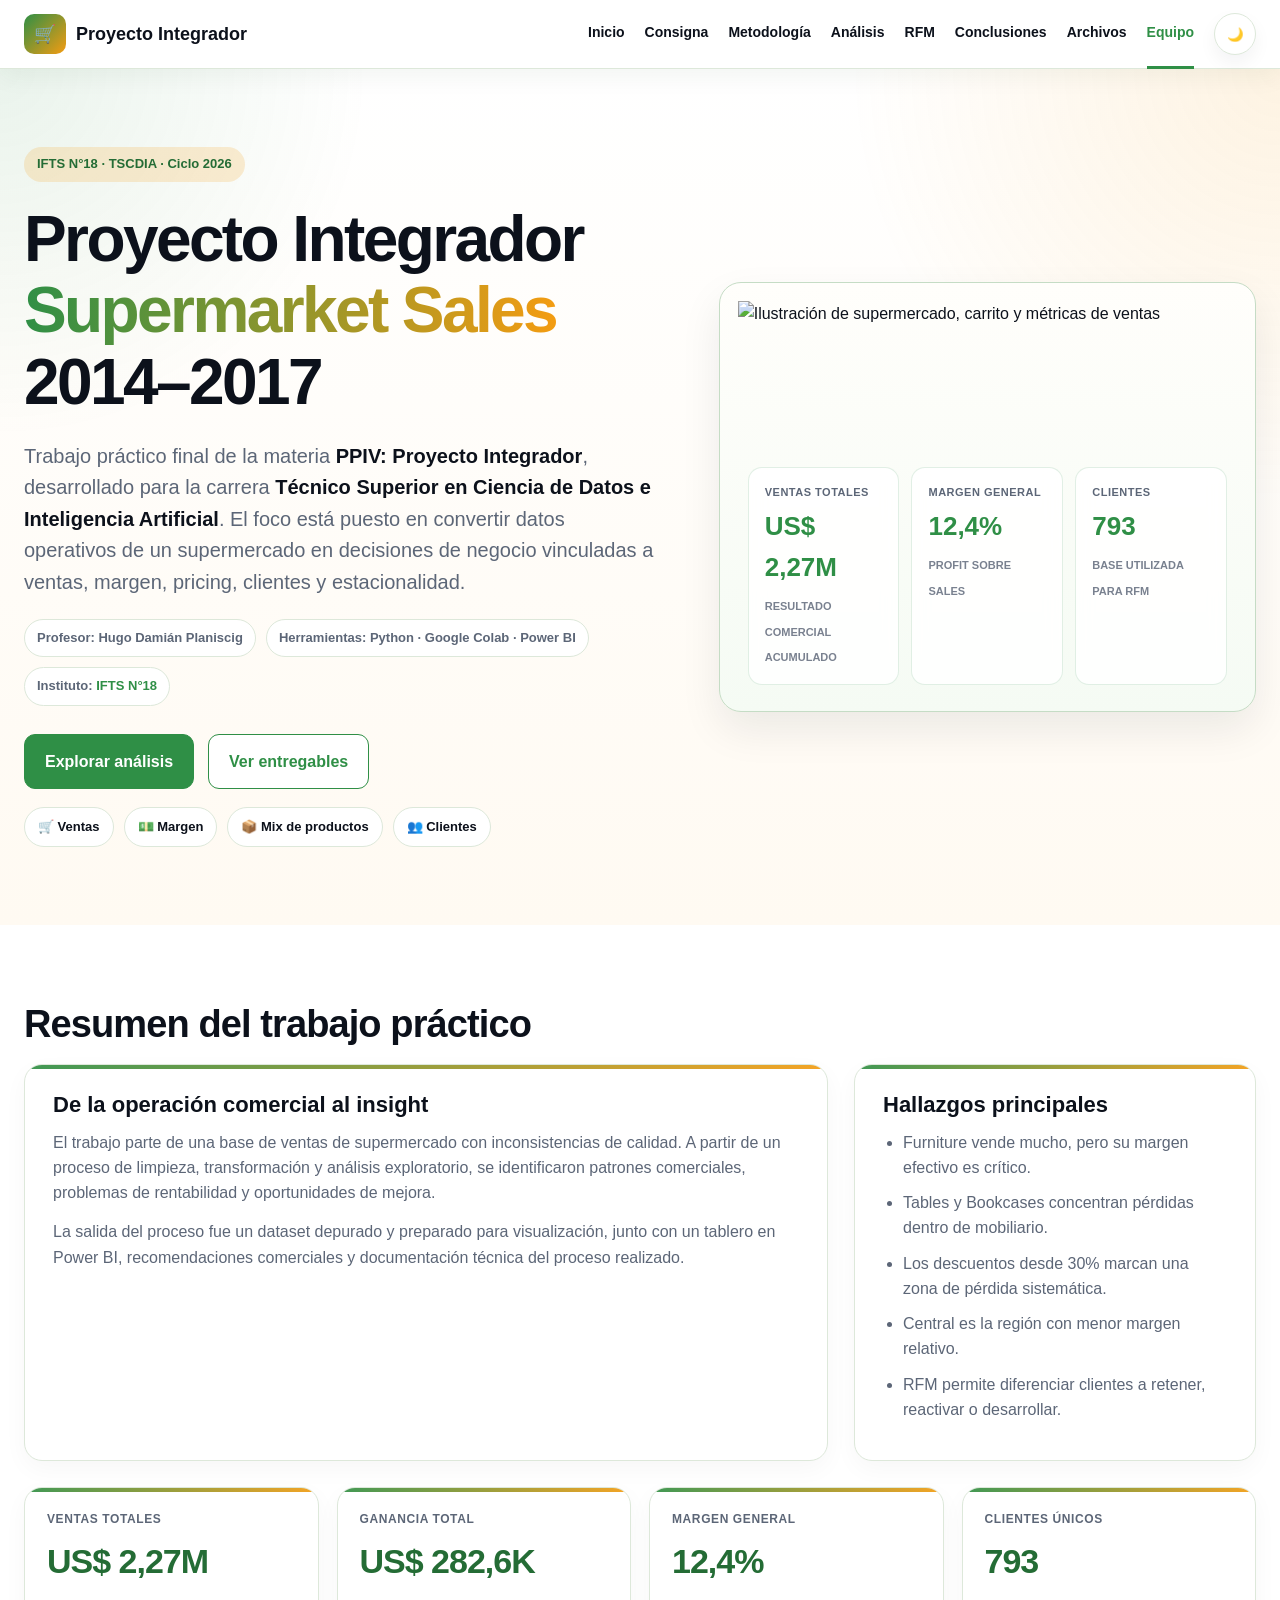
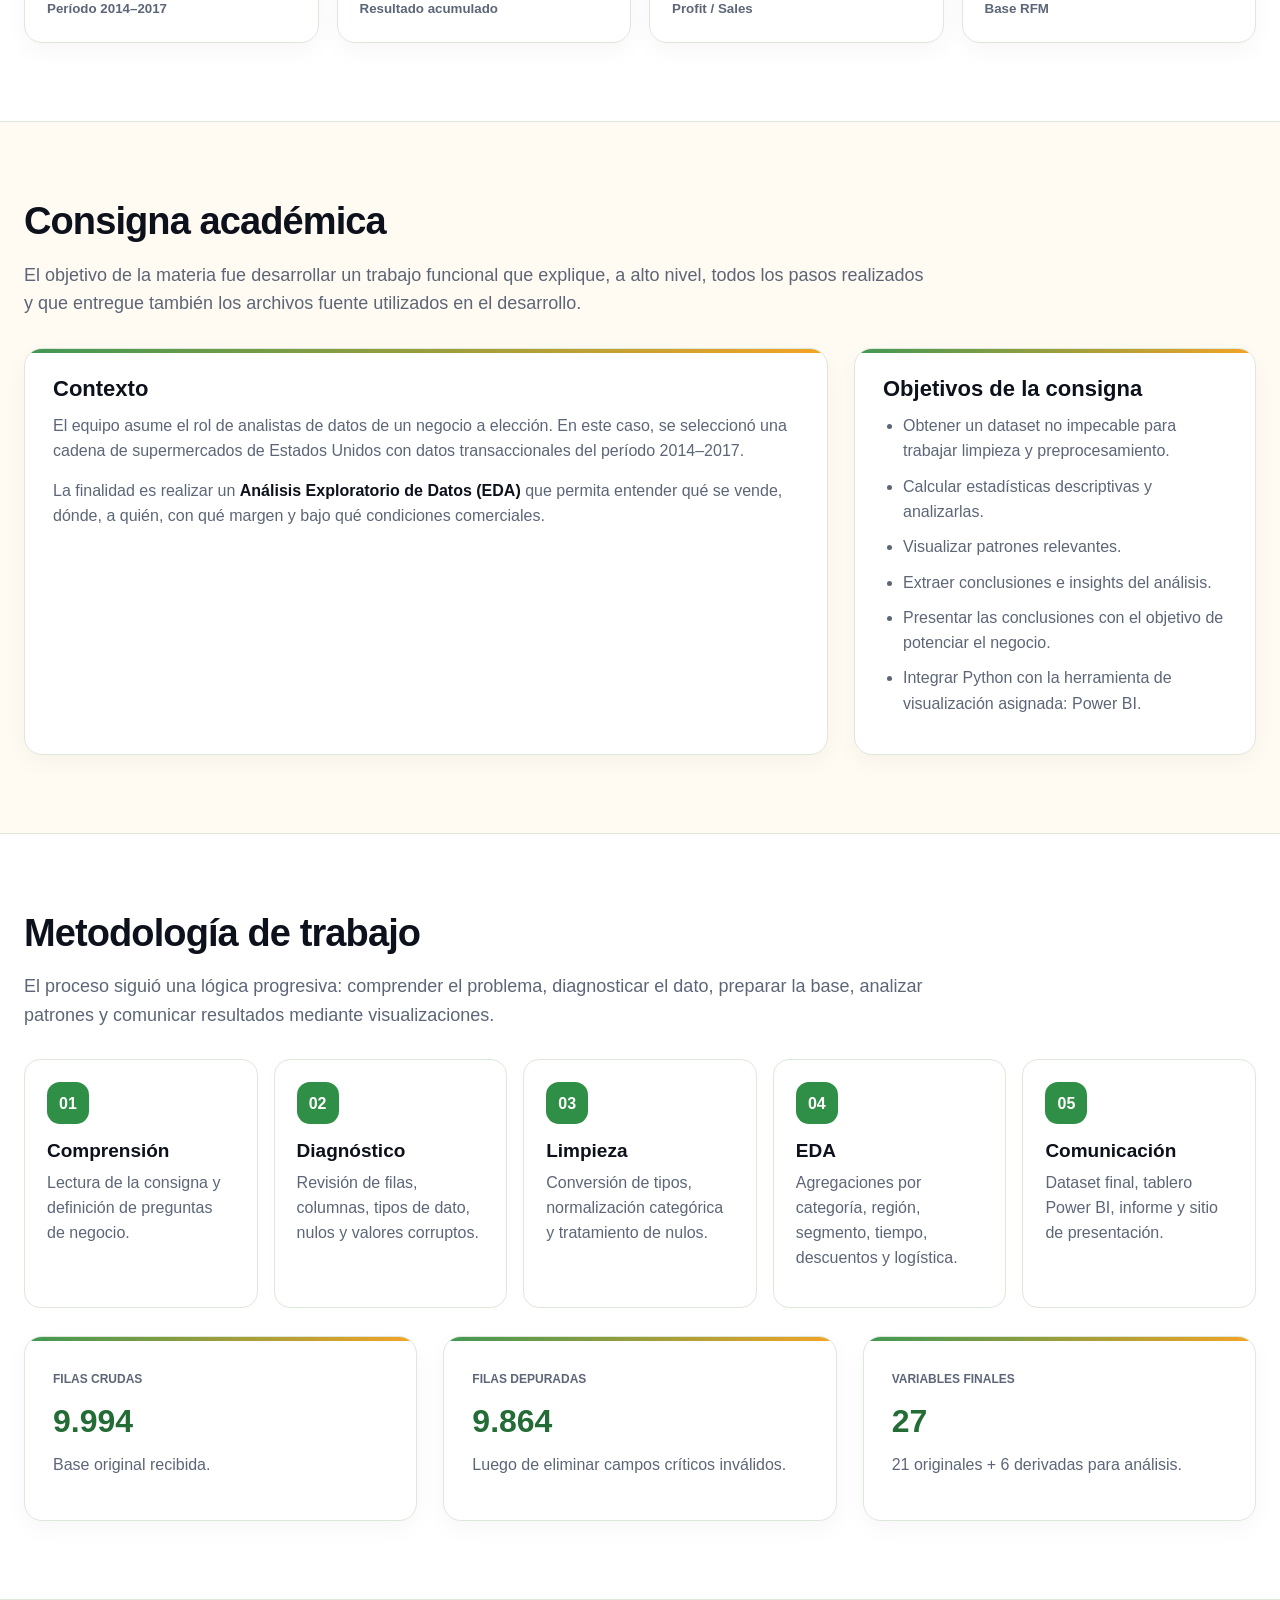
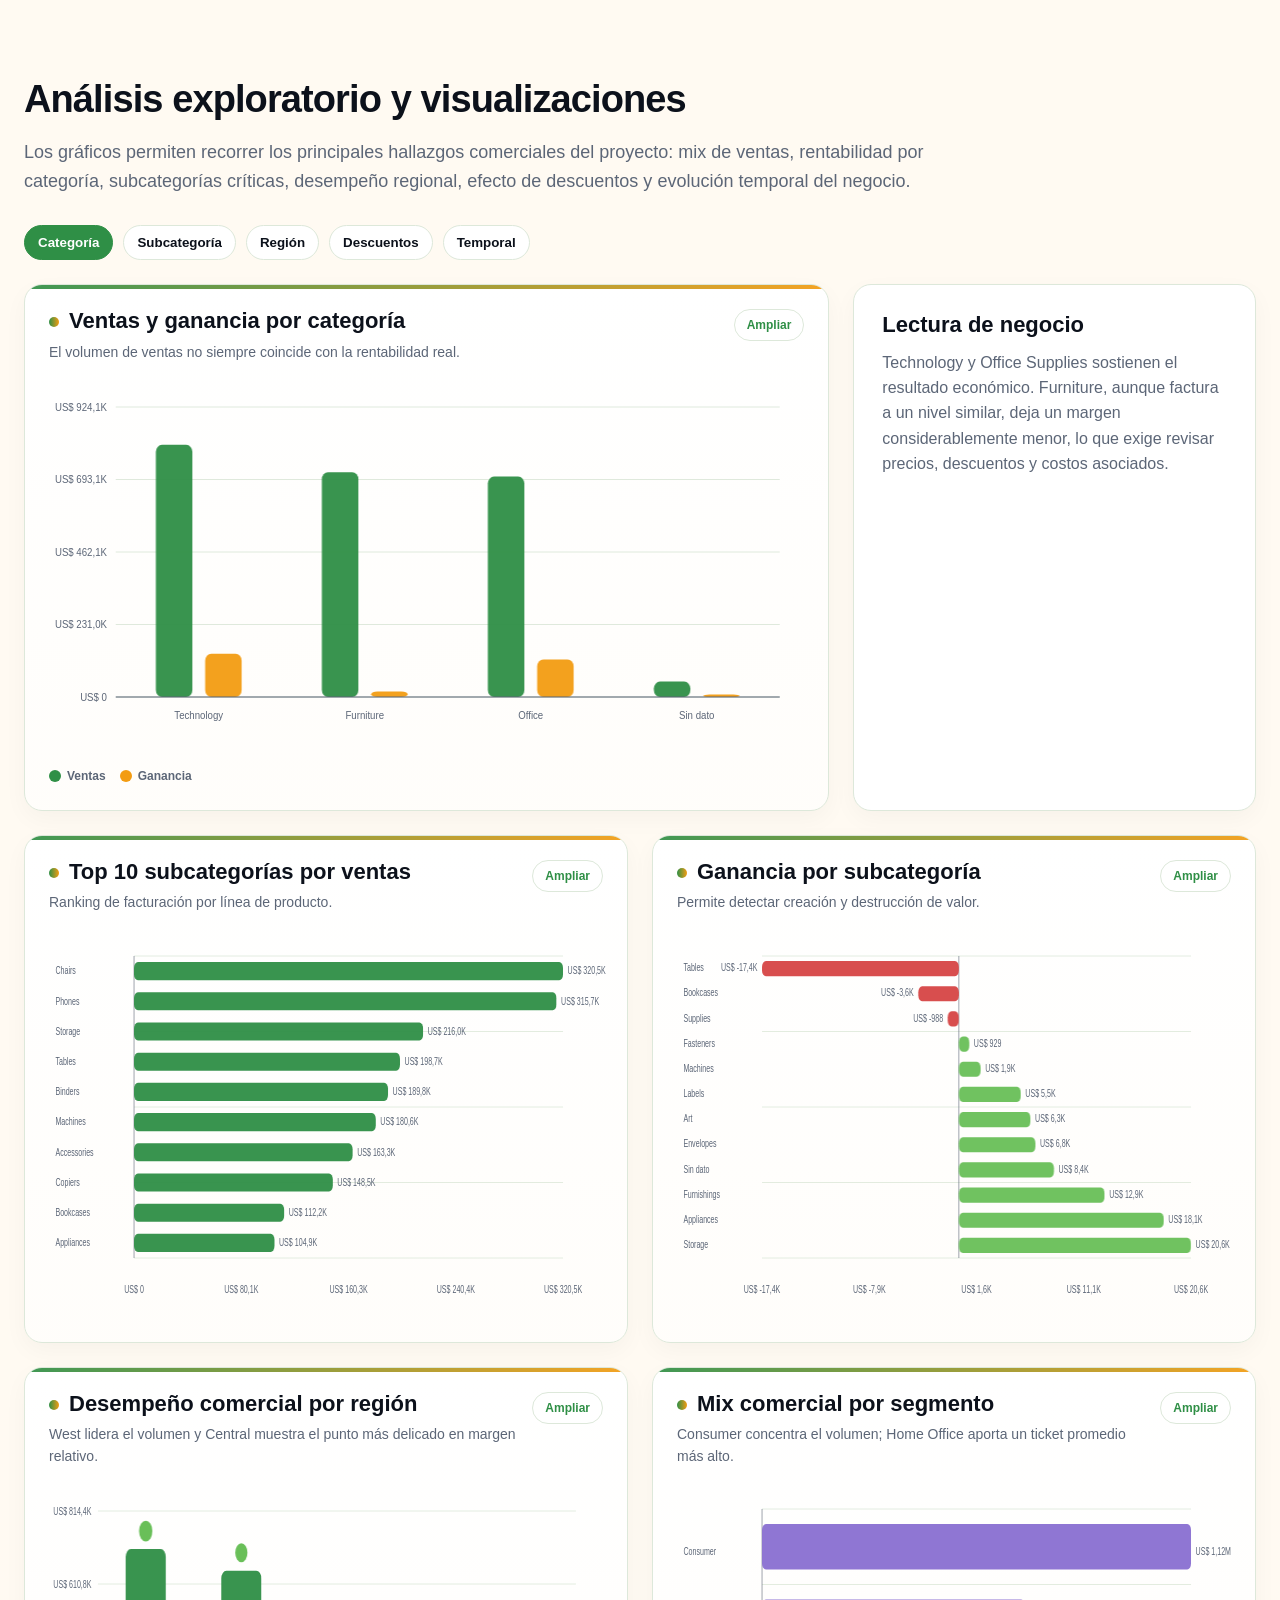
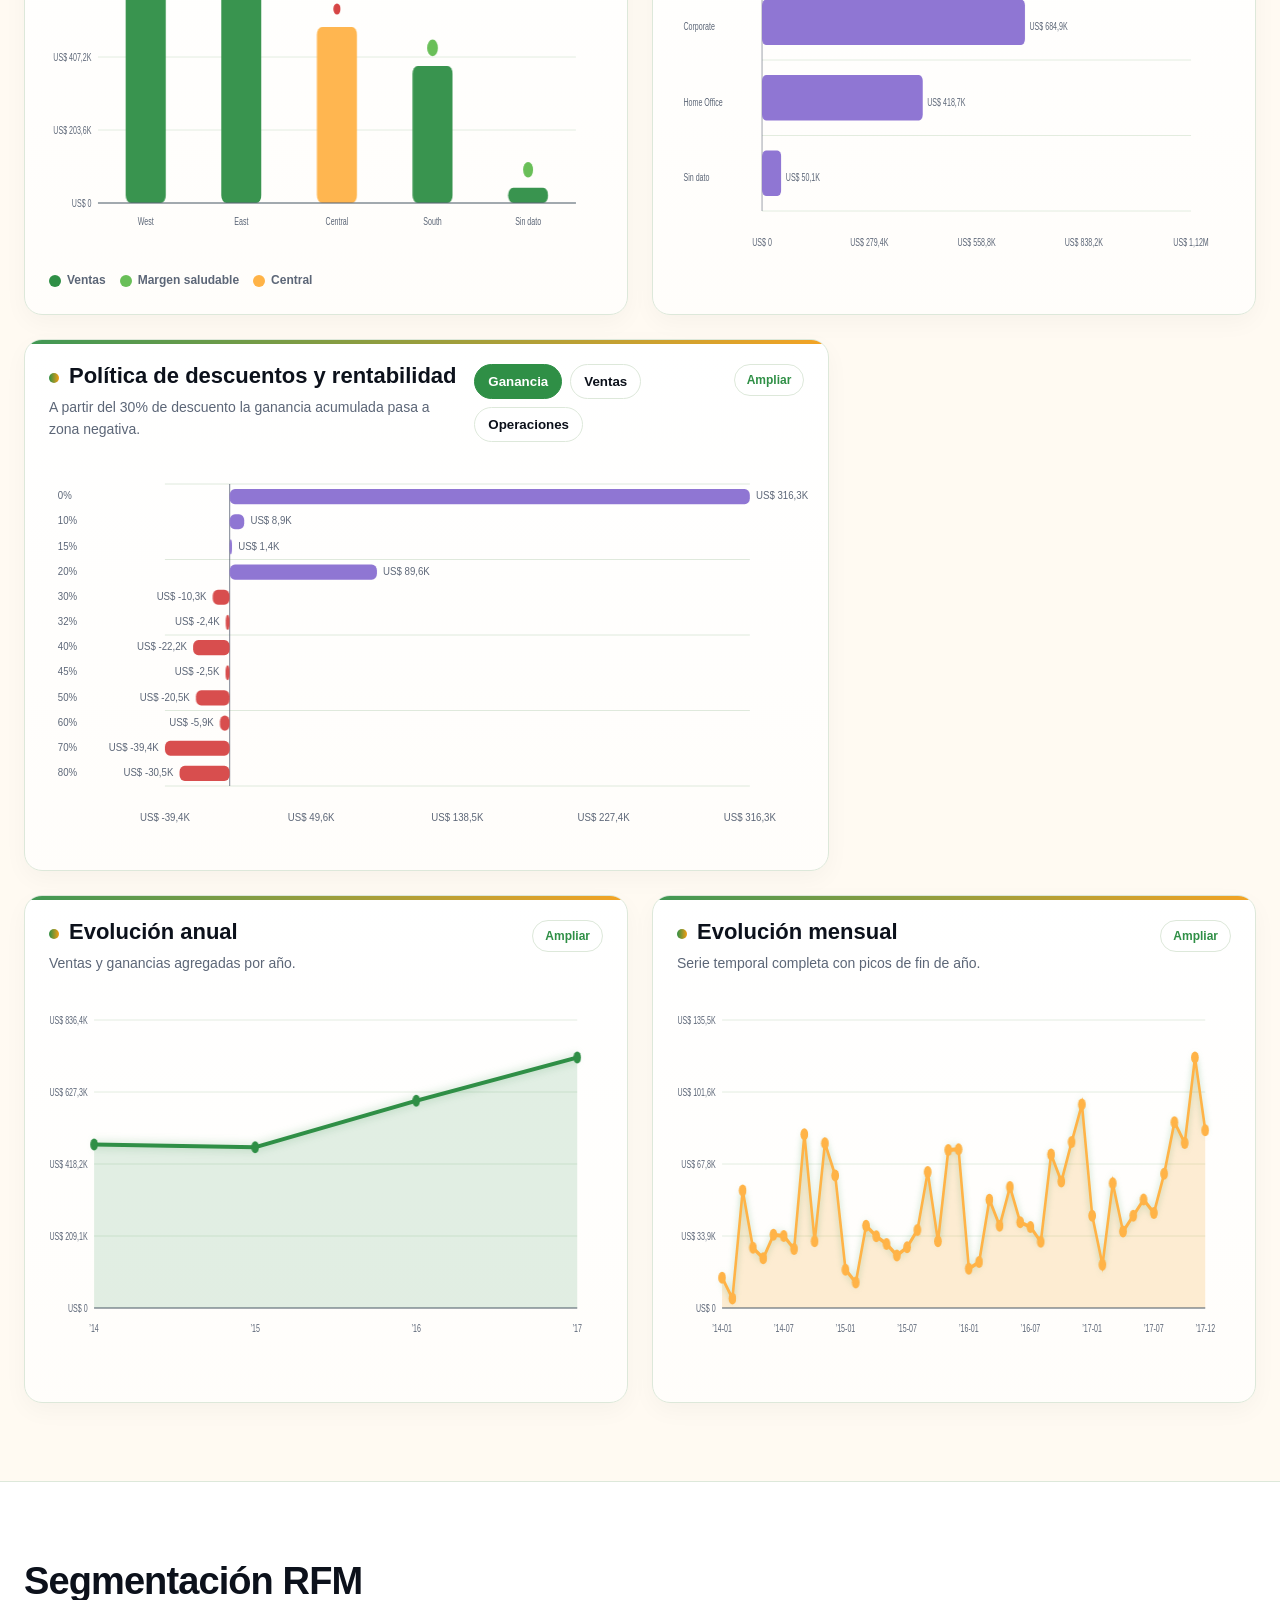
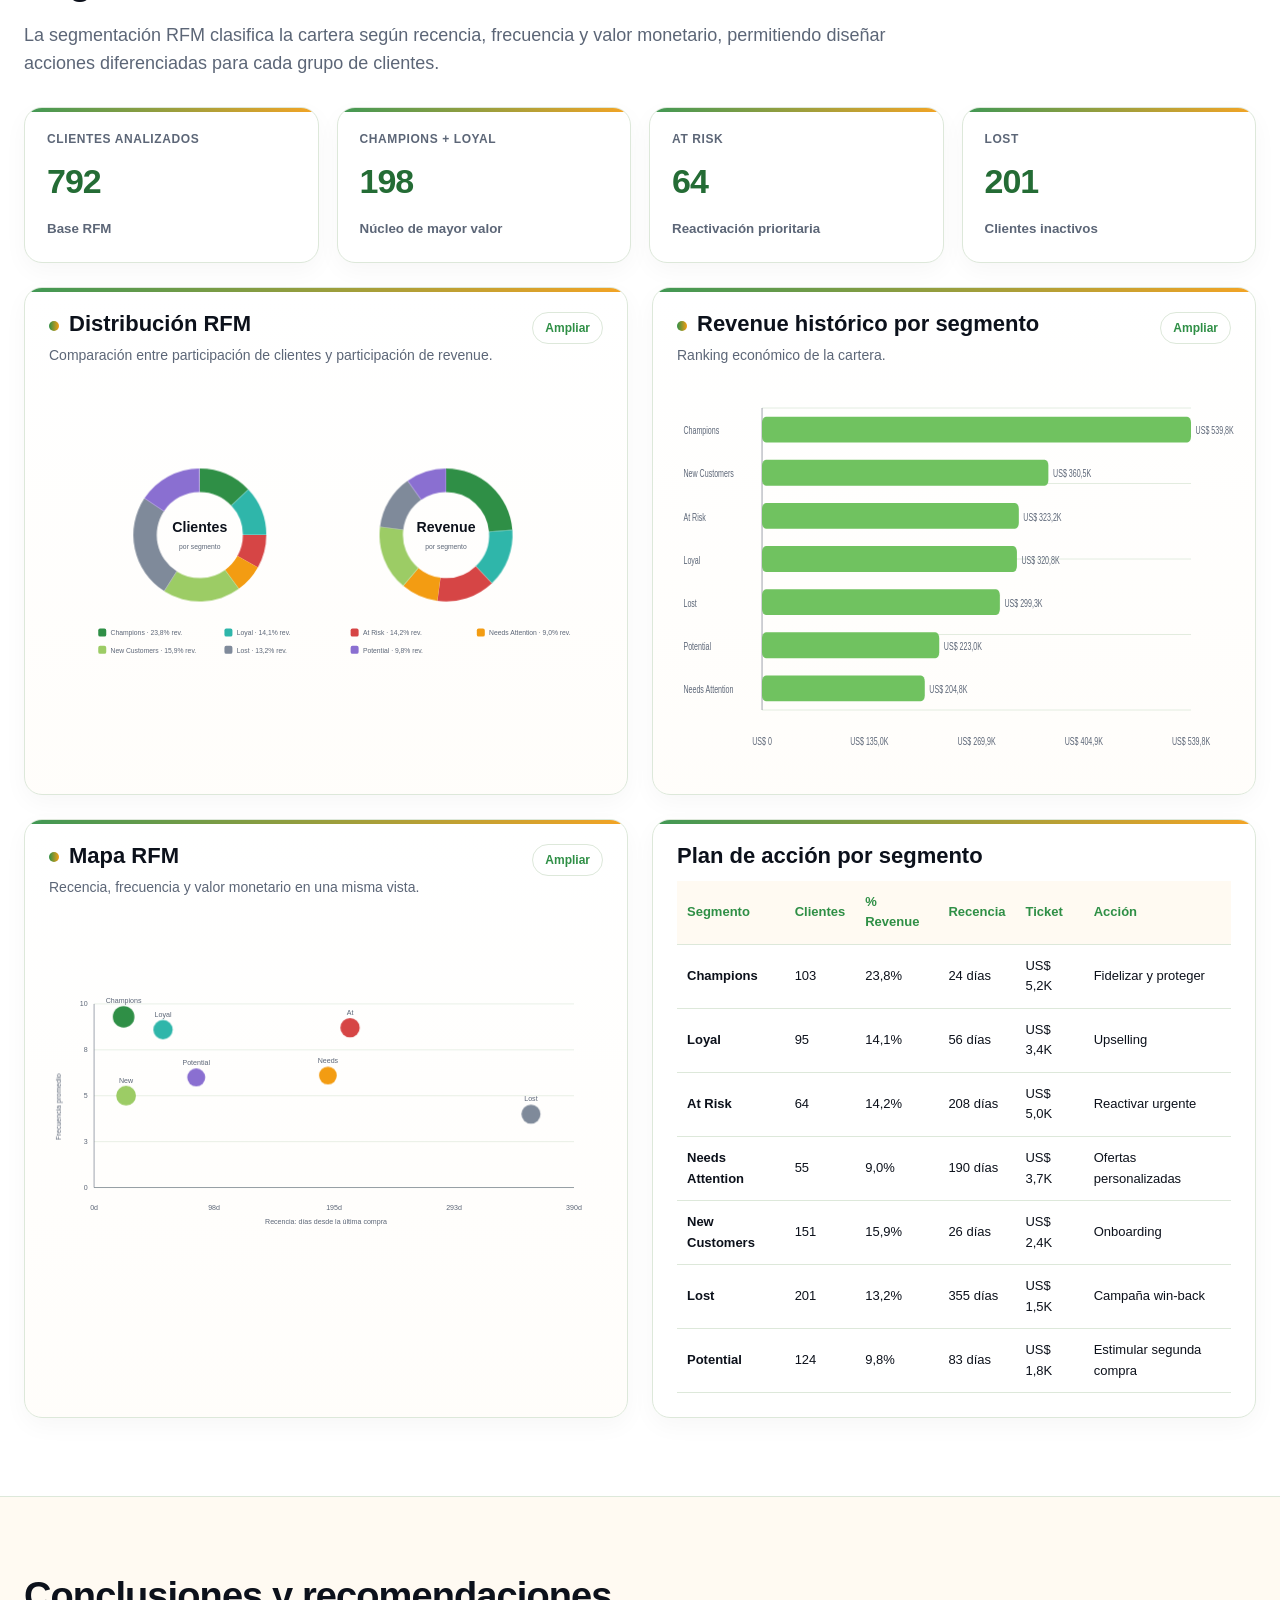
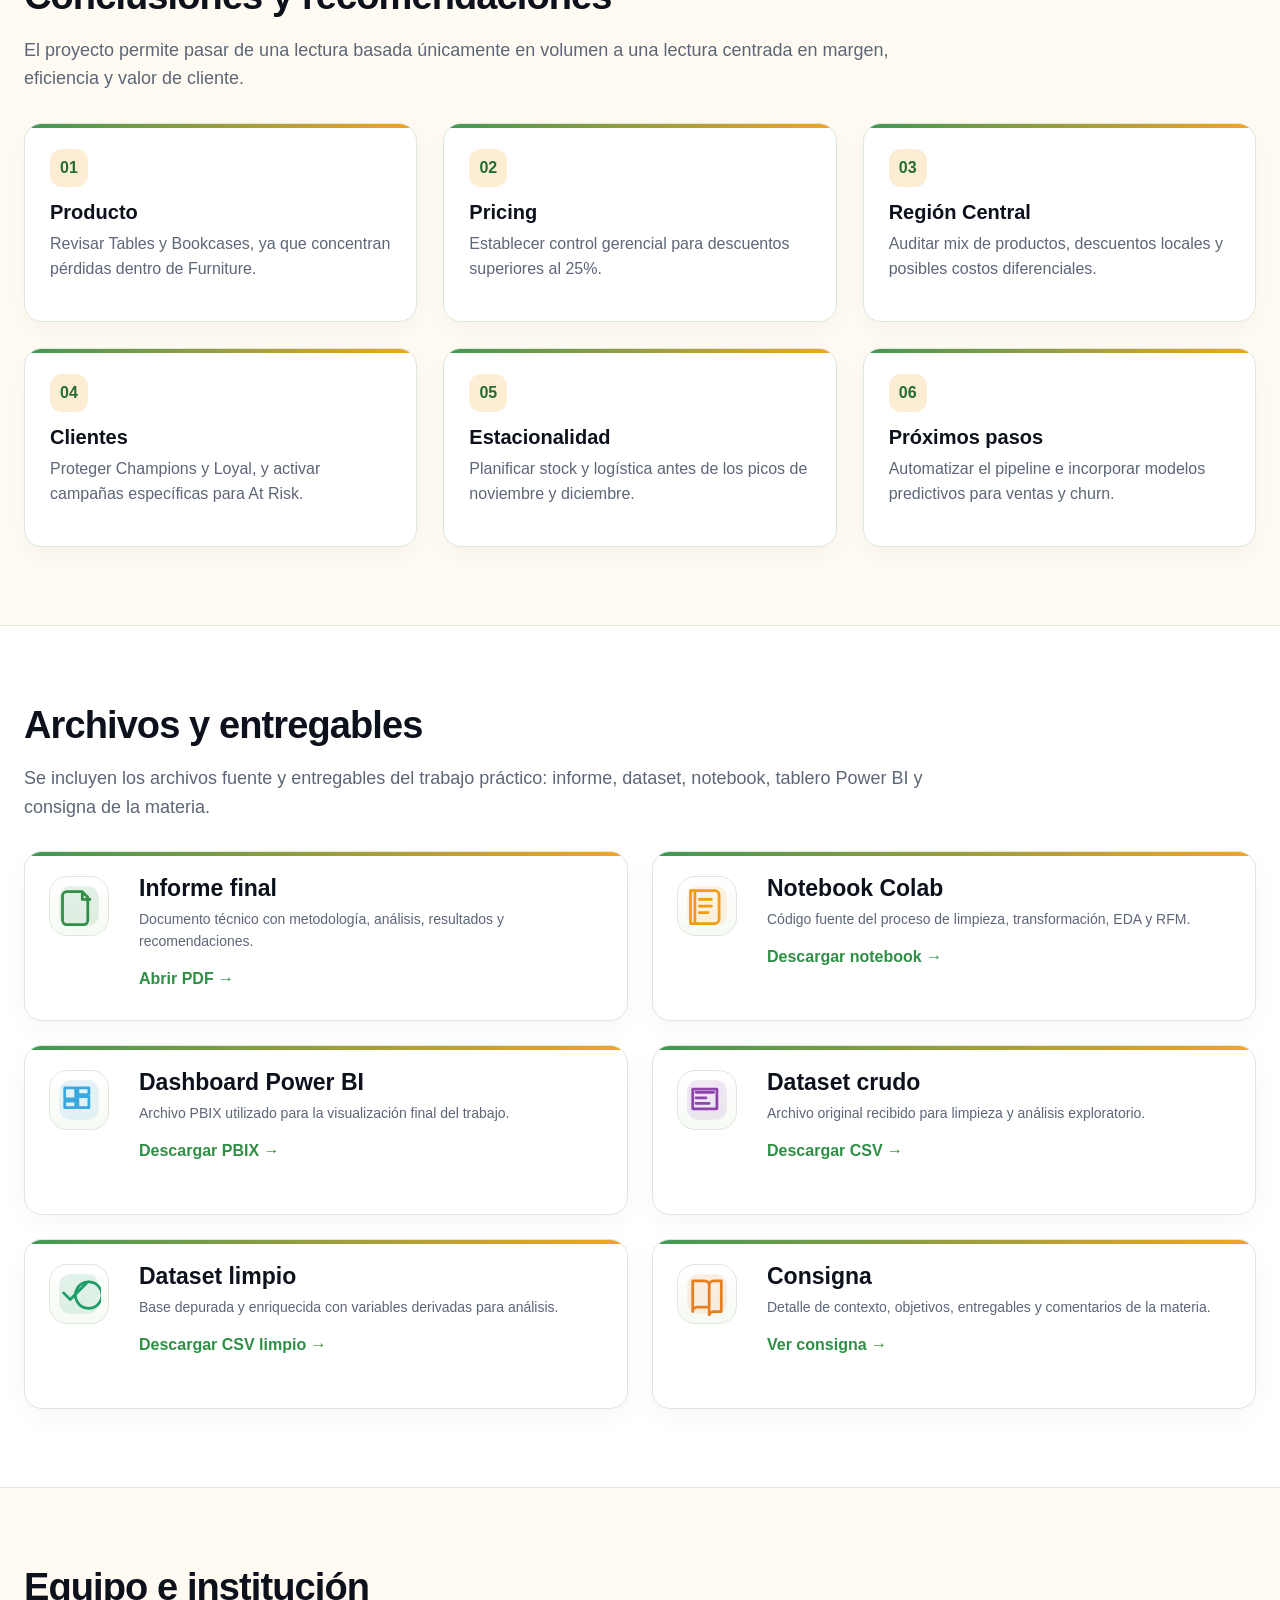
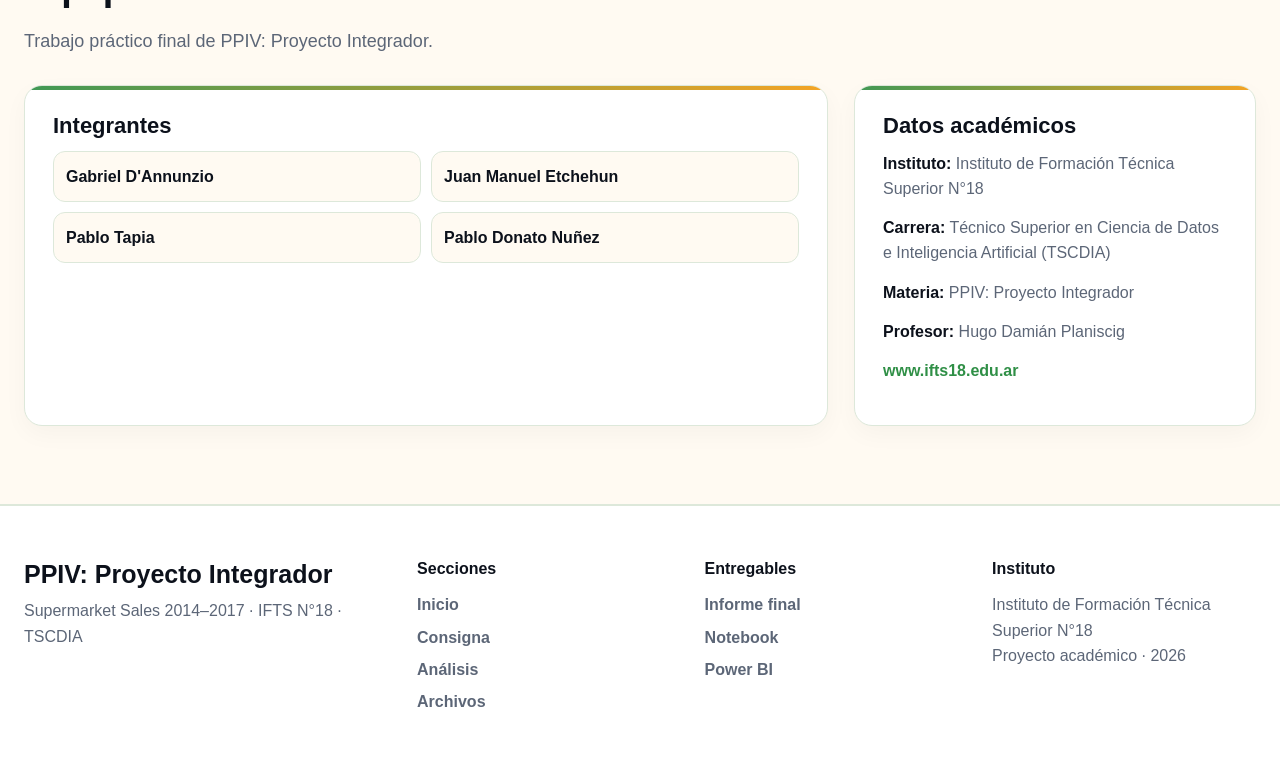
==== commit b917304b: "v5 style" ====
--- a/index.html
+++ b/index.html
@@ -3,15 +3,15 @@
 <head>
   <meta charset="utf-8" />
   <meta name="viewport" content="width=device-width, initial-scale=1" />
-  <title>PPIV · Proyecto Integrador · Supermarket Sales</title>
+  <title>PPIV · Proyecto Integrador · Supermarket Sales · Business Style v5</title>
   <meta name="description" content="Trabajo práctico final de PPIV: Proyecto Integrador - IFTS N°18 - Supermarket Sales 2014-2017." />
-  <link rel="stylesheet" href="assets/css/styles.css" />
+  <link rel="stylesheet" href="assets/css/styles.css?v=5" />
 </head>
 <body>
   <header class="topbar">
     <nav class="nav">
       <a class="brand" href="#inicio">
-        <span class="brand-mark">PPIV</span>
+        <span class="brand-mark">🛒</span>
         <span>Proyecto Integrador</span>
       </a>
       <button id="mobileMenu" class="mobile-menu" type="button" aria-label="Abrir menú">Menú</button>
@@ -40,7 +40,7 @@
           <p>
             Trabajo práctico final de la materia <strong>PPIV: Proyecto Integrador</strong>,
             desarrollado para la carrera <strong>Técnico Superior en Ciencia de Datos e Inteligencia Artificial</strong>.
-            El proyecto transforma un dataset crudo de ventas en información accionable para la toma de decisiones.
+            El foco está puesto en convertir datos operativos de un supermercado en decisiones de negocio vinculadas a ventas, margen, pricing, clientes y estacionalidad.
           </p>
           <div class="meta-list">
             <span>Profesor: Hugo Damián Planiscig</span>
@@ -51,14 +51,20 @@
             <a class="btn primary" href="#dashboard">Explorar análisis</a>
             <a class="btn" href="#archivos">Ver entregables</a>
           </div>
+          <div class="business-strip">
+            <span class="business-chip">🛒 Ventas</span>
+            <span class="business-chip">💵 Margen</span>
+            <span class="business-chip">📦 Mix de productos</span>
+            <span class="business-chip">👥 Clientes</span>
+          </div>
         </div>
         <div class="hero-panel reveal">
-          <div class="hero-card">
-            <div class="mesh-line"></div>
-            <div class="hero-stats">
-              <div><b data-count="9994">0</b><span>filas crudas</span></div>
-              <div><b data-count="9864">0</b><span>filas limpias</span></div>
-              <div><b data-count="793">0</b><span>clientes</span></div>
+          <div class="hero-card business-hero">
+            <img class="hero-illustration" src="assets/img/hero-supermarket.svg" alt="Ilustración de supermercado, carrito y métricas de ventas" />
+            <div class="hero-stats business-stats">
+              <div><small>Ventas totales</small><b data-money="2271360.91">US$ 0</b><span>resultado comercial acumulado</span></div>
+              <div><small>Margen general</small><b data-percent="12.44">0%</b><span>profit sobre sales</span></div>
+              <div><small>Clientes</small><b data-count="793">0</b><span>base utilizada para RFM</span></div>
             </div>
           </div>
         </div>
@@ -70,7 +76,7 @@
         <h2>Resumen del trabajo práctico</h2>
         <div class="grid two">
           <article class="card reveal">
-            <h3>Del dato crudo al análisis de negocio</h3>
+            <h3>De la operación comercial al insight</h3>
             <p>
               El trabajo parte de una base de ventas de supermercado con inconsistencias de calidad.
               A partir de un proceso de limpieza, transformación y análisis exploratorio, se identificaron
@@ -78,7 +84,7 @@
             </p>
             <p>
               La salida del proceso fue un dataset depurado y preparado para visualización, junto con
-              un tablero en Power BI y documentación técnica del proceso realizado.
+              un tablero en Power BI, recomendaciones comerciales y documentación técnica del proceso realizado.
             </p>
           </article>
           <article class="card reveal">
@@ -184,8 +190,8 @@
         <div class="section-head">
           <h2>Análisis exploratorio y visualizaciones</h2>
           <p>
-            Los gráficos permiten recorrer los principales hallazgos del proyecto: rentabilidad por categoría,
-            subcategorías críticas, desempeño regional, efecto de descuentos y evolución temporal.
+            Los gráficos permiten recorrer los principales hallazgos comerciales del proyecto: mix de ventas, rentabilidad por categoría,
+            subcategorías críticas, desempeño regional, efecto de descuentos y evolución temporal del negocio.
           </p>
         </div>
 
@@ -232,12 +238,12 @@
 
         <div id="region" class="chart-group split">
           <article class="chart-card reveal">
-            <div class="chart-head"><div><h3>Ventas por región</h3><p>West lidera el volumen y Central muestra bajo margen relativo.</p></div><button class="chart-open" data-chart="regionChart">Ampliar</button></div>
+            <div class="chart-head"><div><h3>Desempeño comercial por región</h3><p>West lidera el volumen y Central muestra el punto más delicado en margen relativo.</p></div><button class="chart-open" data-chart="regionChart">Ampliar</button></div>
             <div id="regionChart" class="chart"></div>
             <div id="regionLegend" class="legend"></div>
           </article>
           <article class="chart-card reveal">
-            <div class="chart-head"><div><h3>Ventas por segmento</h3><p>Consumer concentra el volumen; Home Office tiene mayor ticket por línea.</p></div><button class="chart-open" data-chart="segmentChart">Ampliar</button></div>
+            <div class="chart-head"><div><h3>Mix comercial por segmento</h3><p>Consumer concentra el volumen; Home Office aporta un ticket promedio más alto.</p></div><button class="chart-open" data-chart="segmentChart">Ampliar</button></div>
             <div id="segmentChart" class="chart"></div>
           </article>
         </div>
@@ -246,7 +252,7 @@
           <article class="chart-card reveal">
             <div class="chart-head">
               <div>
-                <h3>Impacto de los descuentos en la rentabilidad</h3>
+                <h3>Política de descuentos y rentabilidad</h3>
                 <p>A partir del 30% de descuento la ganancia acumulada pasa a zona negativa.</p>
               </div>
               <div class="mini-controls">
@@ -343,12 +349,12 @@
           </p>
         </div>
         <div class="file-grid">
-          <article class="file-card reveal"><div class="file-icon">📄</div><div><h3>Informe final</h3><p>Documento técnico con metodología, análisis, resultados y recomendaciones.</p><a href="docs/informe-final-supermarket-sales.pdf" target="_blank">Abrir PDF →</a></div></article>
-          <article class="file-card reveal"><div class="file-icon">💻</div><div><h3>Notebook Colab</h3><p>Código fuente del proceso de limpieza, transformación, EDA y RFM.</p><a href="notebooks/notebook-proyecto-integrador.ipynb" target="_blank">Descargar notebook →</a></div></article>
-          <article class="file-card reveal"><div class="file-icon">📊</div><div><h3>Dashboard Power BI</h3><p>Archivo PBIX utilizado para la visualización final del trabajo.</p><a href="powerbi/dashboard-powerbi.pbix" target="_blank">Descargar PBIX →</a></div></article>
-          <article class="file-card reveal"><div class="file-icon">🧾</div><div><h3>Dataset crudo</h3><p>Archivo original recibido para limpieza y análisis exploratorio.</p><a href="data/df_sales_crudo.csv" target="_blank">Descargar CSV →</a></div></article>
-          <article class="file-card reveal"><div class="file-icon">✅</div><div><h3>Dataset limpio</h3><p>Base depurada y enriquecida con variables derivadas para análisis.</p><a href="data/df_sales_limpio_para_powerbi.csv" target="_blank">Descargar CSV limpio →</a></div></article>
-          <article class="file-card reveal"><div class="file-icon">📚</div><div><h3>Consigna</h3><p>Detalle de contexto, objetivos, entregables y comentarios de la materia.</p><a href="docs/consigna-ppiv-proyecto-integrador.md" target="_blank">Ver consigna →</a></div></article>
+          <article class="file-card reveal"><div class="file-icon"><img src="assets/img/icon-report.svg" alt="Informe"></div><div><h3>Informe final</h3><p>Documento técnico con metodología, análisis, resultados y recomendaciones.</p><a href="docs/informe-final-supermarket-sales.pdf" target="_blank">Abrir PDF →</a></div></article>
+          <article class="file-card reveal"><div class="file-icon"><img src="assets/img/icon-notebook.svg" alt="Notebook"></div><div><h3>Notebook Colab</h3><p>Código fuente del proceso de limpieza, transformación, EDA y RFM.</p><a href="notebooks/notebook-proyecto-integrador.ipynb" target="_blank">Descargar notebook →</a></div></article>
+          <article class="file-card reveal"><div class="file-icon"><img src="assets/img/icon-dashboard.svg" alt="Power BI"></div><div><h3>Dashboard Power BI</h3><p>Archivo PBIX utilizado para la visualización final del trabajo.</p><a href="powerbi/dashboard-powerbi.pbix" target="_blank">Descargar PBIX →</a></div></article>
+          <article class="file-card reveal"><div class="file-icon"><img src="assets/img/icon-rawdata.svg" alt="Dataset crudo"></div><div><h3>Dataset crudo</h3><p>Archivo original recibido para limpieza y análisis exploratorio.</p><a href="data/df_sales_crudo.csv" target="_blank">Descargar CSV →</a></div></article>
+          <article class="file-card reveal"><div class="file-icon"><img src="assets/img/icon-clean.svg" alt="Dataset limpio"></div><div><h3>Dataset limpio</h3><p>Base depurada y enriquecida con variables derivadas para análisis.</p><a href="data/df_sales_limpio_para_powerbi.csv" target="_blank">Descargar CSV limpio →</a></div></article>
+          <article class="file-card reveal"><div class="file-icon"><img src="assets/img/icon-book.svg" alt="Consigna"></div><div><h3>Consigna</h3><p>Detalle de contexto, objetivos, entregables y comentarios de la materia.</p><a href="docs/consigna-ppiv-proyecto-integrador.md" target="_blank">Ver consigna →</a></div></article>
         </div>
       </div>
     </section>
@@ -430,8 +436,8 @@
 
   <div id="tooltip" class="tooltip"></div>
 
-  <script src="assets/js/data.js"></script>
-  <script src="assets/js/charts.js"></script>
-  <script src="assets/js/main.js"></script>
+  <script src="assets/js/data.js?v=5"></script>
+  <script src="assets/js/charts.js?v=5"></script>
+  <script src="assets/js/main.js?v=5"></script>
 </body>
 </html>
--- a/assets/css/styles.css
+++ b/assets/css/styles.css
@@ -269,3 +269,229 @@
   .modal-head{flex-direction:column}
   .modal-chart{min-height:390px;height:55vh}
 }
+
+
+/* ==========================================================
+   Animaciones reales de gráficos v4
+   Se ejecutan cuando cada gráfico entra en pantalla o cuando
+   se abre el modal. No corren al cargar la página oculta.
+   ========================================================== */
+
+.chart .bar-y,
+.chart .bar-x,
+.chart .bar-x-neg,
+.chart .point,
+.chart .bubble,
+.chart .slice,
+.modal-chart .bar-y,
+.modal-chart .bar-x,
+.modal-chart .bar-x-neg,
+.modal-chart .point,
+.modal-chart .bubble,
+.modal-chart .slice{
+  animation:none;
+  opacity:0;
+}
+
+.chart .bar-y,
+.modal-chart .bar-y{
+  transform-box:fill-box;
+  transform-origin:center bottom;
+  transform:scaleY(0);
+}
+
+.chart .bar-x,
+.modal-chart .bar-x{
+  transform-box:fill-box;
+  transform-origin:left center;
+  transform:scaleX(0);
+}
+
+.chart .bar-x-neg,
+.modal-chart .bar-x-neg{
+  transform-box:fill-box;
+  transform-origin:right center;
+  transform:scaleX(0);
+}
+
+.chart .point,
+.chart .bubble,
+.modal-chart .point,
+.modal-chart .bubble{
+  transform-box:fill-box;
+  transform-origin:center;
+  transform:scale(.35);
+}
+
+.chart .slice,
+.modal-chart .slice{
+  transform-box:fill-box;
+  transform-origin:center;
+  transform:scale(.92);
+}
+
+.chart.animate .bar-y,
+.modal-chart.animate .bar-y{
+  animation:chartBarYLoad 1.15s cubic-bezier(.2,.85,.2,1) both;
+}
+
+.chart.animate .bar-x,
+.chart.animate .bar-x-neg,
+.modal-chart.animate .bar-x,
+.modal-chart.animate .bar-x-neg{
+  animation:chartBarXLoad 1.15s cubic-bezier(.2,.85,.2,1) both;
+}
+
+.chart.animate .point,
+.chart.animate .bubble,
+.modal-chart.animate .point,
+.modal-chart.animate .bubble{
+  animation:chartPointPop .8s cubic-bezier(.2,.85,.22,1.25) both;
+}
+
+.chart.animate .slice,
+.modal-chart.animate .slice{
+  animation:chartSliceIn 1s cubic-bezier(.2,.85,.2,1) both;
+}
+
+.chart.animate .line-path,
+.modal-chart.animate .line-path{
+  opacity:1;
+}
+
+@keyframes chartBarYLoad{
+  0%{transform:scaleY(0);opacity:.15}
+  70%{opacity:1}
+  100%{transform:scaleY(1);opacity:.95}
+}
+
+@keyframes chartBarXLoad{
+  0%{transform:scaleX(0);opacity:.15}
+  70%{opacity:1}
+  100%{transform:scaleX(1);opacity:.95}
+}
+
+@keyframes chartPointPop{
+  0%{transform:scale(.35);opacity:0}
+  70%{transform:scale(1.14);opacity:1}
+  100%{transform:scale(1);opacity:1}
+}
+
+@keyframes chartSliceIn{
+  0%{transform:scale(.88);opacity:0}
+  100%{transform:scale(1);opacity:1}
+}
+
+@media (prefers-reduced-motion: reduce){
+  .chart .bar-y,.chart .bar-x,.chart .bar-x-neg,.chart .point,.chart .bubble,.chart .slice,
+  .modal-chart .bar-y,.modal-chart .bar-x,.modal-chart .bar-x-neg,.modal-chart .point,.modal-chart .bubble,.modal-chart .slice{
+    animation:none!important;
+    opacity:1!important;
+    transform:none!important;
+  }
+}
+
+
+/* ==========================================================
+   Business / Supermarket style v5
+   ========================================================== */
+:root{
+  --blue:#2f8f46;
+  --blue-2:#246c35;
+  --cyan:#2fb6aa;
+  --green:#69bf58;
+  --red:#d64545;
+  --amber:#f39c12;
+  --violet:#8a6fd1;
+  --soft:#fffaf2;
+  --line:#dde8da;
+}
+[data-theme="dark"]{
+  --blue:#68d185;
+  --blue-2:#8de1a1;
+  --cyan:#66d7ca;
+  --green:#8be280;
+  --amber:#ffc76d;
+  --soft:#101a14;
+  --line:#2b4130;
+}
+
+.topbar{box-shadow:0 8px 24px rgba(22,54,23,.05)}
+.brand-mark{padding:6px 10px;font-size:18px;background:linear-gradient(135deg,var(--blue),var(--amber));}
+.eyebrow{background:color-mix(in srgb,var(--amber) 18%, transparent);color:var(--blue-2)}
+.hero{background:
+  radial-gradient(circle at top right, rgba(243,156,18,.12), transparent 28%),
+  radial-gradient(circle at top left, rgba(47,143,70,.10), transparent 24%),
+  linear-gradient(180deg,var(--bg),var(--soft));
+}
+.hero-copy h1 span{background:linear-gradient(90deg,var(--blue),var(--amber));-webkit-background-clip:text;background-clip:text;color:transparent}
+.business-strip{display:flex;flex-wrap:wrap;gap:10px;margin-top:18px}
+.business-chip{
+  display:inline-flex;align-items:center;gap:8px;
+  padding:9px 13px;border-radius:999px;font-weight:800;font-size:13px;
+  background:#fff;border:1px solid var(--line);color:var(--ink)
+}
+.business-hero{
+  min-height:430px;
+  background:linear-gradient(180deg,#fffefb,#f5fbf4);
+  border:1px solid color-mix(in srgb,var(--blue) 14%, var(--line));
+}
+[data-theme="dark"] .business-hero{background:linear-gradient(180deg,#162118,#101914)}
+.mesh-line{display:none}
+.hero-illustration{
+  width:100%;height:100%;display:block;object-fit:cover;
+  position:absolute;inset:0;padding:18px 18px 118px 18px
+}
+.business-stats{
+  grid-template-columns:repeat(3,1fr);
+  background:transparent
+}
+.business-stats div{
+  background:rgba(255,255,255,.88);
+  border:1px solid rgba(47,143,70,.14);
+  color:#1f2c20
+}
+[data-theme="dark"] .business-stats div{
+  background:rgba(18,27,19,.88);
+  color:#eef6ef;border-color:rgba(141,225,161,.16)
+}
+.business-stats small{
+  display:block;
+  font-size:11px;
+  text-transform:uppercase;
+  color:var(--muted);
+  font-weight:900;
+  letter-spacing:.5px;
+  margin-bottom:5px
+}
+.business-stats b{font-size:26px;color:var(--blue);margin-bottom:4px}
+.business-stats span{font-size:11px;color:var(--muted);line-height:1.35}
+.card,.chart-card,.file-card,.finding,.kpi,.step{position:relative;overflow:hidden}
+.card:after,.chart-card:after,.file-card:after,.finding:after,.kpi:after{
+  content:"";position:absolute;left:0;right:0;top:0;height:4px;
+  background:linear-gradient(90deg,var(--blue),var(--amber));
+  opacity:.92
+}
+.chart-card{background:linear-gradient(180deg,var(--surface),color-mix(in srgb,var(--soft) 35%, var(--surface)))}
+.kpi b,.metric b{color:var(--blue-2)}
+.file-card{display:grid;grid-template-columns:72px 1fr;gap:18px;padding:24px}
+.file-icon{
+  width:60px;height:60px;border-radius:18px;
+  background:linear-gradient(180deg,#fff,#f6faf4);
+  border:1px solid var(--line);
+  display:grid;place-items:center;align-self:start
+}
+.file-icon img{width:44px;height:44px;display:block}
+.finding span{background:color-mix(in srgb,var(--amber) 18%, transparent);color:var(--blue-2)}
+.chart-head h3:before{
+  content:"";
+  display:inline-block;width:10px;height:10px;border-radius:50%;
+  background:linear-gradient(90deg,var(--blue),var(--amber));
+  margin-right:10px;vertical-align:middle
+}
+.swatch{border-radius:999px}
+.site-footer,.footer-grid{}
+@media (max-width:900px){
+  .hero-illustration{padding-bottom:170px}
+  .business-stats{grid-template-columns:1fr}
+}
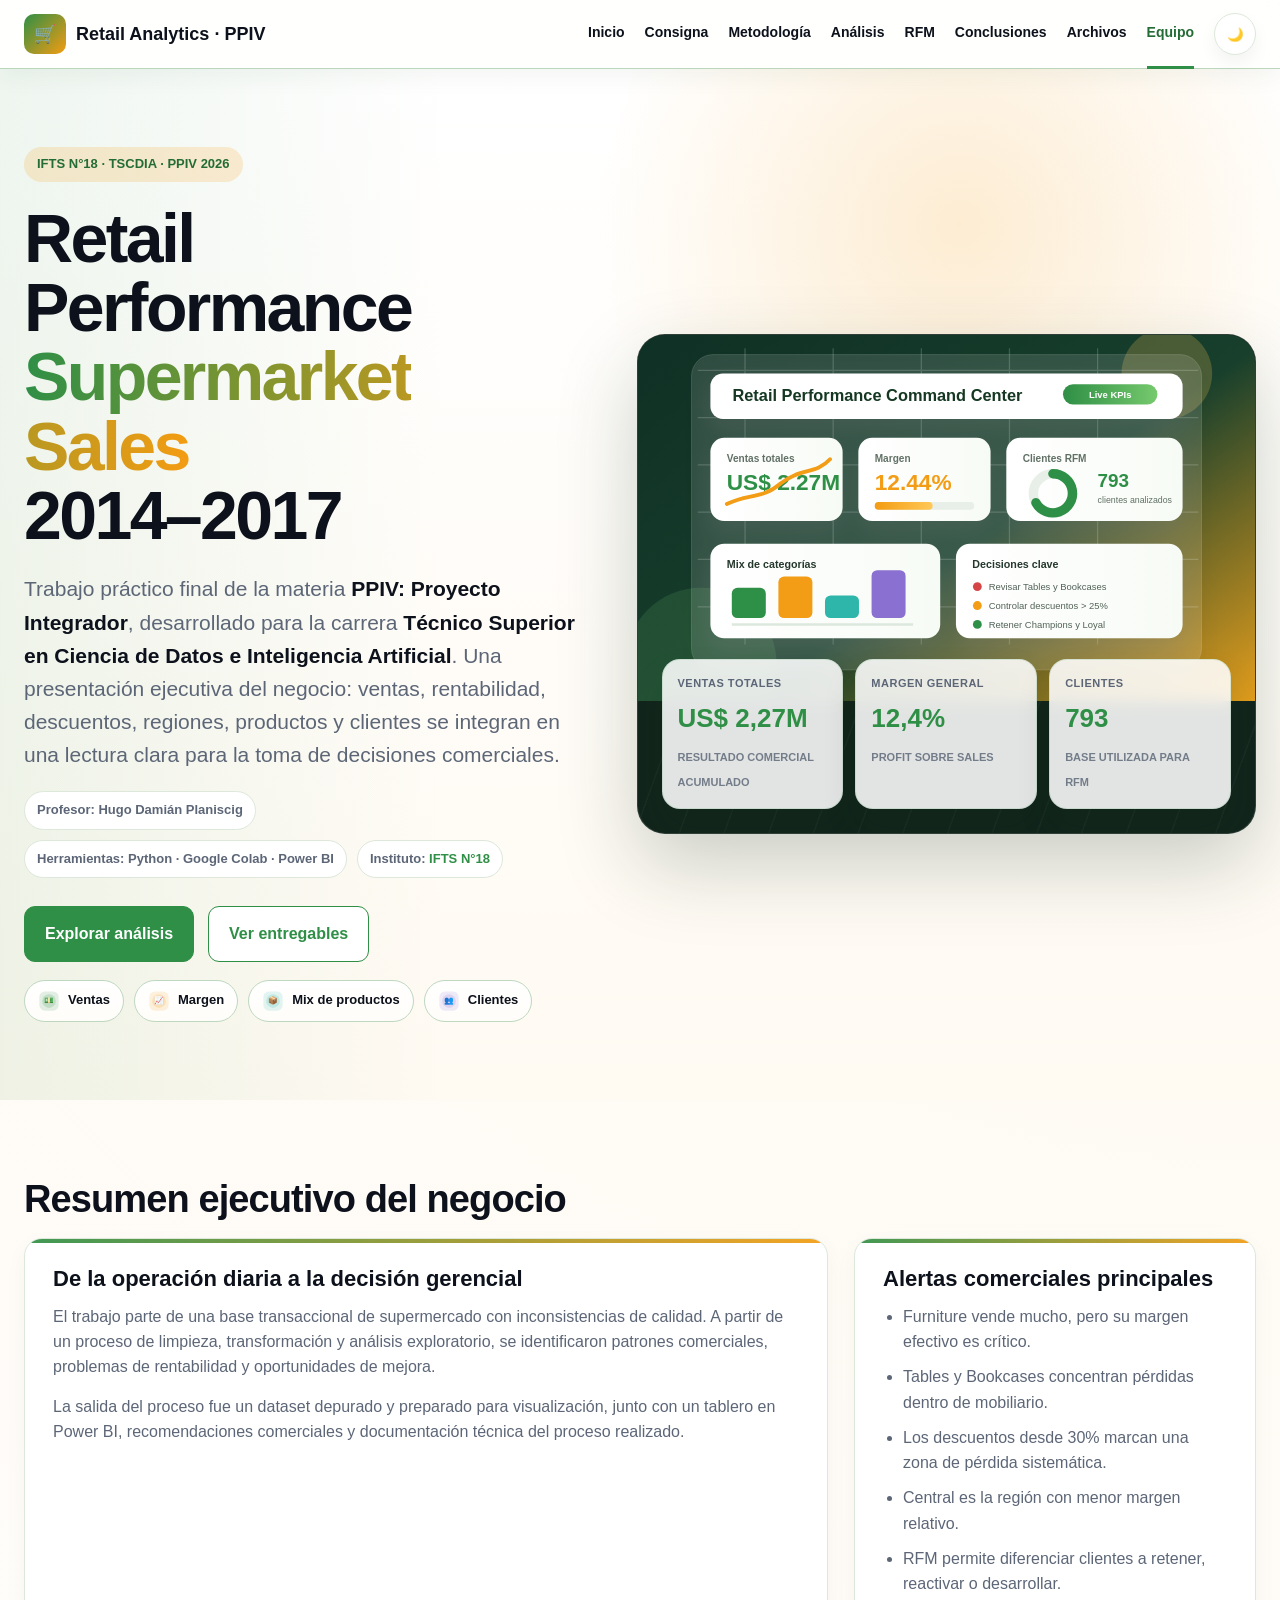
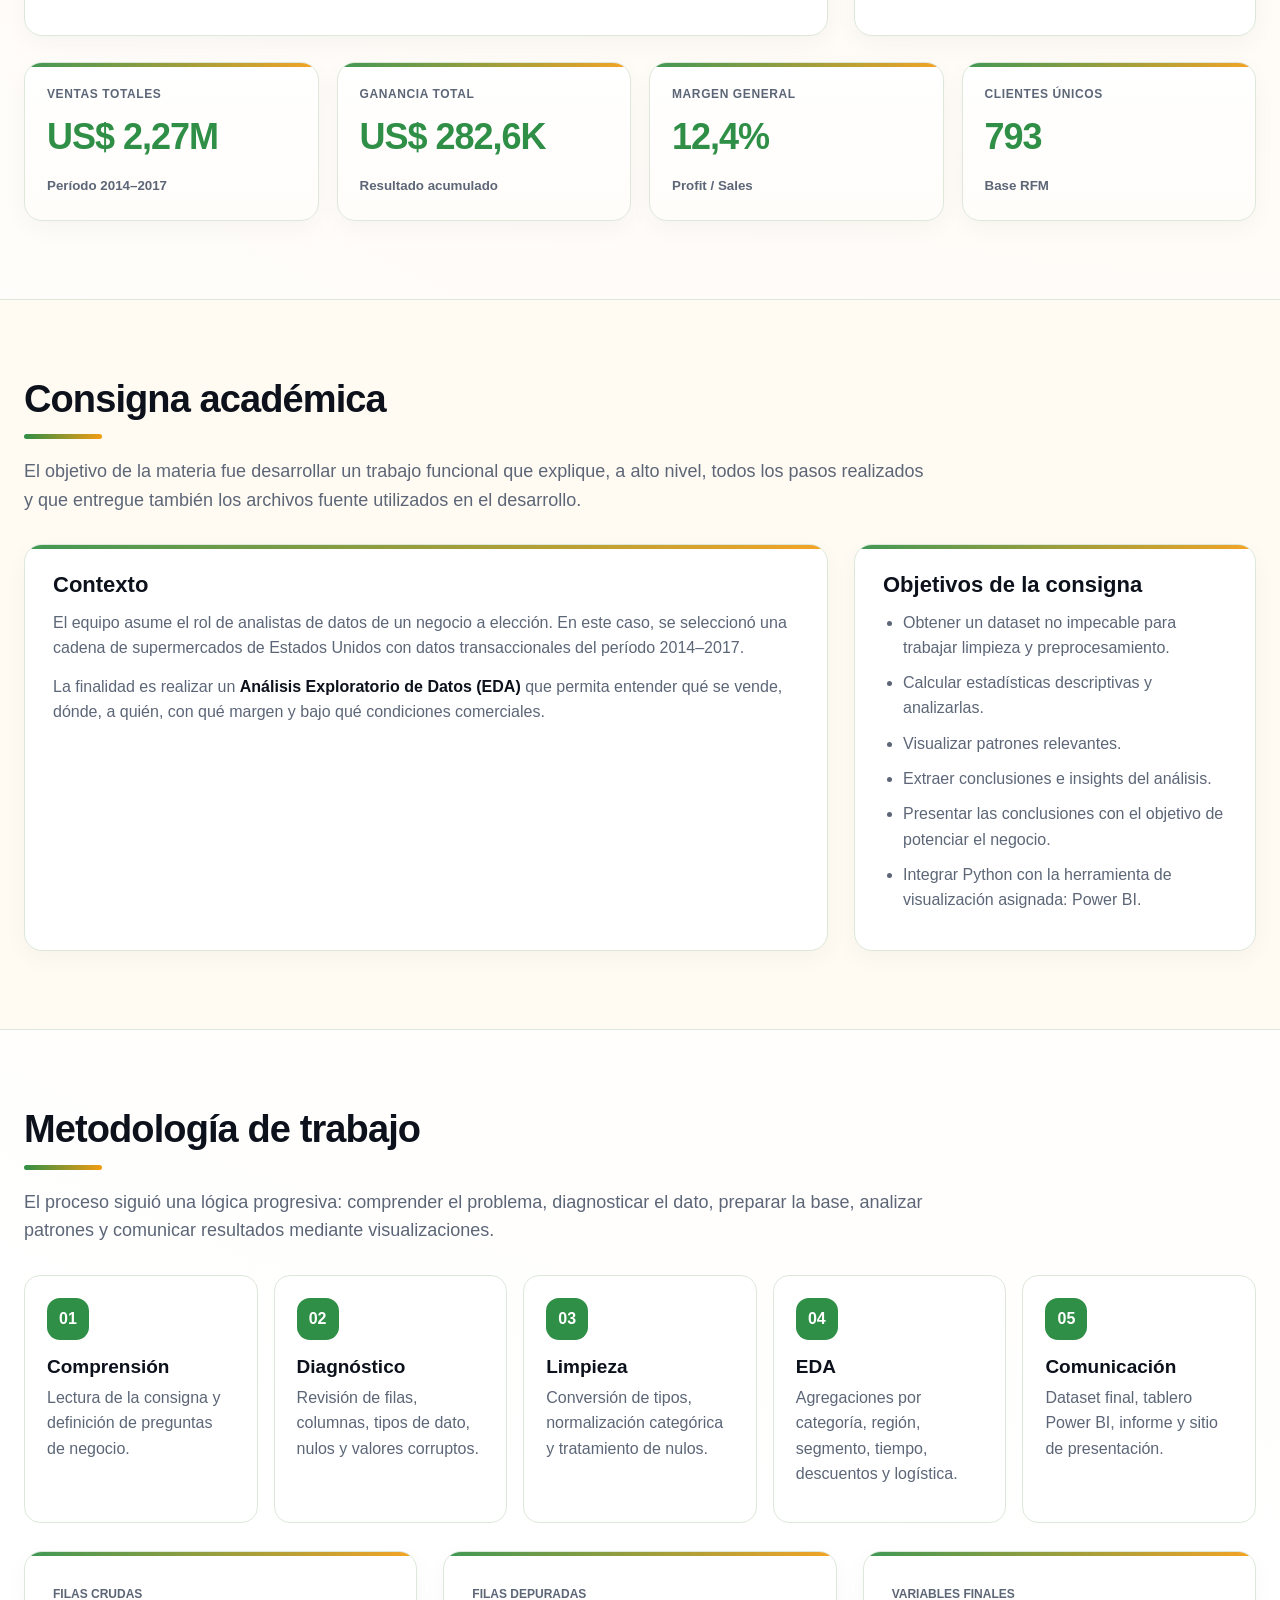
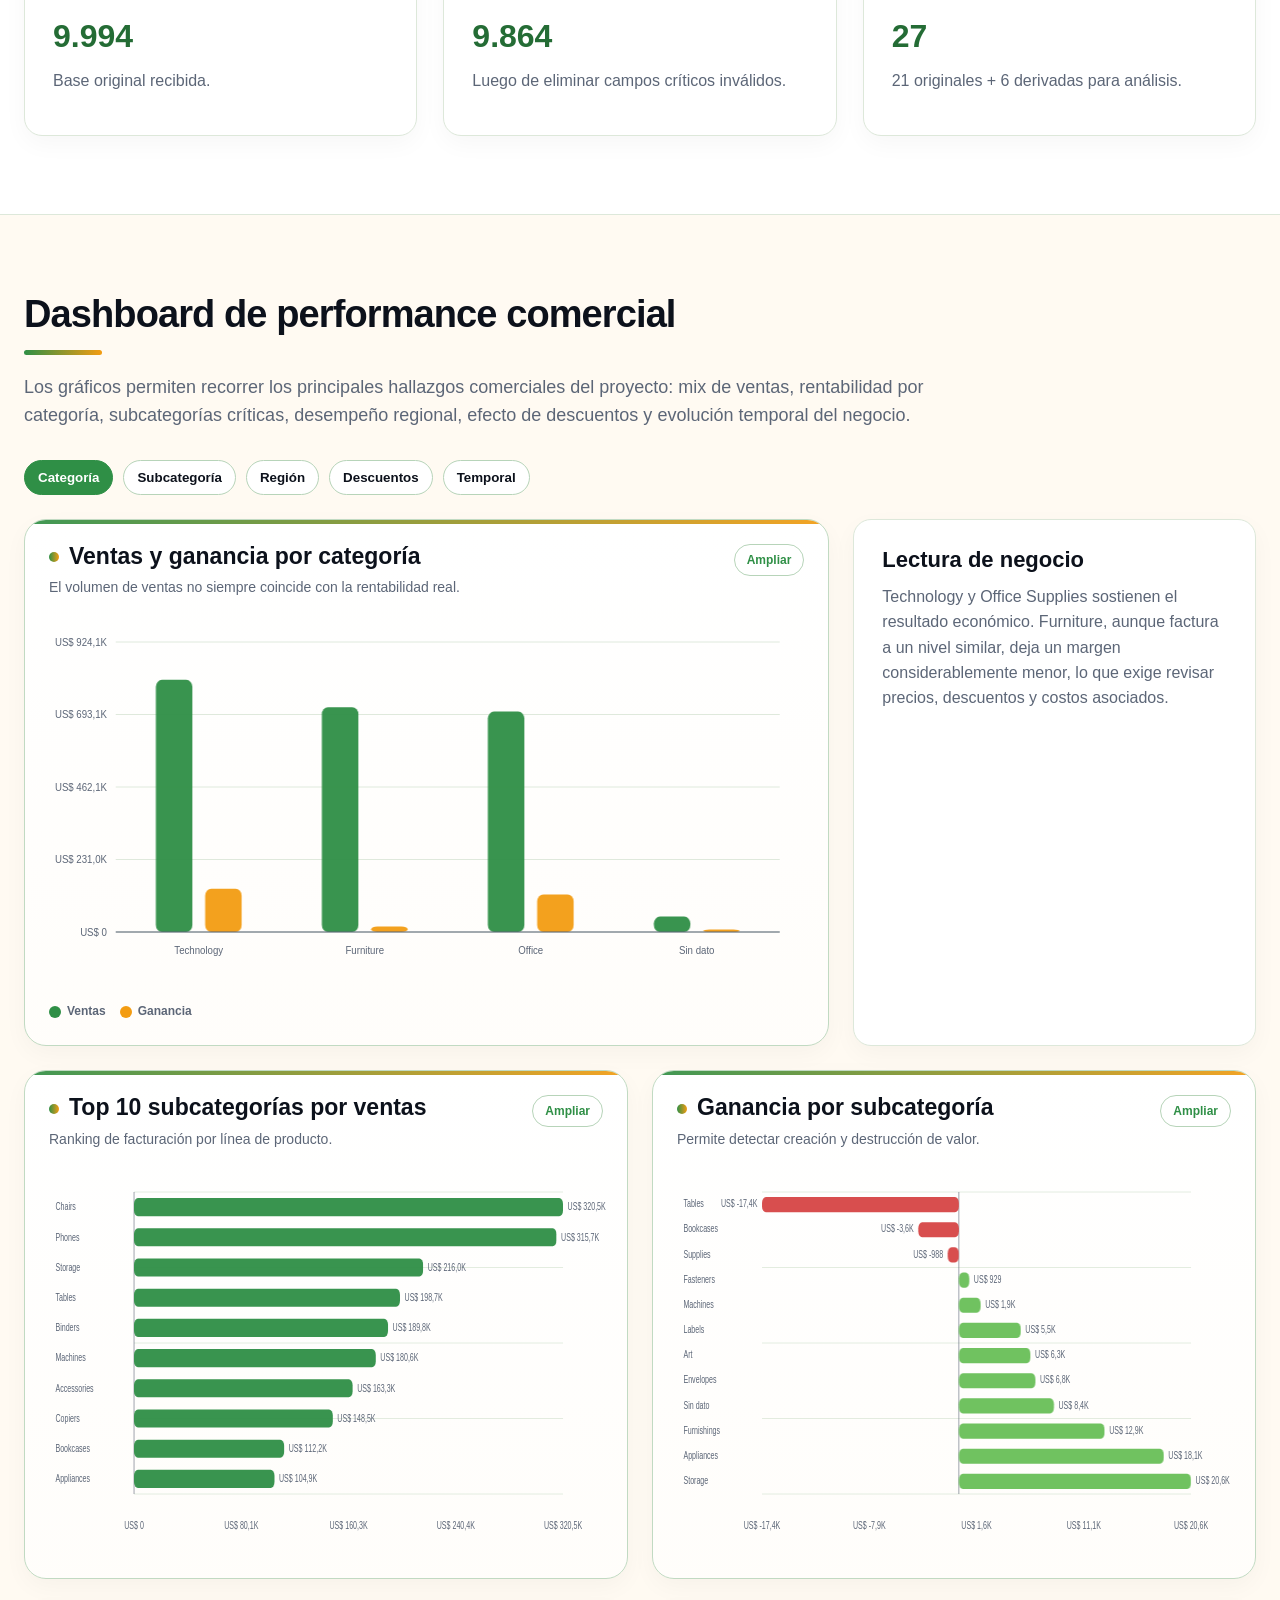
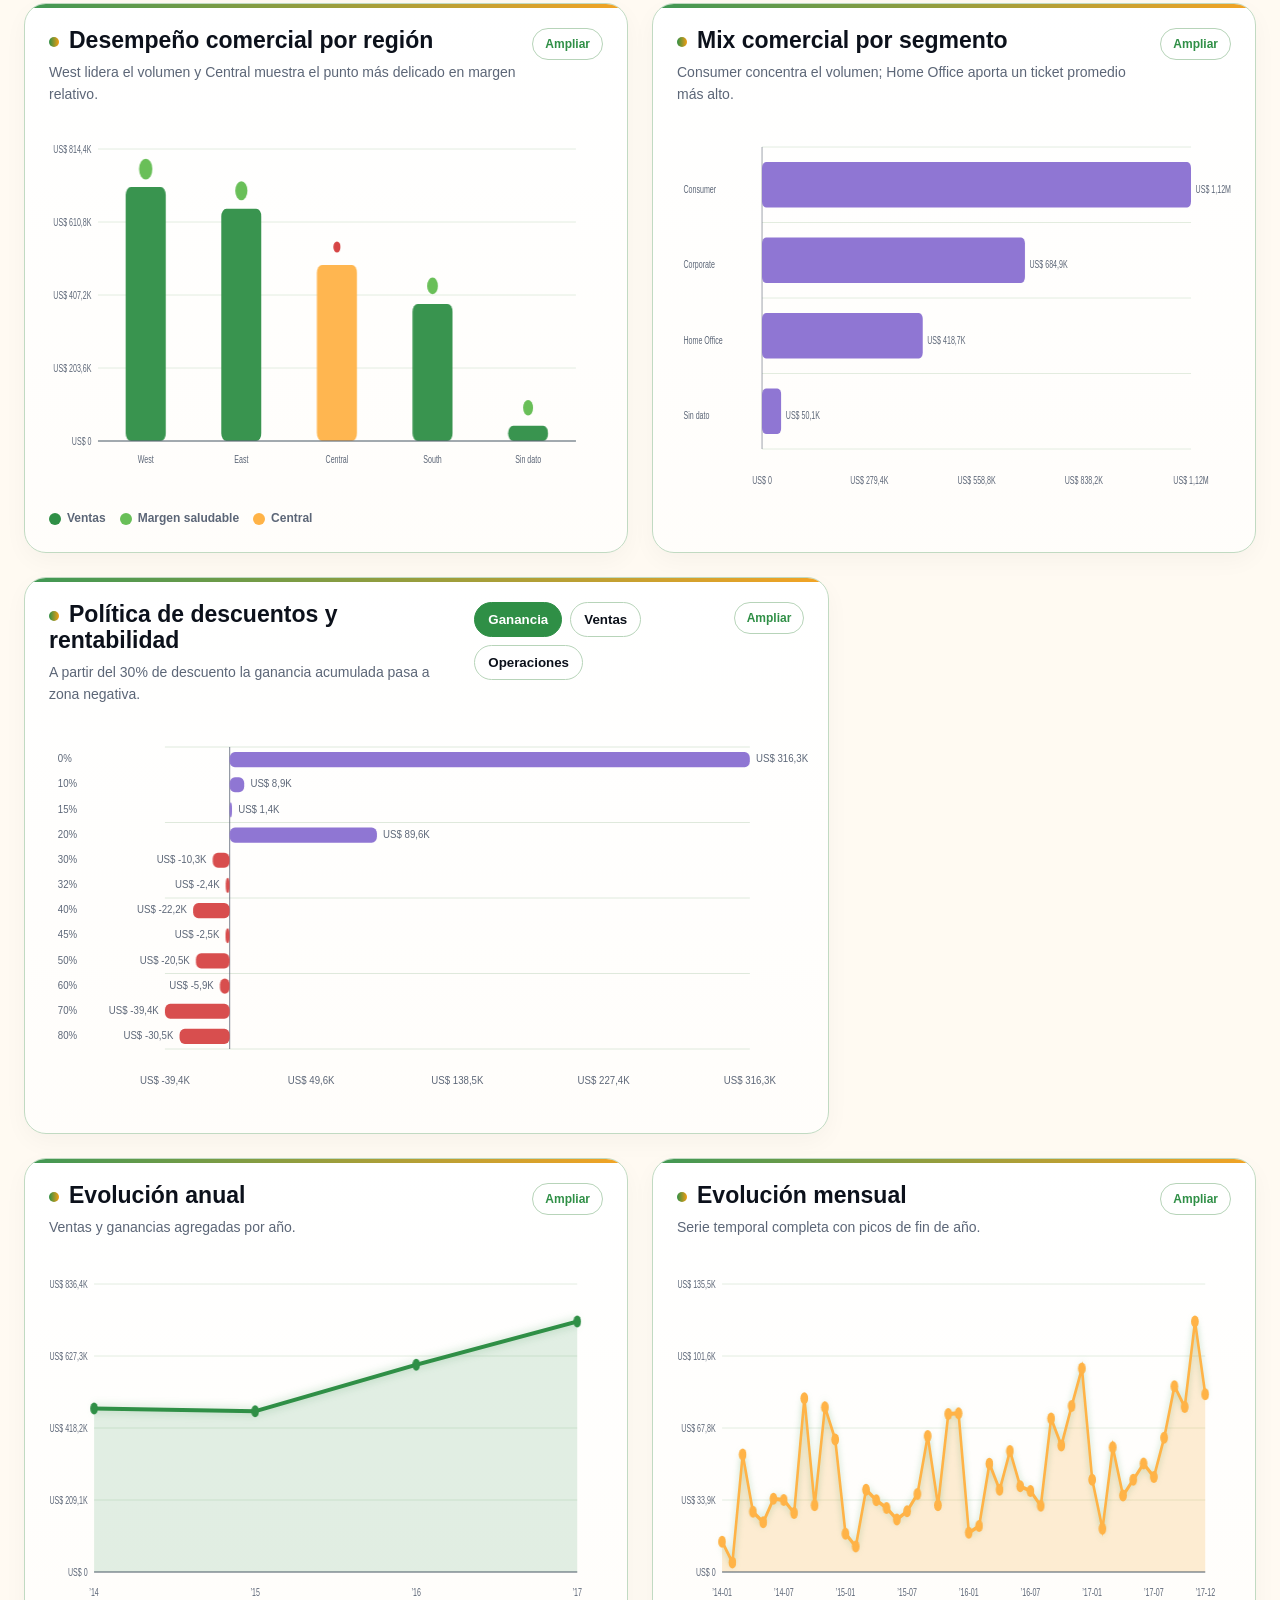
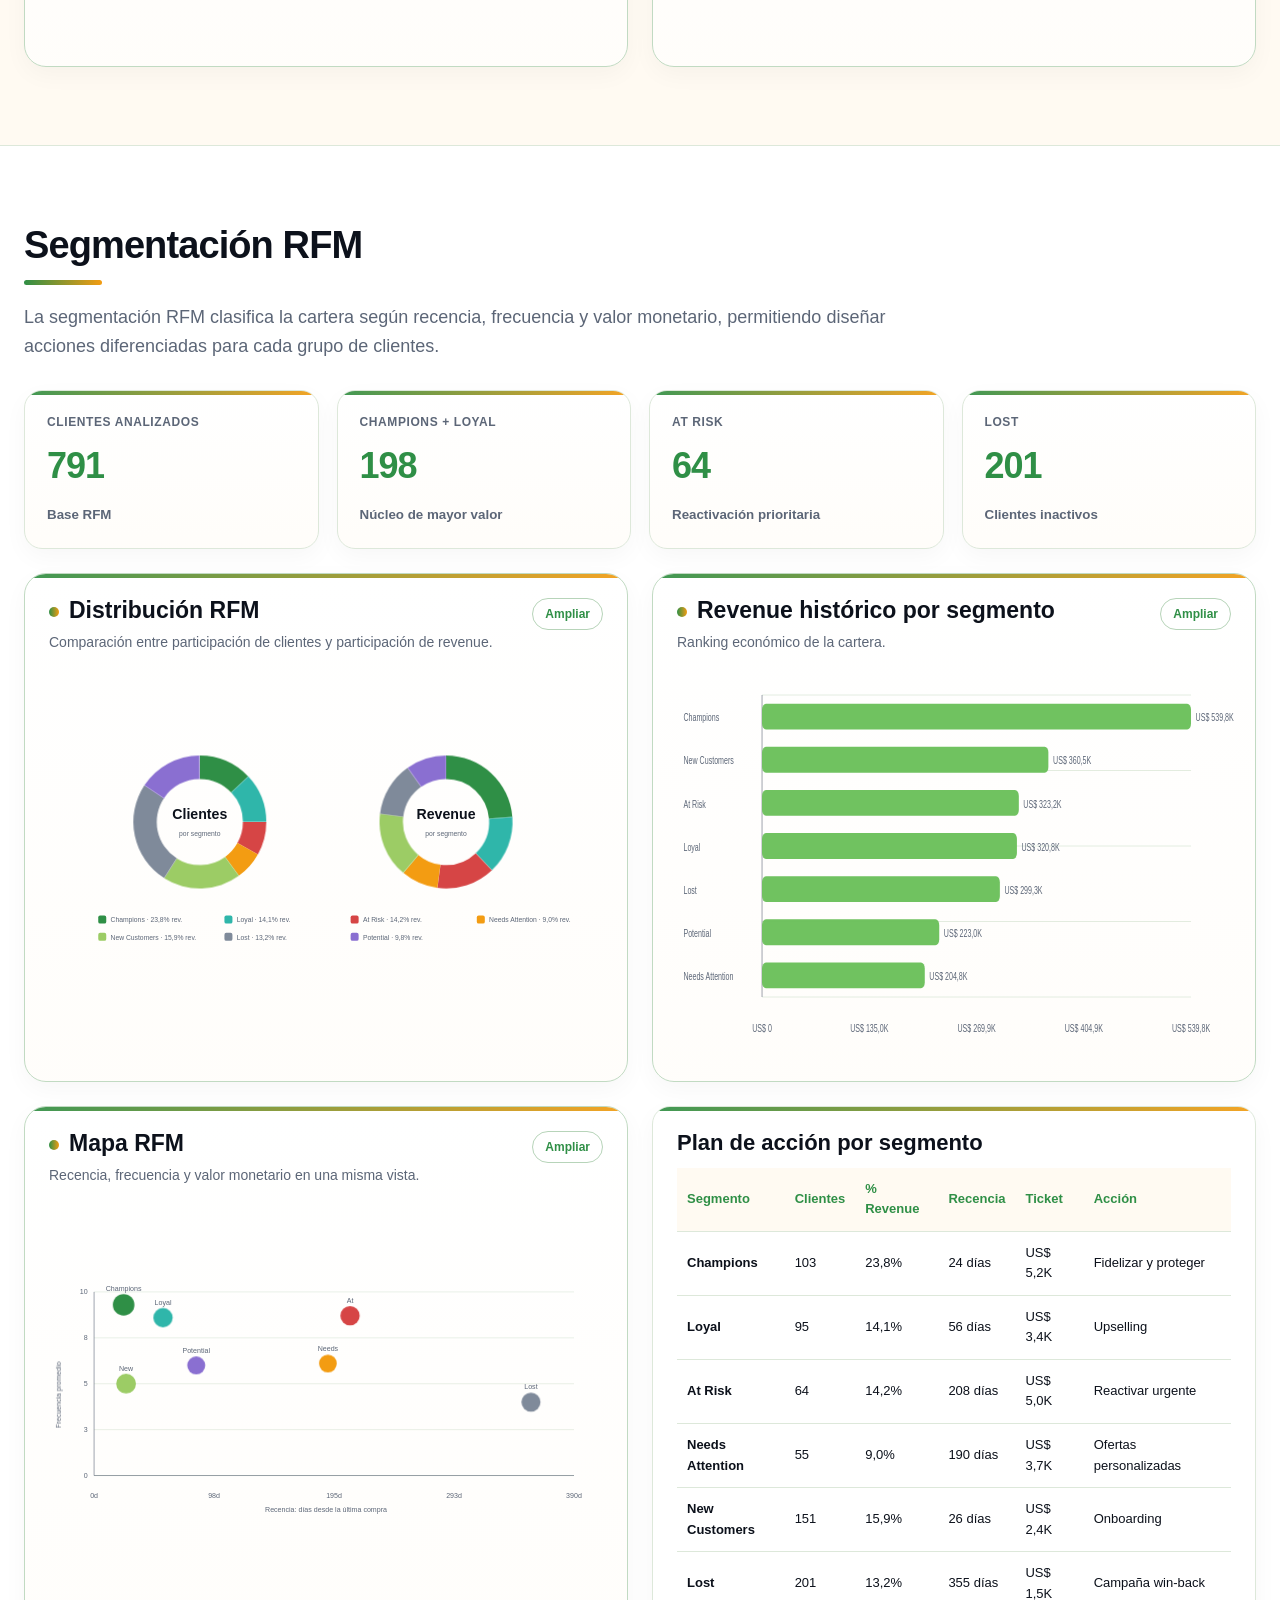
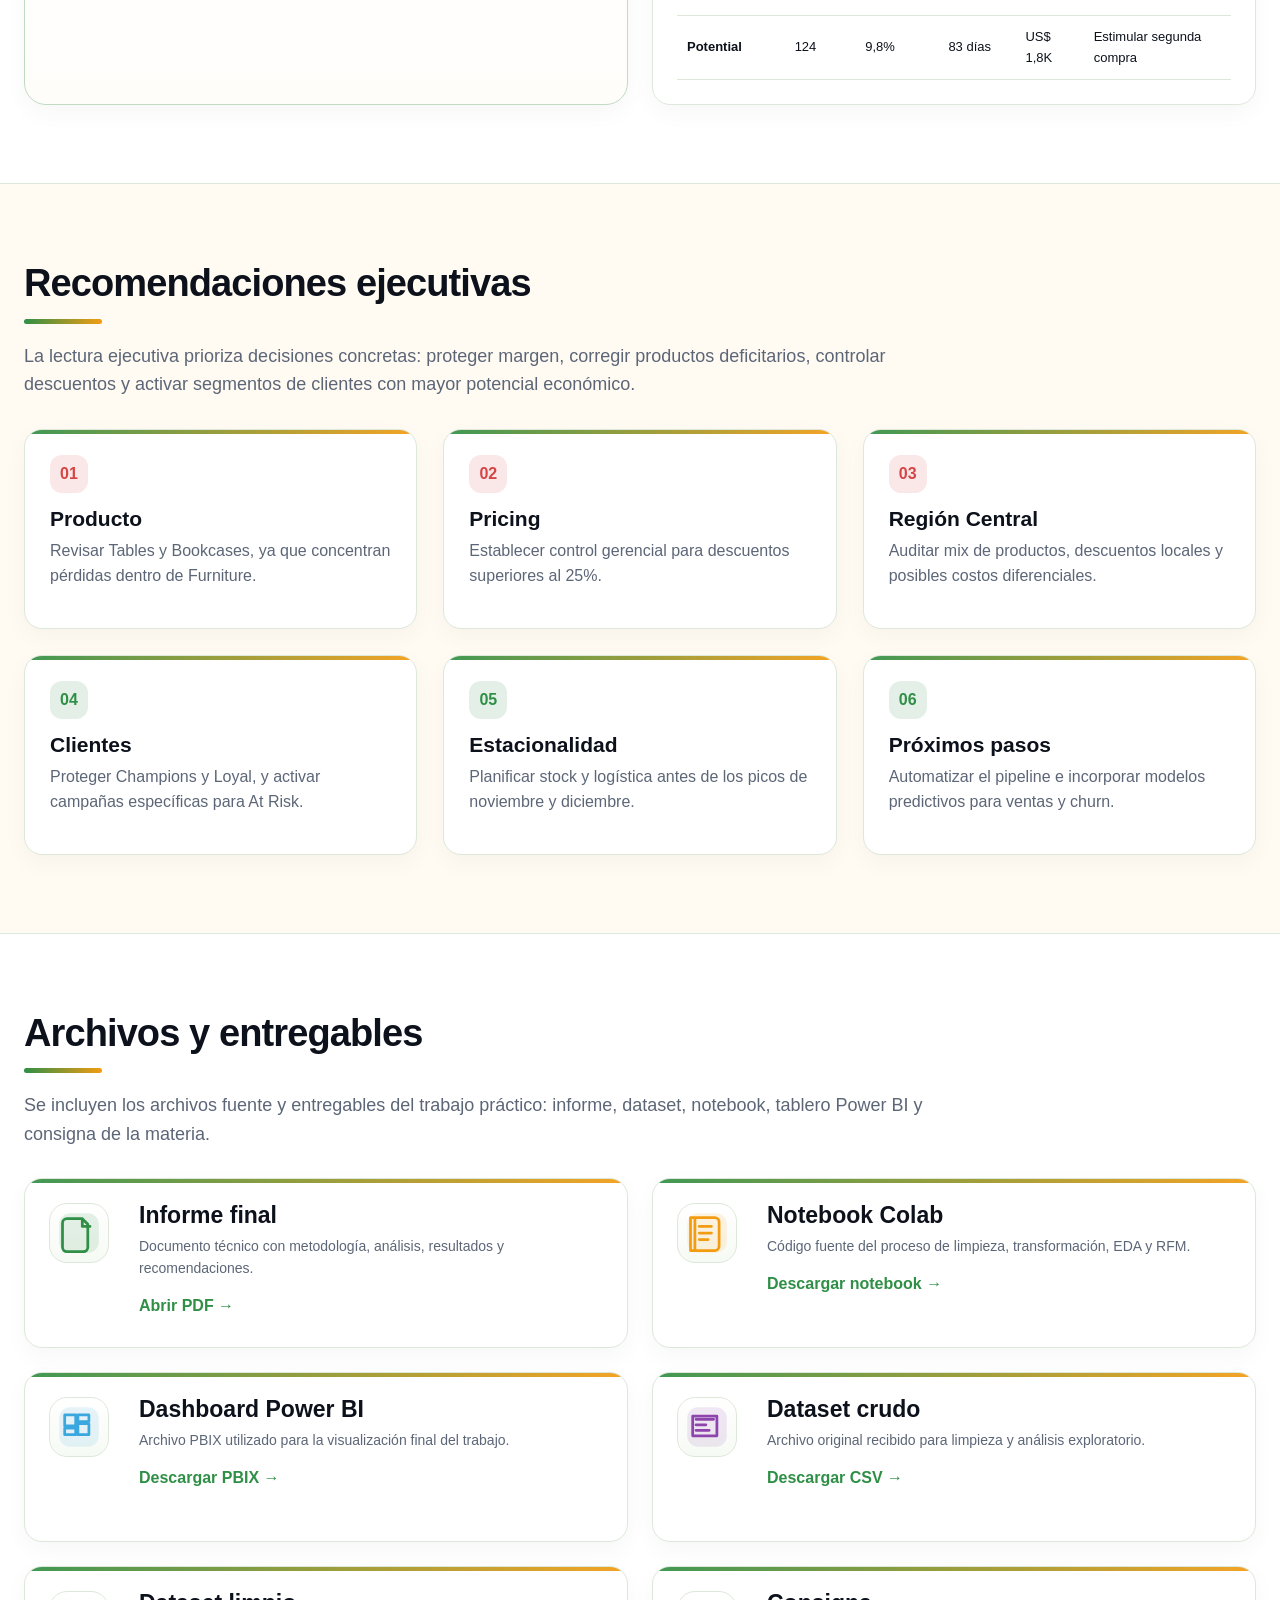
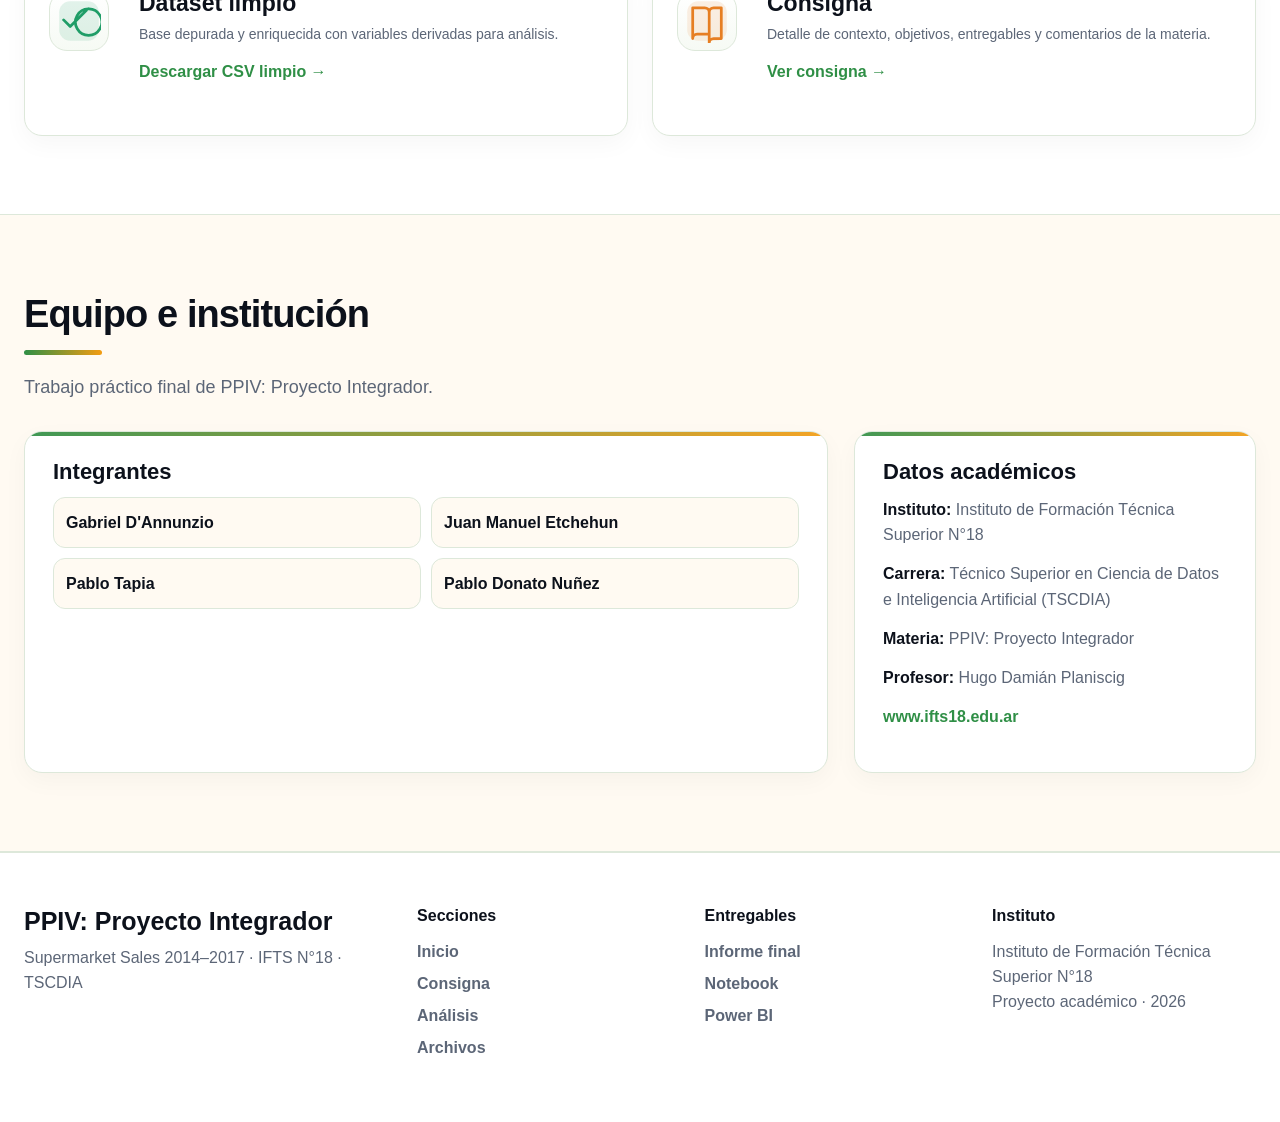
==== commit 9318edf5: "v6 style" ====
--- a/index.html
+++ b/index.html
@@ -3,16 +3,16 @@
 <head>
   <meta charset="utf-8" />
   <meta name="viewport" content="width=device-width, initial-scale=1" />
-  <title>PPIV · Proyecto Integrador · Supermarket Sales · Business Style v5</title>
+  <title>PPIV · Proyecto Integrador · Supermarket Sales · Executive Retail v6</title>
   <meta name="description" content="Trabajo práctico final de PPIV: Proyecto Integrador - IFTS N°18 - Supermarket Sales 2014-2017." />
-  <link rel="stylesheet" href="assets/css/styles.css?v=5" />
+  <link rel="stylesheet" href="assets/css/styles.css?v=6" />
 </head>
 <body>
   <header class="topbar">
     <nav class="nav">
       <a class="brand" href="#inicio">
         <span class="brand-mark">🛒</span>
-        <span>Proyecto Integrador</span>
+        <span>Retail Analytics · PPIV</span>
       </a>
       <button id="mobileMenu" class="mobile-menu" type="button" aria-label="Abrir menú">Menú</button>
       <div id="navlinks" class="navlinks">
@@ -35,12 +35,12 @@
     <section id="inicio" class="section hero">
       <div class="wrap hero-grid">
         <div class="hero-copy reveal">
-          <span class="eyebrow">IFTS N°18 · TSCDIA · Ciclo 2026</span>
-          <h1>Proyecto Integrador<br><span>Supermarket Sales</span><br>2014–2017</h1>
+          <span class="eyebrow">IFTS N°18 · TSCDIA · PPIV 2026</span>
+          <h1>Retail Performance<br><span>Supermarket Sales</span><br>2014–2017</h1>
           <p>
             Trabajo práctico final de la materia <strong>PPIV: Proyecto Integrador</strong>,
             desarrollado para la carrera <strong>Técnico Superior en Ciencia de Datos e Inteligencia Artificial</strong>.
-            El foco está puesto en convertir datos operativos de un supermercado en decisiones de negocio vinculadas a ventas, margen, pricing, clientes y estacionalidad.
+            Una presentación ejecutiva del negocio: ventas, rentabilidad, descuentos, regiones, productos y clientes se integran en una lectura clara para la toma de decisiones comerciales.
           </p>
           <div class="meta-list">
             <span>Profesor: Hugo Damián Planiscig</span>
@@ -52,15 +52,15 @@
             <a class="btn" href="#archivos">Ver entregables</a>
           </div>
           <div class="business-strip">
-            <span class="business-chip">🛒 Ventas</span>
-            <span class="business-chip">💵 Margen</span>
-            <span class="business-chip">📦 Mix de productos</span>
-            <span class="business-chip">👥 Clientes</span>
+            <span class="business-chip"><img src="assets/img/icon-sales.svg" alt=""> Ventas</span>
+            <span class="business-chip"><img src="assets/img/icon-margin.svg" alt=""> Margen</span>
+            <span class="business-chip"><img src="assets/img/icon-products.svg" alt=""> Mix de productos</span>
+            <span class="business-chip"><img src="assets/img/icon-customers.svg" alt=""> Clientes</span>
           </div>
         </div>
         <div class="hero-panel reveal">
           <div class="hero-card business-hero">
-            <img class="hero-illustration" src="assets/img/hero-supermarket.svg" alt="Ilustración de supermercado, carrito y métricas de ventas" />
+            <img class="hero-illustration" src="assets/img/hero-retail-command.svg" alt="Dashboard ejecutivo retail con métricas de ventas, margen y clientes" />
             <div class="hero-stats business-stats">
               <div><small>Ventas totales</small><b data-money="2271360.91">US$ 0</b><span>resultado comercial acumulado</span></div>
               <div><small>Margen general</small><b data-percent="12.44">0%</b><span>profit sobre sales</span></div>
@@ -73,12 +73,12 @@
 
     <section id="resumen" class="section">
       <div class="wrap">
-        <h2>Resumen del trabajo práctico</h2>
+        <h2>Resumen ejecutivo del negocio</h2>
         <div class="grid two">
           <article class="card reveal">
-            <h3>De la operación comercial al insight</h3>
+            <h3>De la operación diaria a la decisión gerencial</h3>
             <p>
-              El trabajo parte de una base de ventas de supermercado con inconsistencias de calidad.
+              El trabajo parte de una base transaccional de supermercado con inconsistencias de calidad.
               A partir de un proceso de limpieza, transformación y análisis exploratorio, se identificaron
               patrones comerciales, problemas de rentabilidad y oportunidades de mejora.
             </p>
@@ -88,7 +88,7 @@
             </p>
           </article>
           <article class="card reveal">
-            <h3>Hallazgos principales</h3>
+            <h3>Alertas comerciales principales</h3>
             <ul class="clean-list">
               <li>Furniture vende mucho, pero su margen efectivo es crítico.</li>
               <li>Tables y Bookcases concentran pérdidas dentro de mobiliario.</li>
@@ -188,7 +188,7 @@
     <section id="dashboard" class="section band">
       <div class="wrap">
         <div class="section-head">
-          <h2>Análisis exploratorio y visualizaciones</h2>
+          <h2>Dashboard de performance comercial</h2>
           <p>
             Los gráficos permiten recorrer los principales hallazgos comerciales del proyecto: mix de ventas, rentabilidad por categoría,
             subcategorías críticas, desempeño regional, efecto de descuentos y evolución temporal del negocio.
@@ -322,10 +322,10 @@
     <section id="conclusiones" class="section band">
       <div class="wrap">
         <div class="section-head">
-          <h2>Conclusiones y recomendaciones</h2>
-          <p>
-            El proyecto permite pasar de una lectura basada únicamente en volumen a una lectura centrada
-            en margen, eficiencia y valor de cliente.
+          <h2>Recomendaciones ejecutivas</h2>
+          <p>
+            La lectura ejecutiva prioriza decisiones concretas: proteger margen, corregir productos deficitarios,
+            controlar descuentos y activar segmentos de clientes con mayor potencial económico.
           </p>
         </div>
         <div class="grid three">
@@ -436,8 +436,8 @@
 
   <div id="tooltip" class="tooltip"></div>
 
-  <script src="assets/js/data.js?v=5"></script>
-  <script src="assets/js/charts.js?v=5"></script>
-  <script src="assets/js/main.js?v=5"></script>
+  <script src="assets/js/data.js?v=6"></script>
+  <script src="assets/js/charts.js?v=6"></script>
+  <script src="assets/js/main.js?v=6"></script>
 </body>
 </html>
--- a/assets/css/styles.css
+++ b/assets/css/styles.css
@@ -495,3 +495,141 @@
   .hero-illustration{padding-bottom:170px}
   .business-stats{grid-template-columns:1fr}
 }
+
+
+/* ==========================================================
+   Executive Retail Dashboard v6
+   ========================================================== */
+:root{
+  --executive-navy:#132820;
+  --executive-green:#2f8f46;
+  --executive-gold:#f39c12;
+  --executive-mint:#eaf7e9;
+  --executive-cream:#fff7e8;
+}
+body{
+  background:
+    radial-gradient(circle at top right, color-mix(in srgb,var(--amber) 7%, transparent), transparent 30%),
+    var(--bg);
+}
+.topbar{
+  background:color-mix(in srgb,var(--surface) 88%, transparent);
+  border-bottom:1px solid color-mix(in srgb,var(--blue) 20%, var(--line));
+}
+.navlinks a.active,.navlinks a:hover{color:var(--blue-2)}
+.hero{
+  background:
+    linear-gradient(90deg, color-mix(in srgb,var(--blue) 8%, transparent), transparent 35%),
+    radial-gradient(circle at 75% 15%, color-mix(in srgb,var(--amber) 18%, transparent), transparent 28%),
+    linear-gradient(180deg,var(--bg),var(--soft));
+}
+.hero-grid{grid-template-columns:.95fr 1.05fr;gap:52px}
+.hero h1{font-size:68px;line-height:1.02}
+.hero p{font-size:21px}
+.business-chip img{width:22px;height:22px}
+.business-chip{
+  background:linear-gradient(180deg,var(--surface),color-mix(in srgb,var(--soft) 45%, var(--surface)));
+  border-color:color-mix(in srgb,var(--blue) 18%, var(--line));
+}
+.business-hero{
+  min-height:500px;
+  border-radius:28px;
+  background:#12251c;
+  border:1px solid rgba(255,255,255,.12);
+  box-shadow:0 32px 80px rgba(17,48,28,.22);
+}
+.hero-illustration{padding:0 0 132px 0;object-fit:cover}
+.business-stats{
+  bottom:24px;
+  left:24px;
+  right:24px;
+}
+.business-stats div{
+  border-radius:18px;
+  padding:15px;
+  box-shadow:0 18px 34px rgba(17,48,28,.12);
+}
+.kpi{
+  background:
+    linear-gradient(180deg,var(--surface),color-mix(in srgb,var(--soft) 42%, var(--surface)));
+}
+.kpi b{
+  font-size:36px;
+  color:var(--blue);
+}
+.section-head h2:after{
+  content:"";
+  display:block;
+  width:78px;
+  height:5px;
+  border-radius:999px;
+  background:linear-gradient(90deg,var(--blue),var(--amber));
+  margin-top:14px;
+}
+.executive-decision-grid{
+  display:grid;
+  grid-template-columns:repeat(3,1fr);
+  gap:18px;
+  margin:4px 0 28px;
+}
+.executive-decision-grid article{
+  background:linear-gradient(180deg,var(--surface),color-mix(in srgb,var(--soft) 48%, var(--surface)));
+  border:1px solid var(--line);
+  border-radius:18px;
+  padding:22px;
+  box-shadow:0 14px 34px rgba(10,20,40,.045);
+  position:relative;
+  overflow:hidden;
+}
+.executive-decision-grid article:before{
+  content:"";
+  position:absolute;
+  inset:0 auto 0 0;
+  width:5px;
+  background:linear-gradient(180deg,var(--blue),var(--amber));
+}
+.executive-decision-grid span{
+  display:block;
+  font-size:12px;
+  text-transform:uppercase;
+  letter-spacing:.7px;
+  font-weight:900;
+  color:var(--amber);
+  margin-bottom:8px;
+}
+.executive-decision-grid b{
+  display:block;
+  font-size:20px;
+  margin-bottom:8px;
+}
+.executive-decision-grid p{margin:0}
+.chart-card{
+  border-radius:22px;
+  border-color:color-mix(in srgb,var(--blue) 16%, var(--line));
+}
+.chart-card:hover{
+  transform:translateY(-3px);
+  box-shadow:0 22px 44px rgba(17,48,28,.08);
+}
+.chart-head h3{font-size:23px}
+.chart-open,.chip,.mini{
+  border-color:color-mix(in srgb,var(--blue) 22%, var(--line));
+}
+.file-card{
+  transition:transform .25s ease, box-shadow .25s ease;
+}
+.file-card:hover{
+  transform:translateY(-4px);
+  box-shadow:0 20px 42px rgba(17,48,28,.08);
+}
+.finding h3{font-size:21px}
+.finding:nth-child(1) span,.finding:nth-child(2) span,.finding:nth-child(3) span{background:color-mix(in srgb,var(--red) 13%, transparent);color:var(--red)}
+.finding:nth-child(4) span,.finding:nth-child(5) span,.finding:nth-child(6) span{background:color-mix(in srgb,var(--blue) 13%, transparent);color:var(--blue)}
+.modal-head{
+  background:linear-gradient(90deg,color-mix(in srgb,var(--blue) 10%, var(--surface)),var(--surface));
+}
+@media(max-width:980px){
+  .hero-grid,.executive-decision-grid{grid-template-columns:1fr}
+  .business-hero{min-height:520px}
+  .hero h1{font-size:48px}
+}
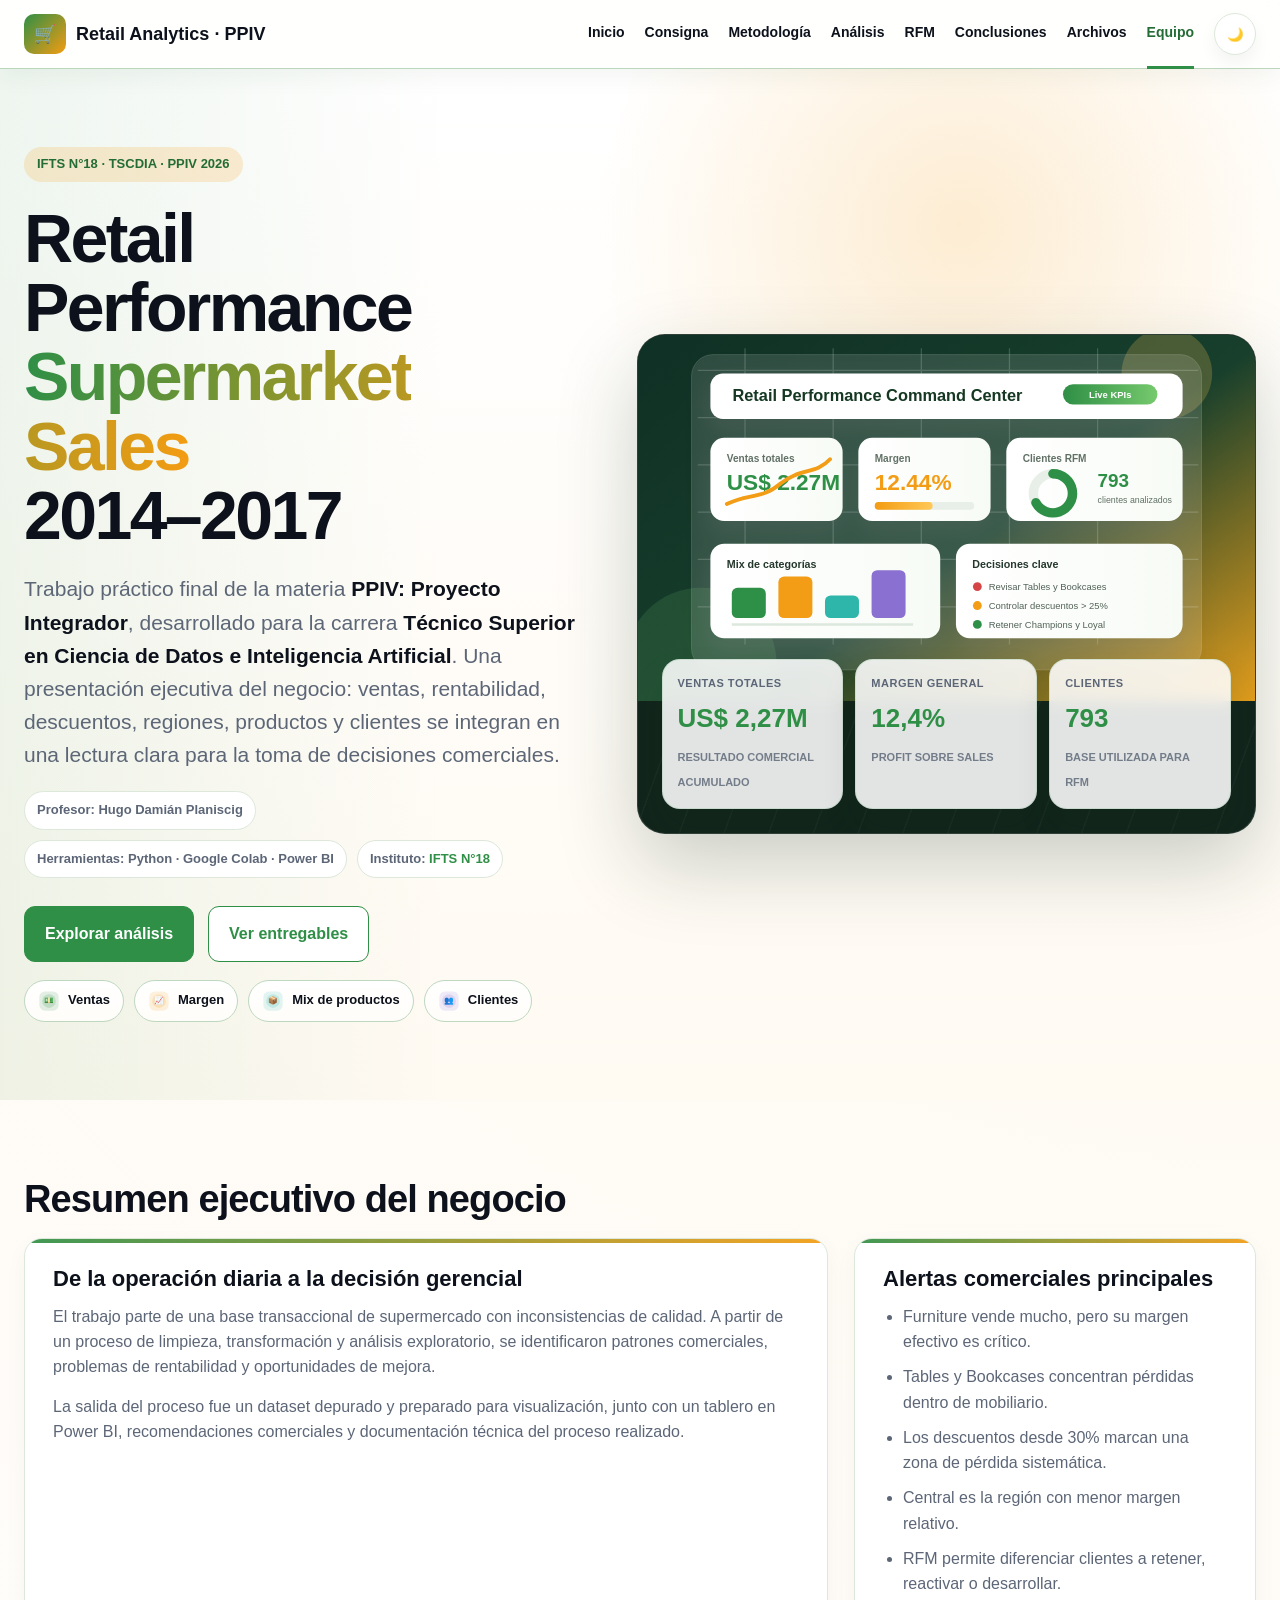
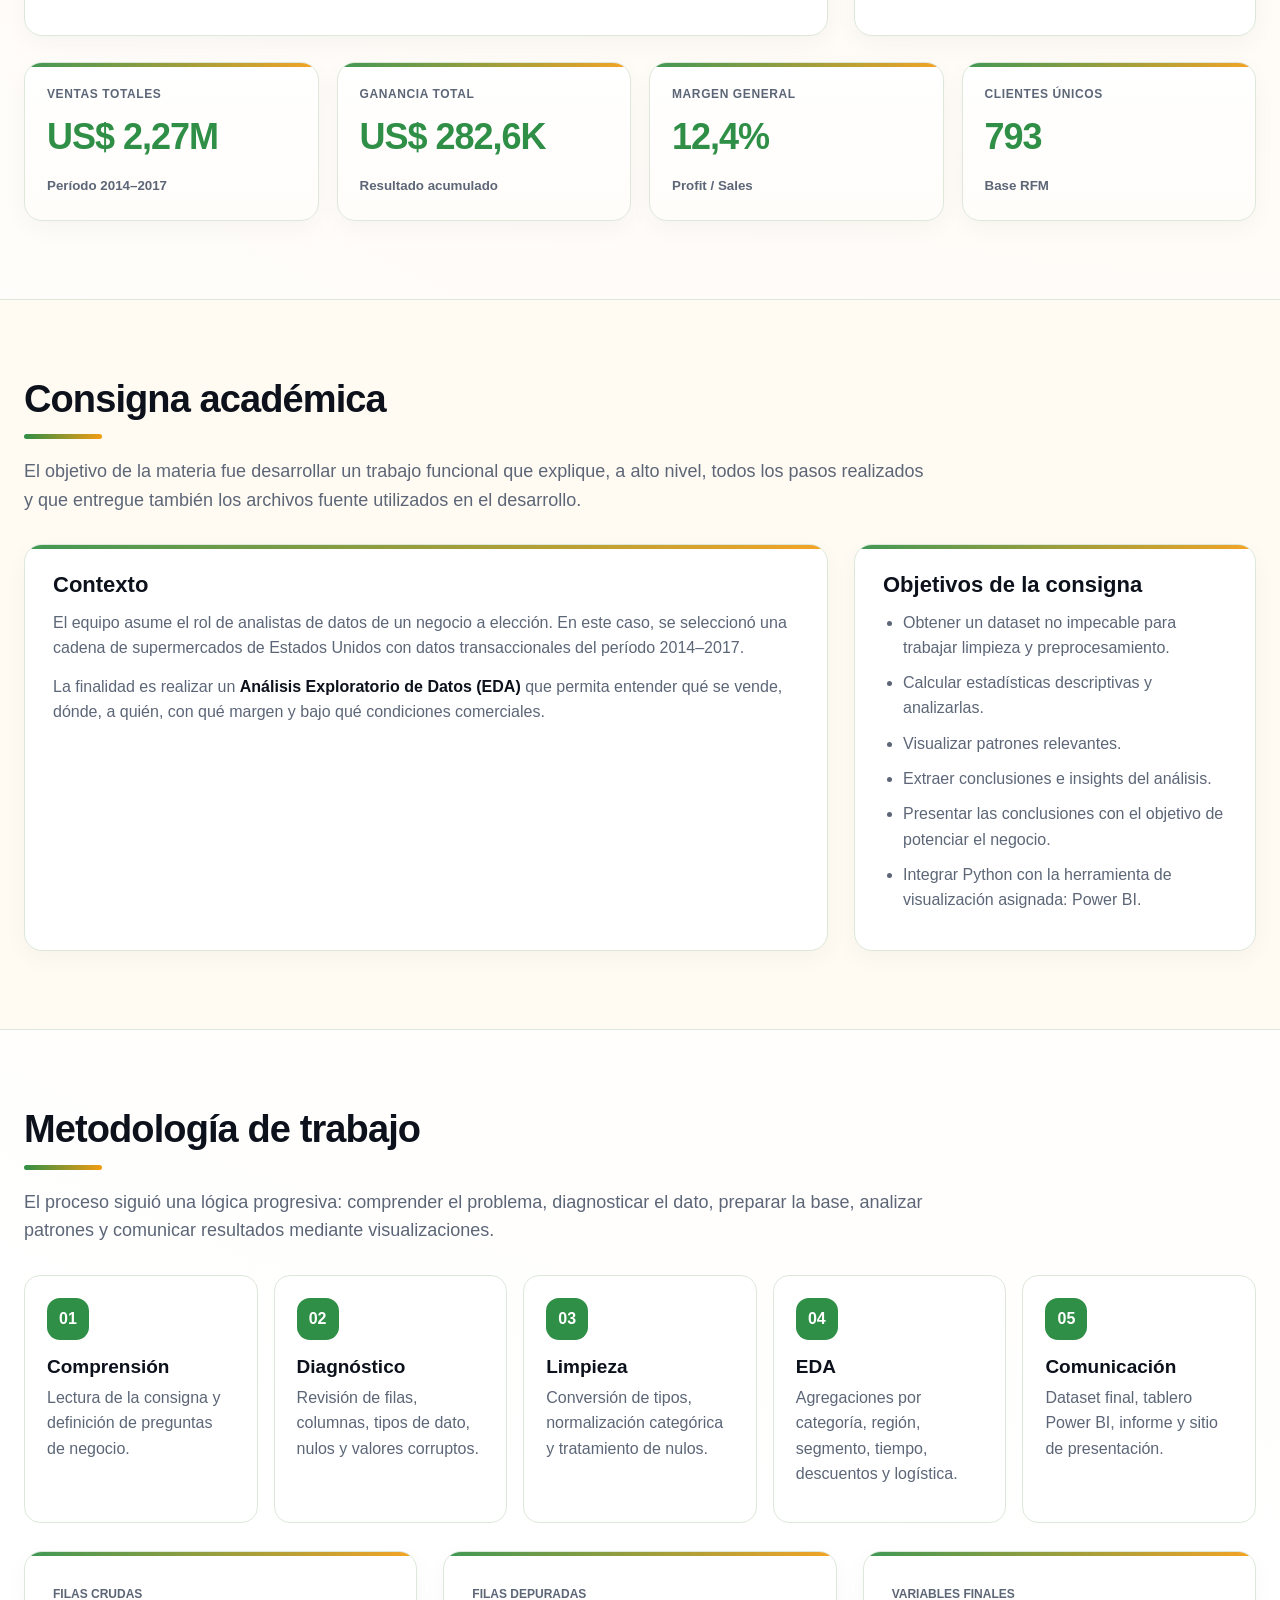
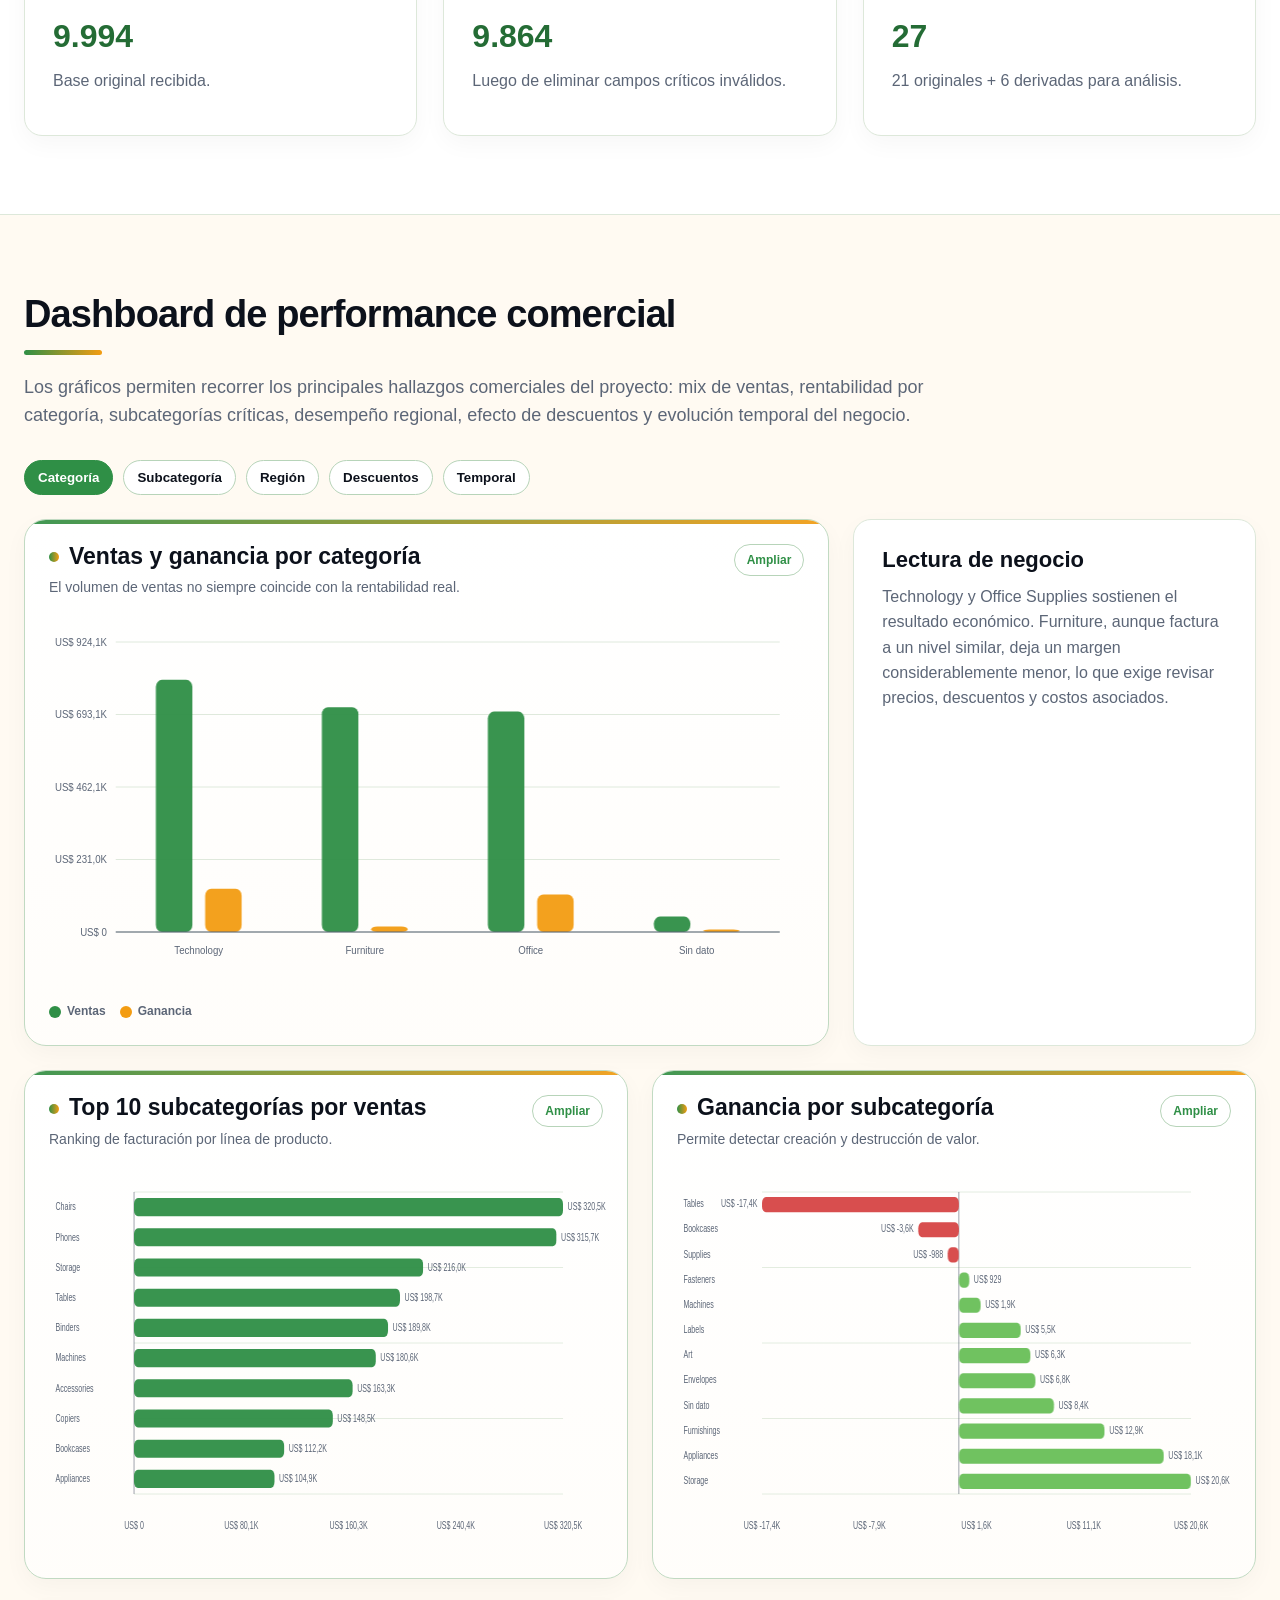
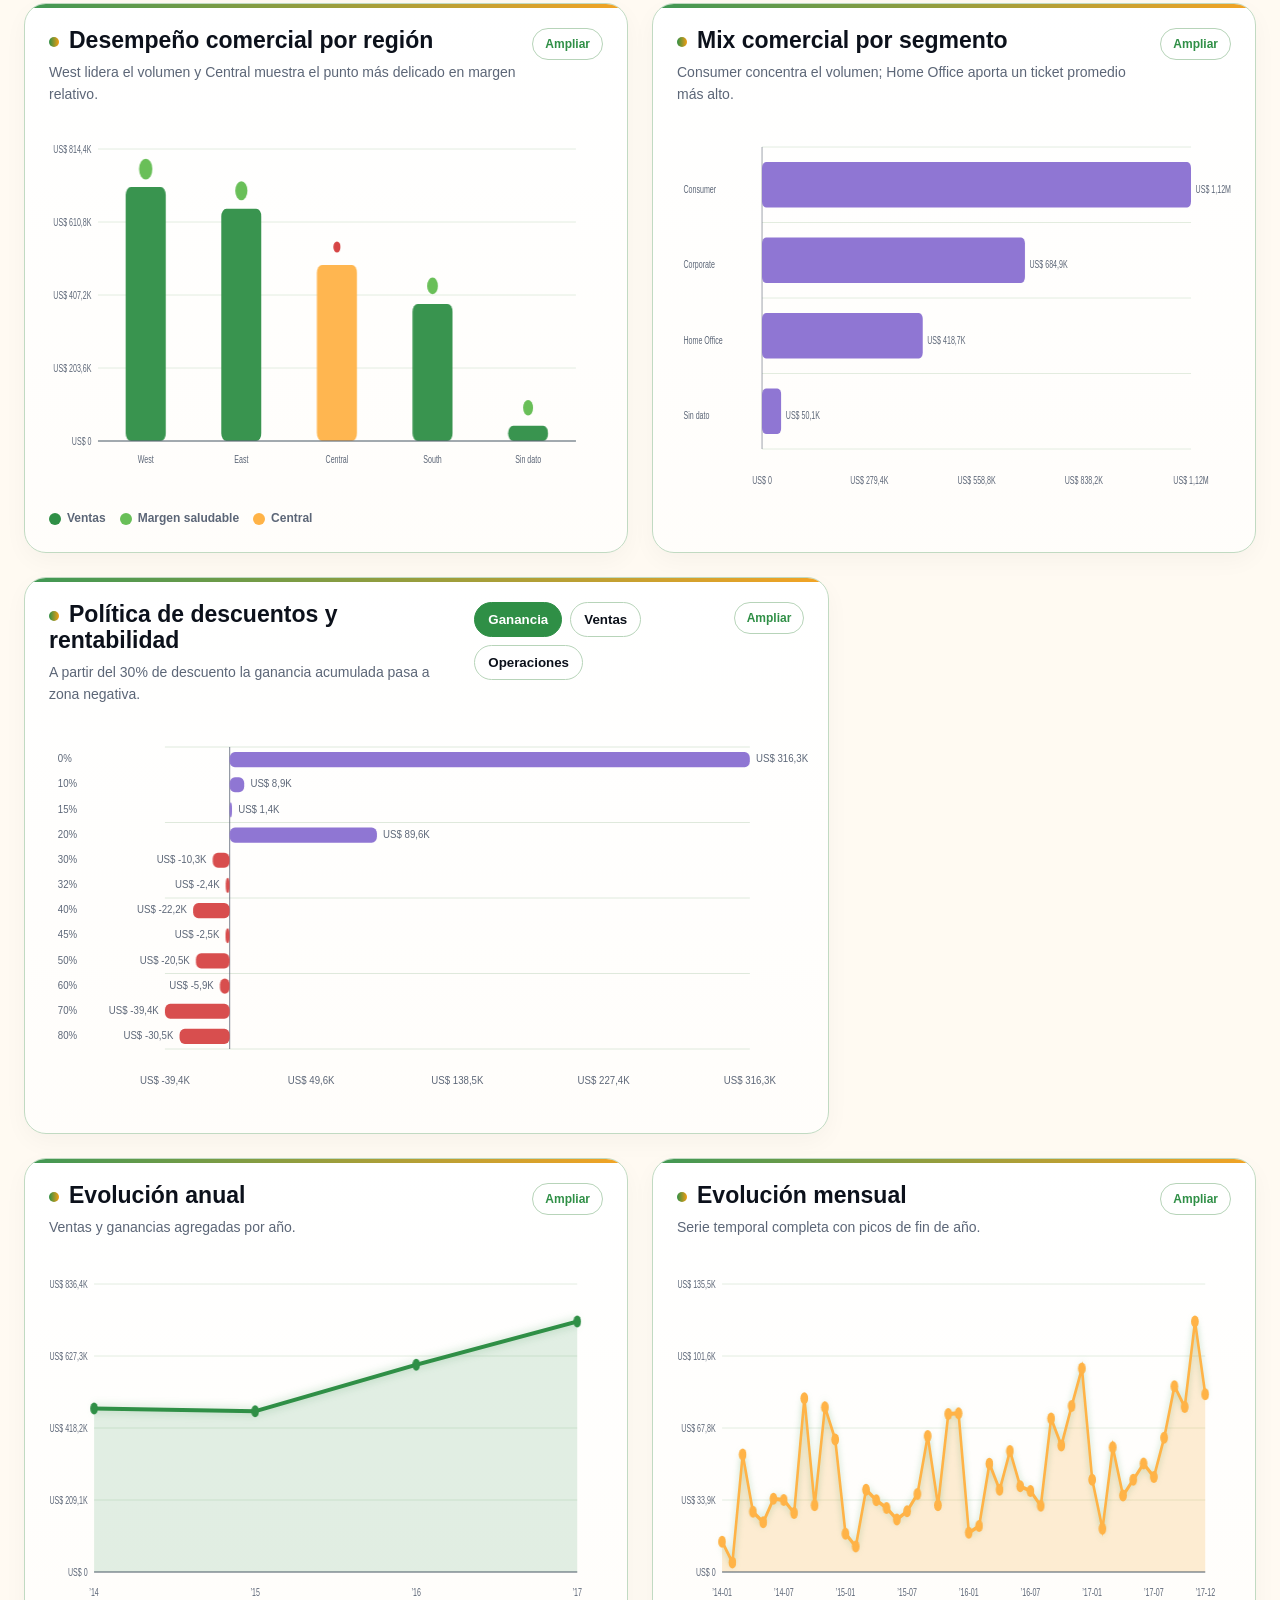
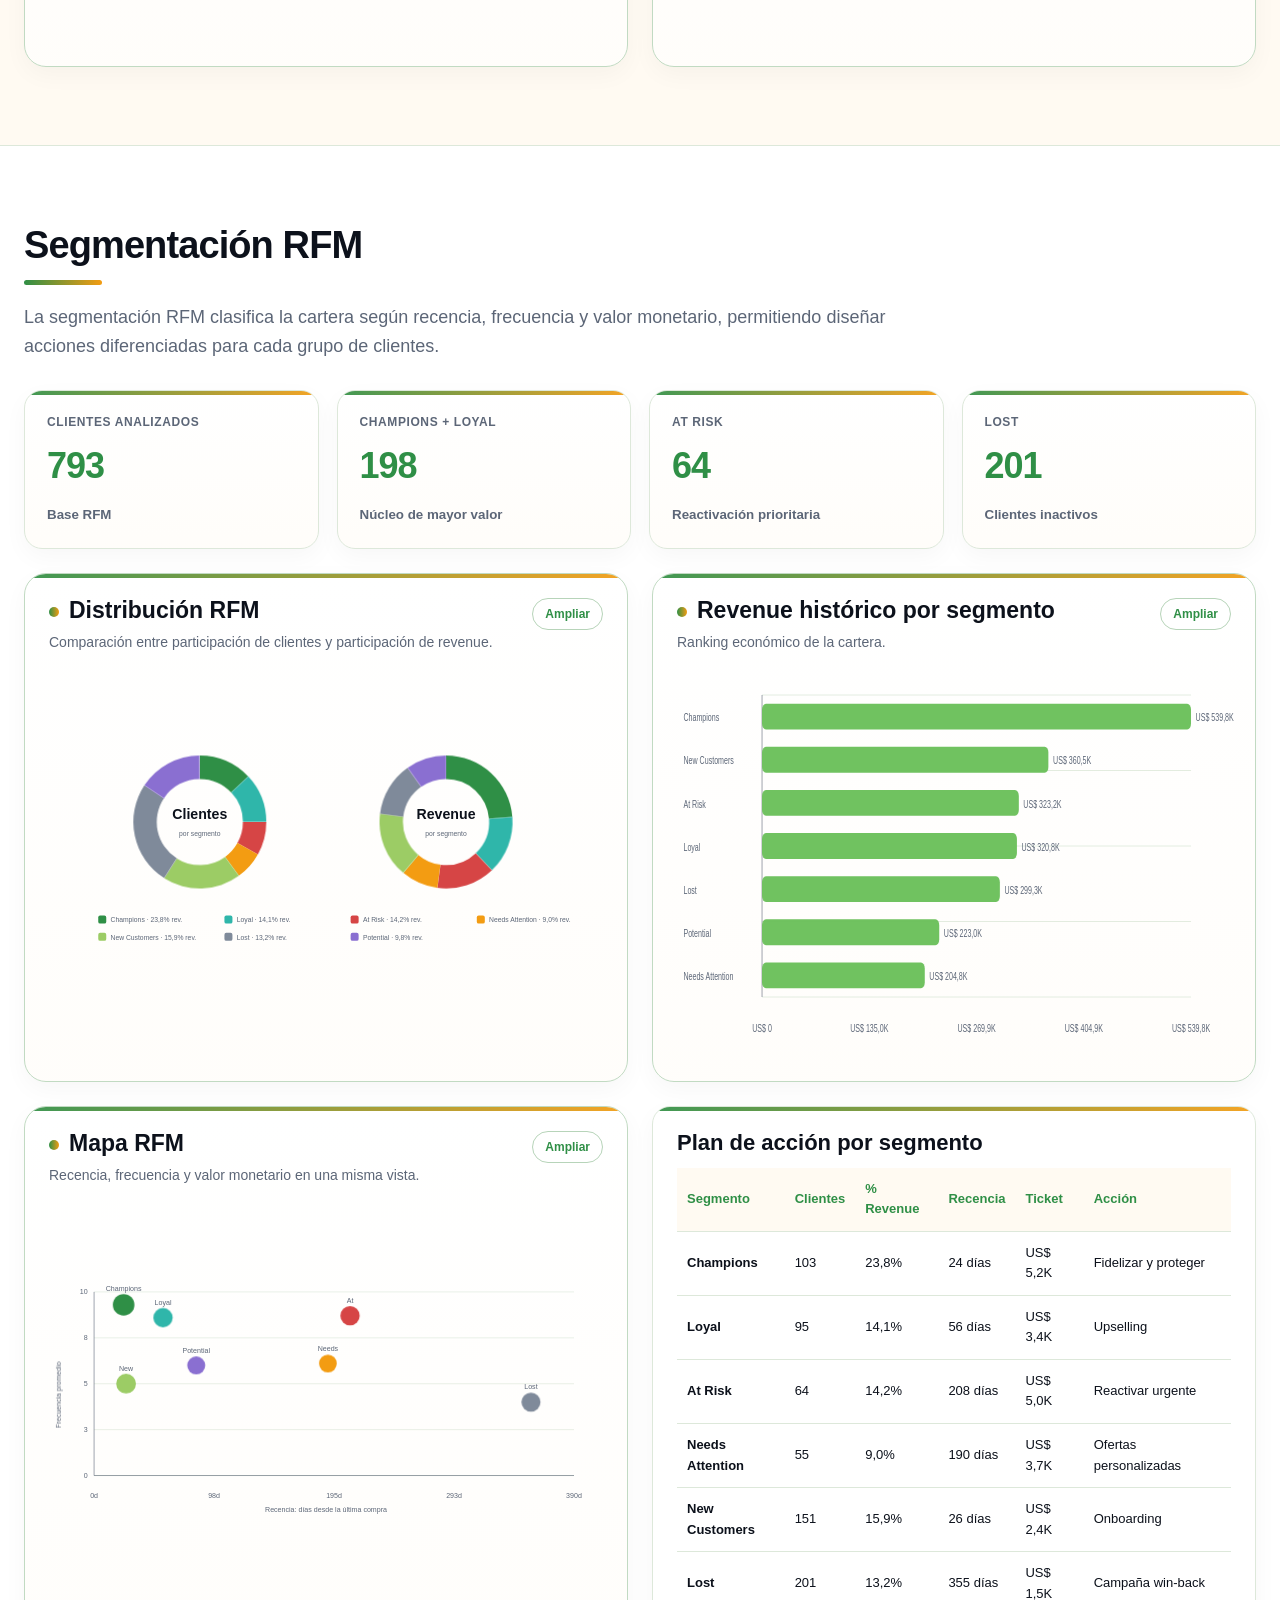
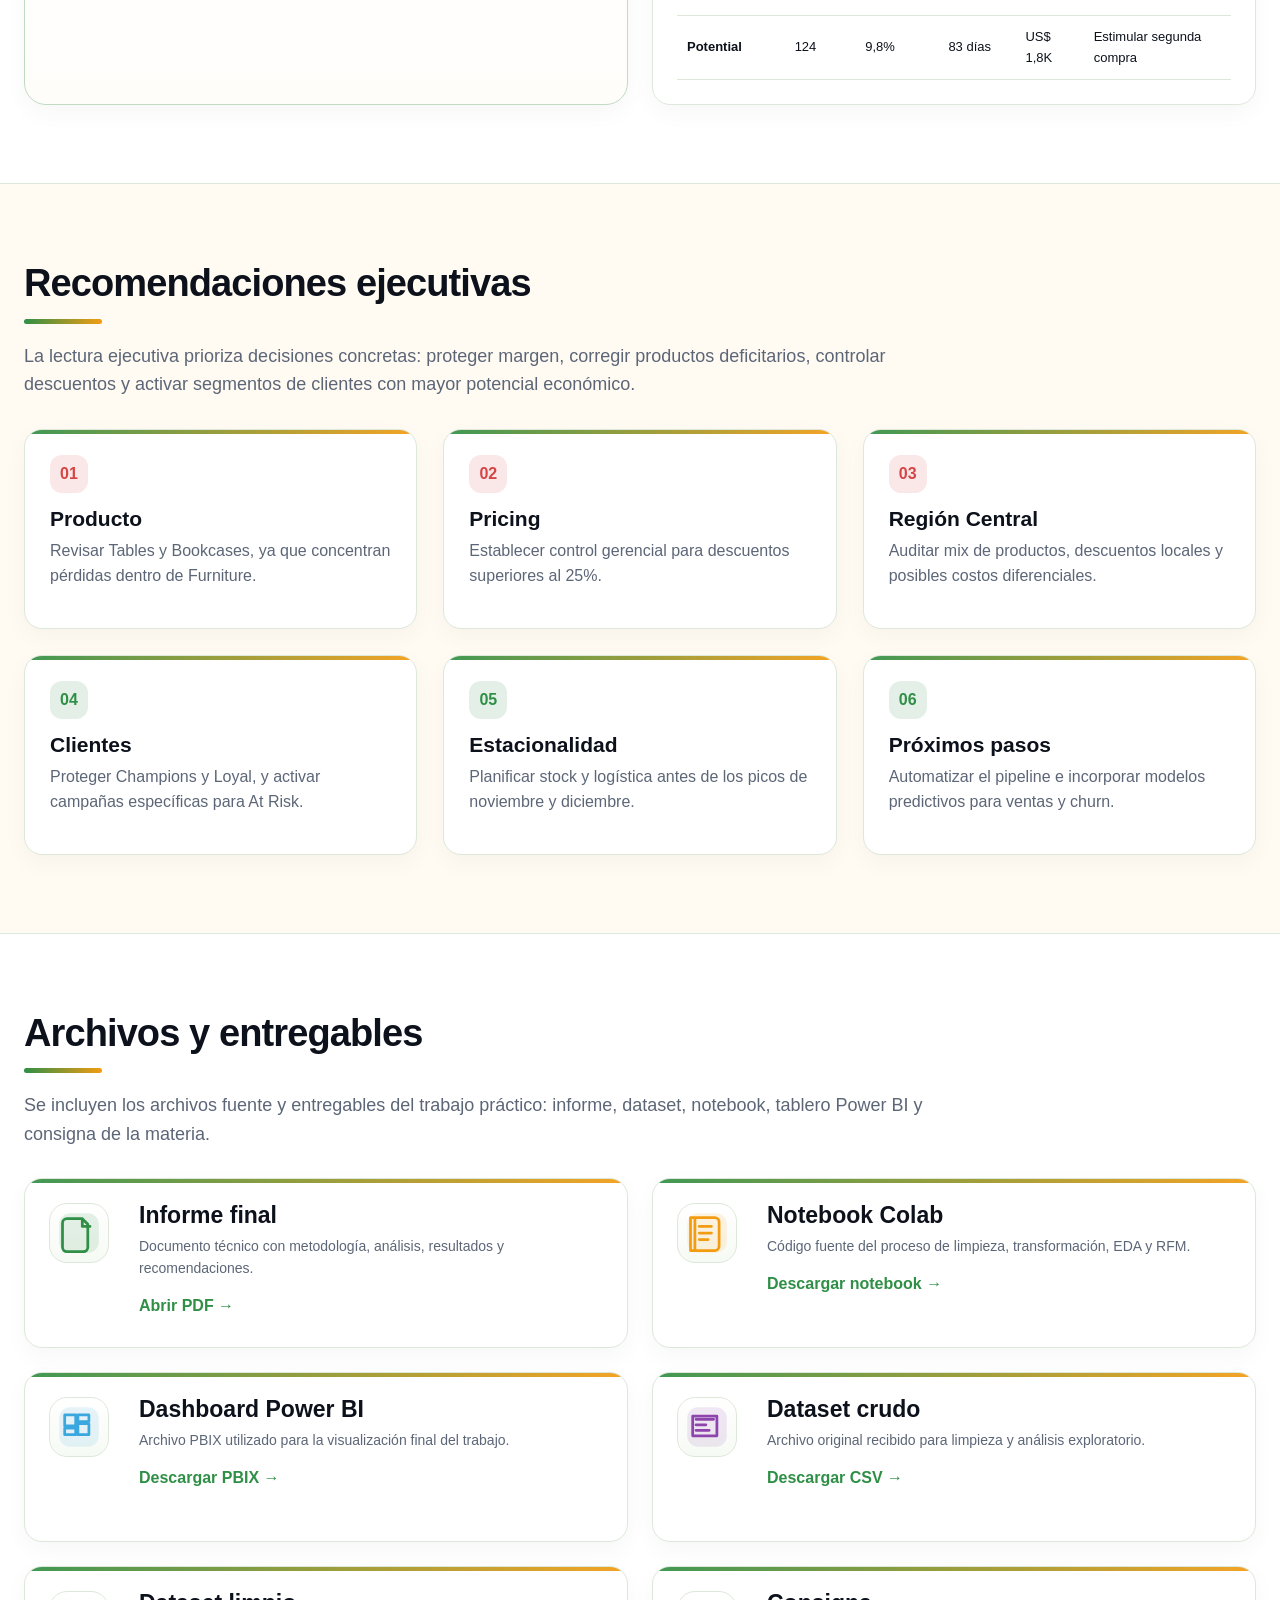
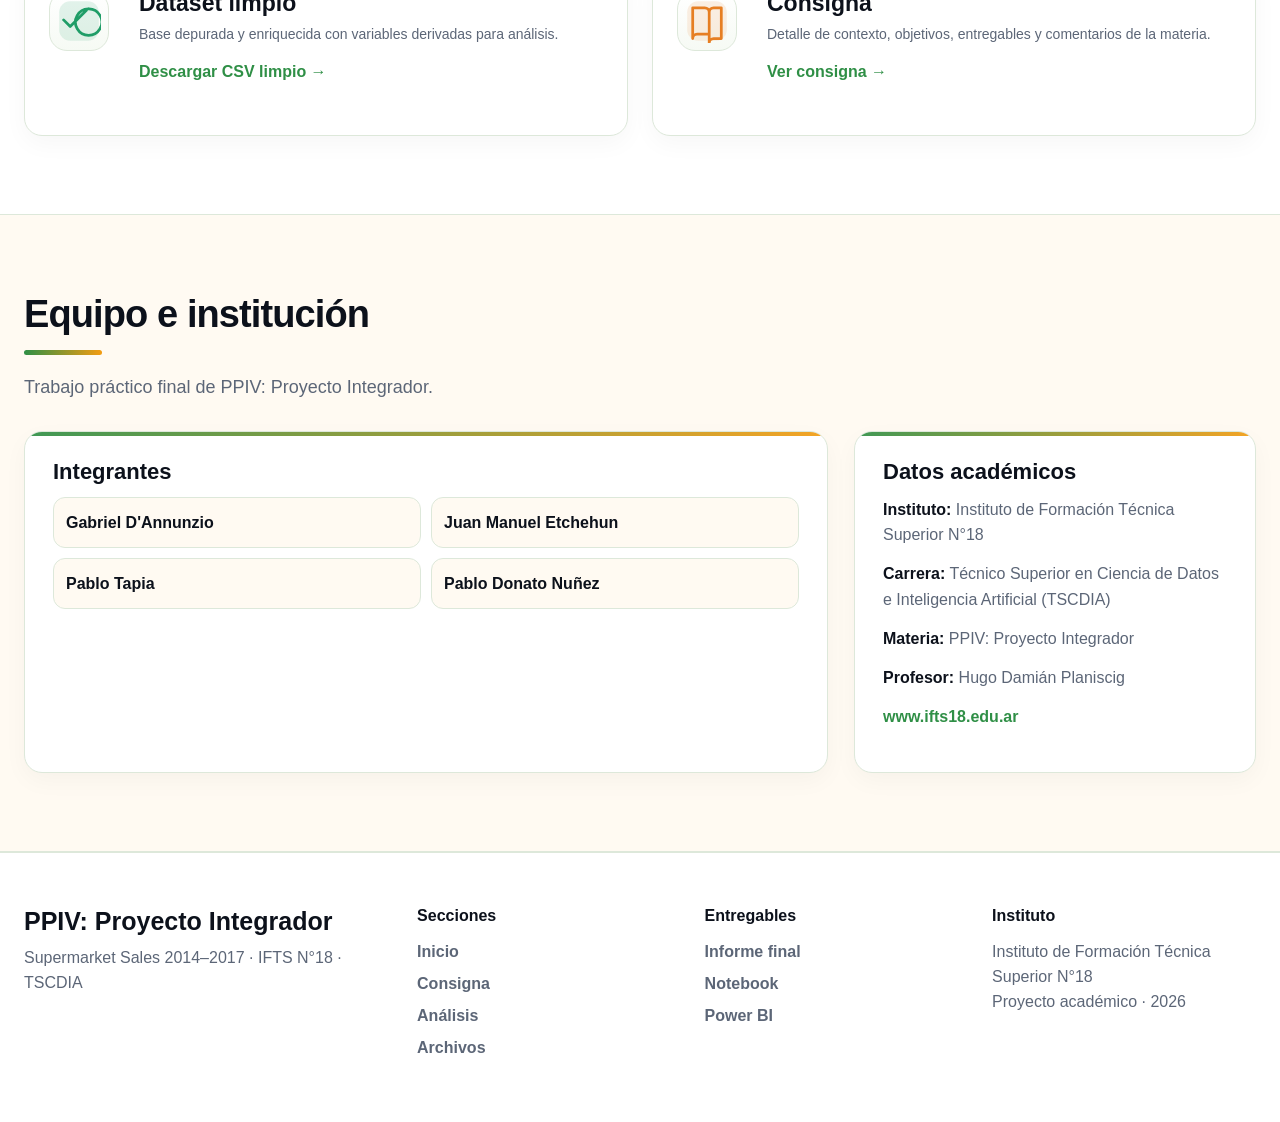
==== commit d0a190a5: "Add favicon links to index.html" ====
--- a/index.html
+++ b/index.html
@@ -5,6 +5,8 @@
   <meta name="viewport" content="width=device-width, initial-scale=1" />
   <title>PPIV · Proyecto Integrador · Supermarket Sales · Executive Retail v6</title>
   <meta name="description" content="Trabajo práctico final de PPIV: Proyecto Integrador - IFTS N°18 - Supermarket Sales 2014-2017." />
+  <link rel="icon" type="image/svg+xml" href="assets/img/favicon.svg" />
+  <link rel="shortcut icon" href="assets/img/favicon.svg" />
   <link rel="stylesheet" href="assets/css/styles.css?v=6" />
 </head>
 <body>
